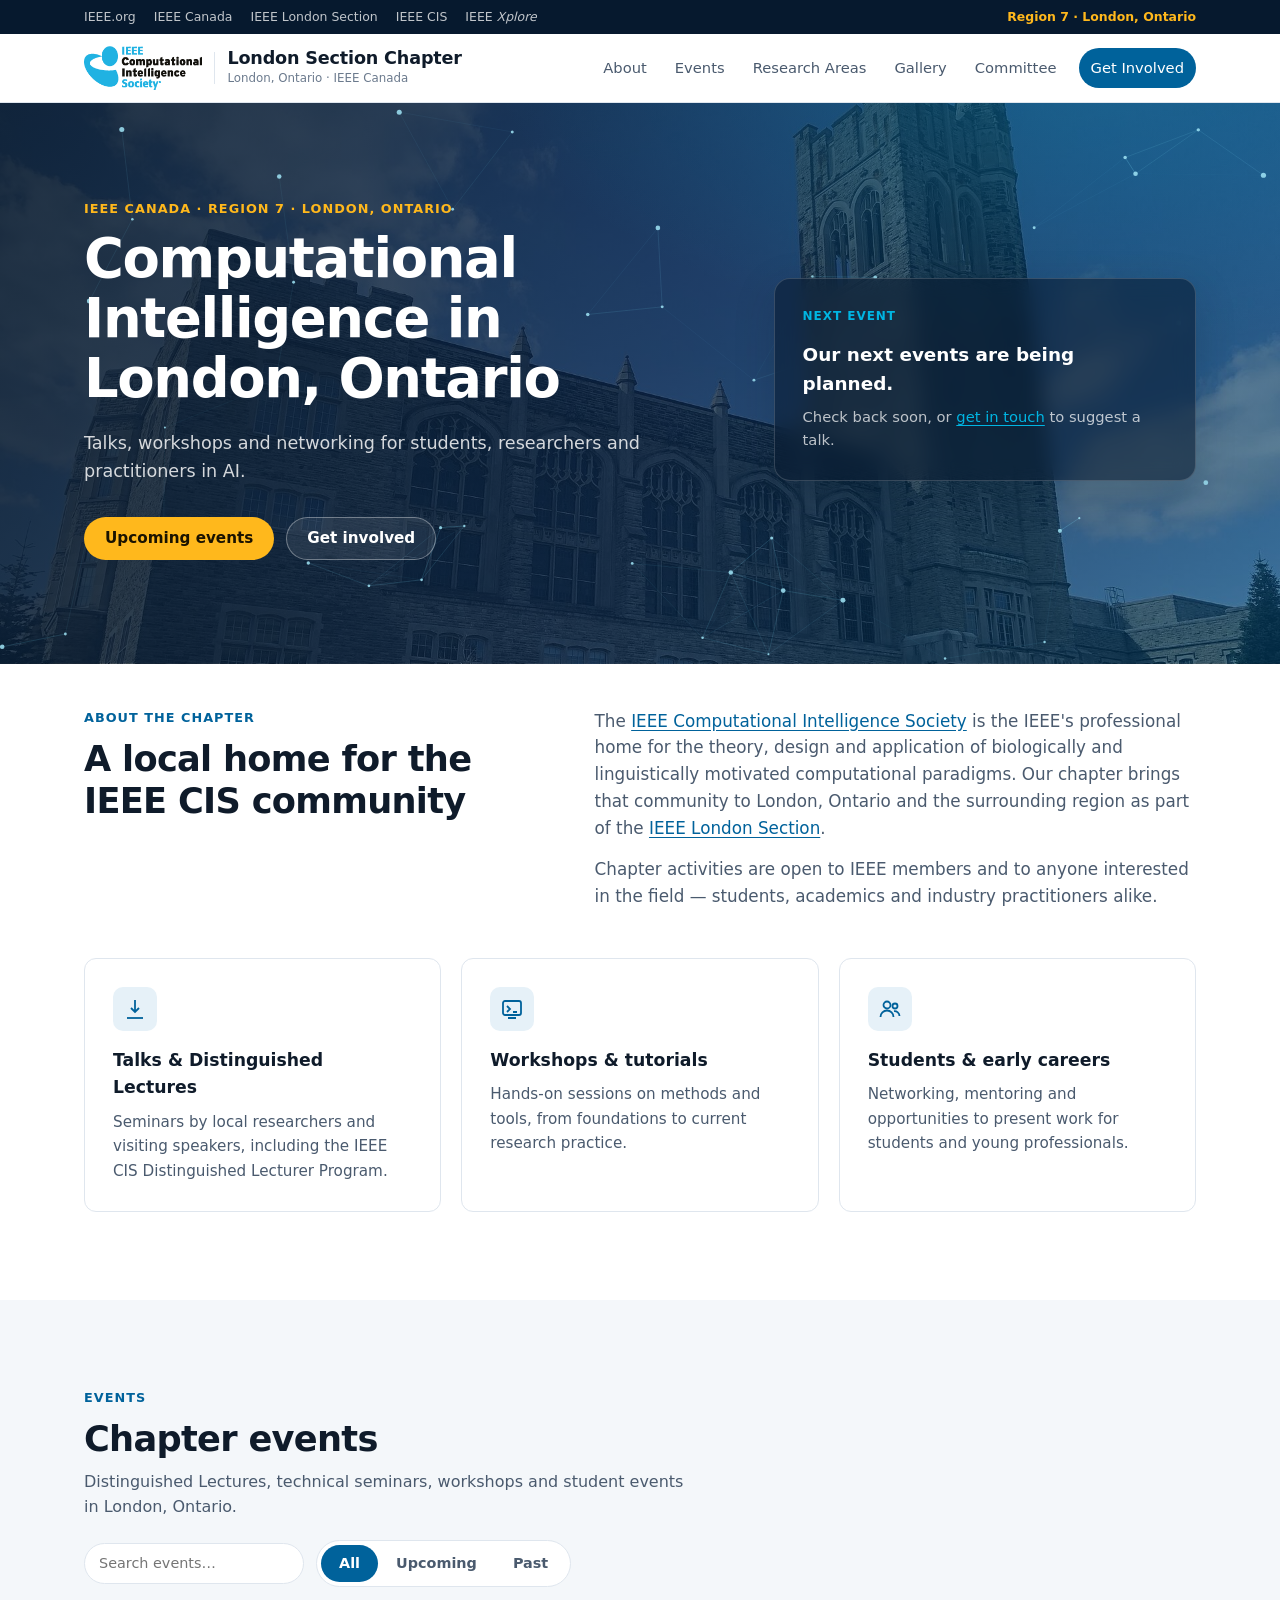
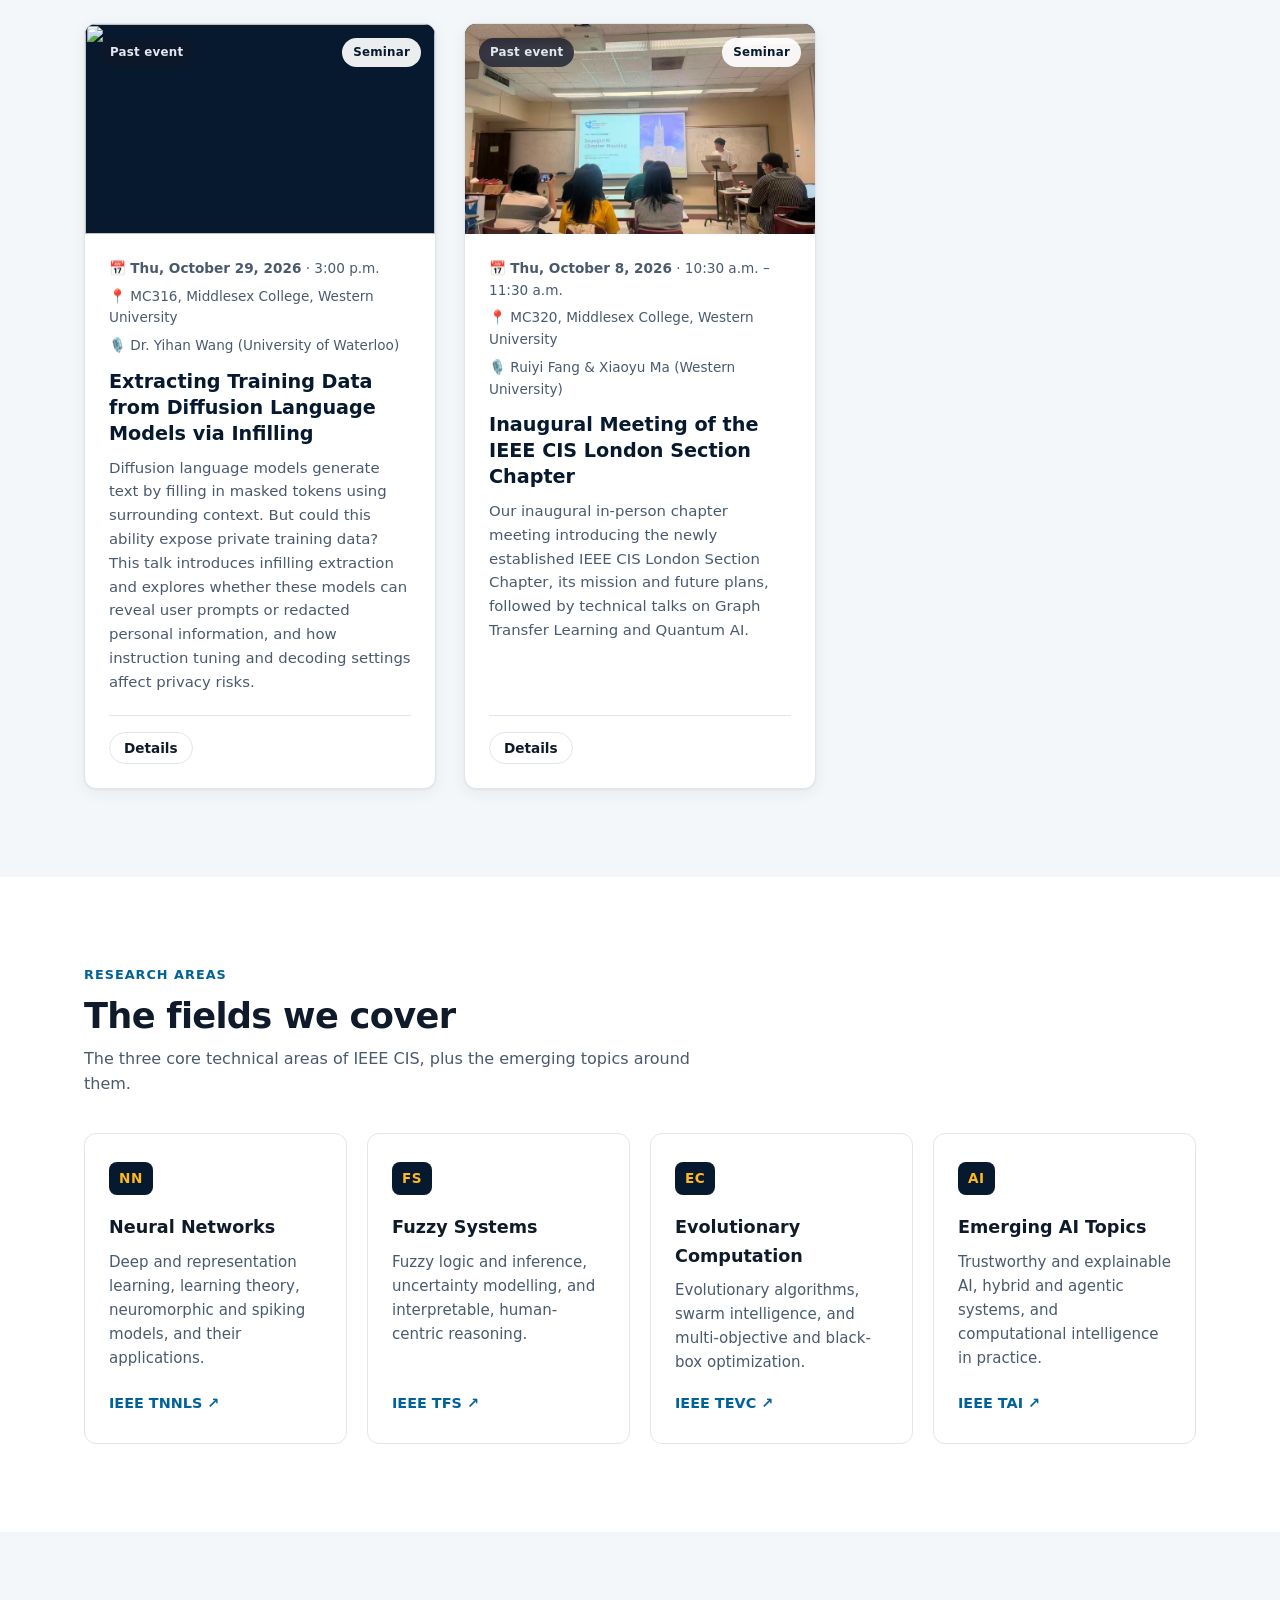
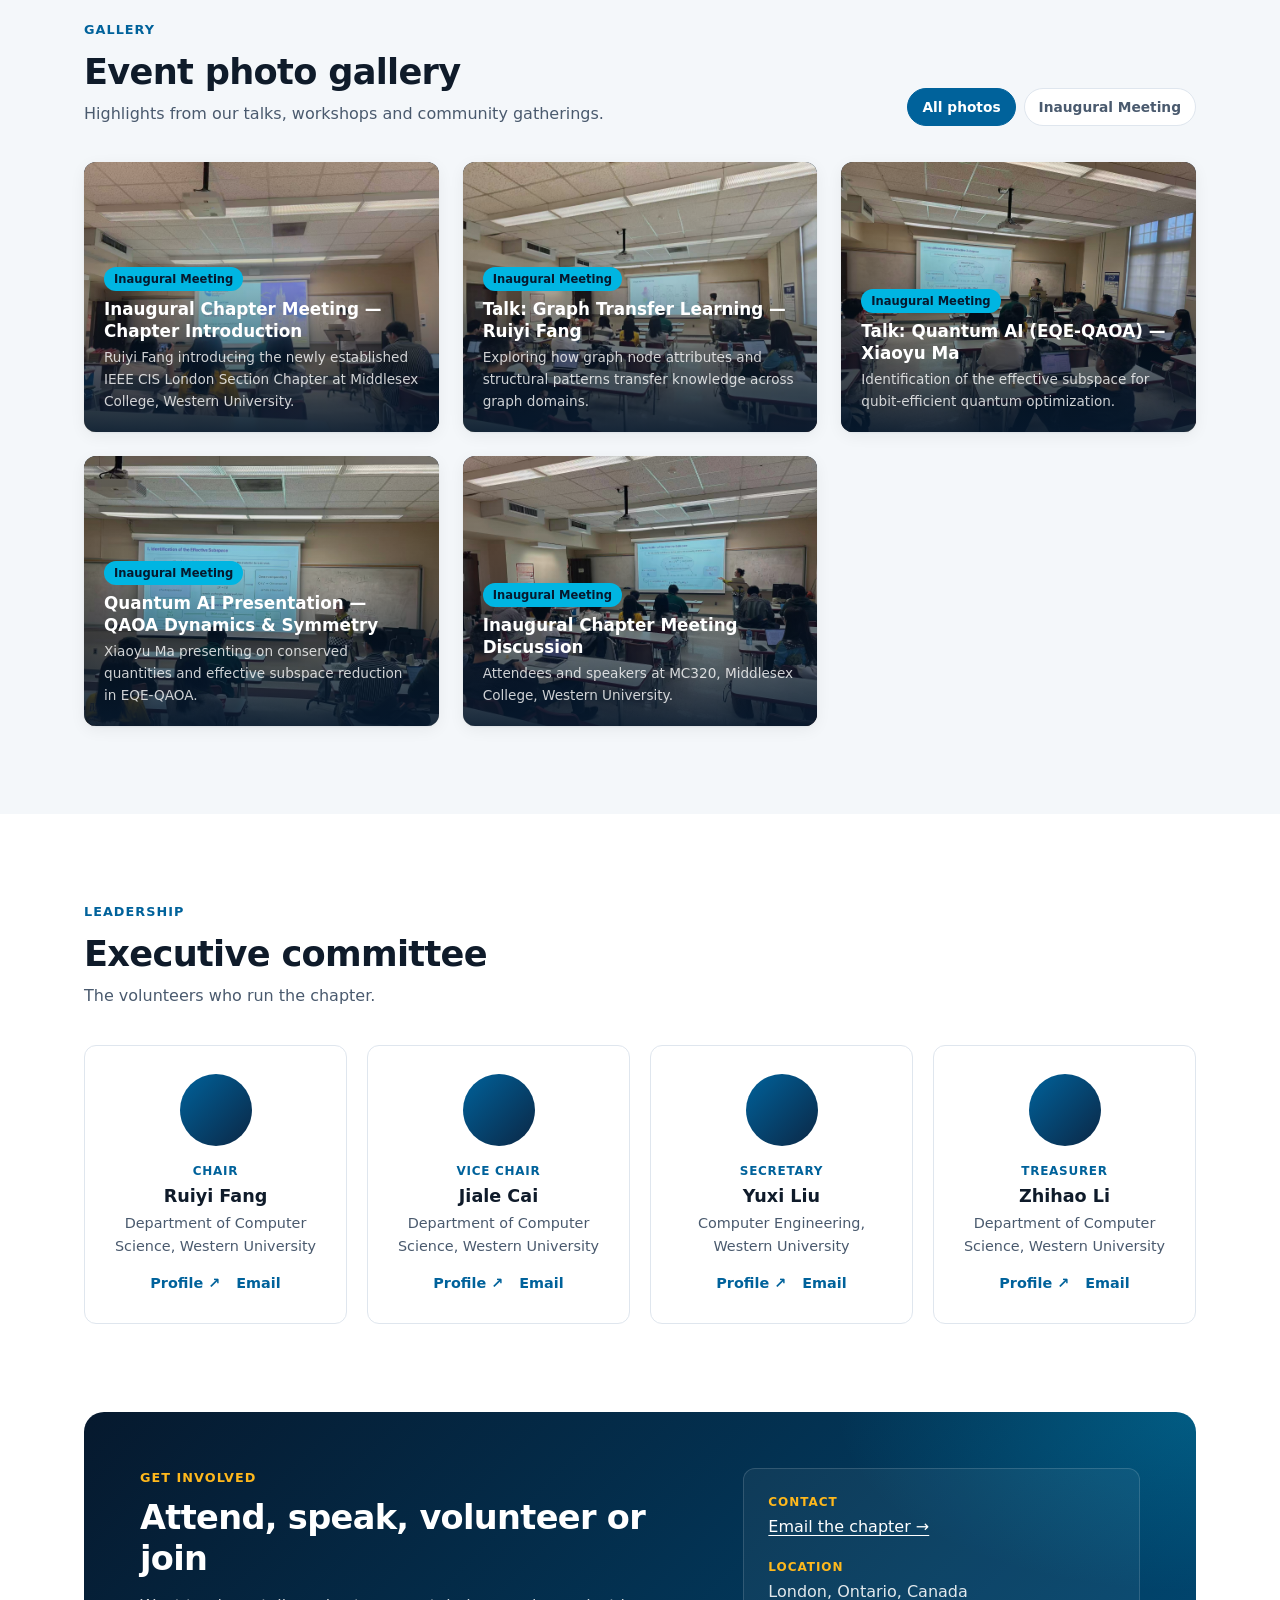
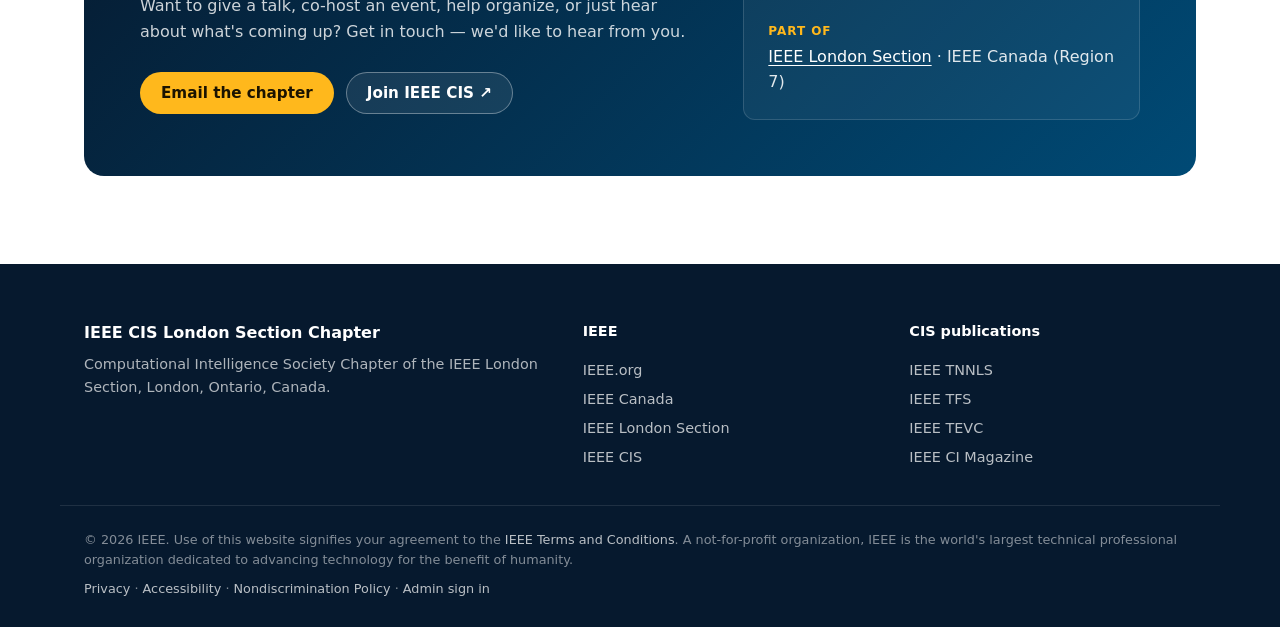
==== index.html @ 2ab01ac6 "Clear session draft cache when clean and bypass browser cache on data fetch" ====
<!DOCTYPE html>
<html lang="en">
<head>
  <meta charset="UTF-8" />
  <meta name="viewport" content="width=device-width, initial-scale=1" />
  <meta http-equiv="Content-Security-Policy" content="default-src 'self'; script-src 'self'; style-src 'self' https://fonts.googleapis.com; font-src https://fonts.gstatic.com; img-src 'self' https: data: blob:; connect-src 'self' https://api.github.com https://*.workers.dev; object-src 'none'; base-uri 'self'; form-action 'self'" />
  <title>IEEE CIS London Section Chapter | London, Ontario</title>
  <meta name="description" content="The IEEE Computational Intelligence Society (CIS) Chapter of the IEEE London Section in London, Ontario, Canada — talks, workshops and community for neural networks, fuzzy systems, evolutionary computation and AI." />
  <meta name="theme-color" content="#00629B" />
  <link rel="canonical" href="https://ieee-cis-london.github.io/" />
  <link rel="icon" href="assets/img/favicon.svg" type="image/svg+xml" />

  <meta property="og:type" content="website" />
  <meta property="og:site_name" content="IEEE CIS London Section Chapter" />
  <meta property="og:title" content="IEEE CIS London Section Chapter — London, Ontario" />
  <meta property="og:description" content="Computational intelligence talks, workshops and community in Southwestern Ontario." />
  <meta property="og:url" content="https://ieee-cis-london.github.io/" />
  <meta name="twitter:card" content="summary" />

  <script type="application/ld+json">
  {
    "@context": "https://schema.org",
    "@type": "Organization",
    "name": "IEEE Computational Intelligence Society — London Section Chapter",
    "alternateName": "IEEE CIS London",
    "url": "https://ieee-cis-london.github.io/",
    "parentOrganization": { "@type": "Organization", "name": "IEEE London Section", "url": "https://london.ieee.ca/" },
    "address": { "@type": "PostalAddress", "addressLocality": "London", "addressRegion": "ON", "addressCountry": "CA" }
  }
  </script>

  <link rel="preconnect" href="https://fonts.googleapis.com" />
  <link rel="preconnect" href="https://fonts.gstatic.com" crossorigin />
  <link href="https://fonts.googleapis.com/css2?family=Inter:wght@400;500;600;700;800&display=swap" rel="stylesheet" />
  <link rel="stylesheet" href="assets/css/style.css?v=202610290916" />
</head>
<body>
  <a class="skip-link" href="#main">Skip to content</a>

  <div class="meta-bar">
    <div class="container meta-bar-inner">
      <nav class="meta-links" aria-label="IEEE network">
        <a href="https://www.ieee.org" target="_blank" rel="noopener">IEEE.org</a>
        <a href="https://www.ieee.ca" target="_blank" rel="noopener">IEEE Canada</a>
        <a href="https://london.ieee.ca" target="_blank" rel="noopener">IEEE London Section</a>
        <a href="https://cis.ieee.org" target="_blank" rel="noopener">IEEE CIS</a>
        <a href="https://ieeexplore.ieee.org" target="_blank" rel="noopener">IEEE <em>Xplore</em></a>
      </nav>
      <span class="meta-region">Region 7 · London, Ontario</span>
    </div>
  </div>

  <header class="site-header">
    <div class="container header-inner">
      <a href="#top" class="brand" aria-label="IEEE CIS London Section Chapter — home">
        <img class="brand-logo" src="assets/img/cis-logo.png" alt="IEEE Computational Intelligence Society" width="118" height="44" />
        <span class="brand-divider" aria-hidden="true"></span>
        <span class="brand-text">
          <span class="brand-title">London Section Chapter</span>
          <span class="brand-subtitle">London, Ontario · IEEE Canada</span>
        </span>
      </a>

      <button class="nav-toggle" id="nav-toggle" aria-label="Open menu" aria-expanded="false" aria-controls="site-nav">
        <svg width="24" height="24" viewBox="0 0 24 24" fill="none" stroke="currentColor" stroke-width="2" aria-hidden="true">
          <line x1="3" y1="6" x2="21" y2="6" /><line x1="3" y1="12" x2="21" y2="12" /><line x1="3" y1="18" x2="21" y2="18" />
        </svg>
      </button>

      <nav class="site-nav" id="site-nav" aria-label="Main">
        <a href="#about">About</a>
        <a href="#events">Events</a>
        <a href="#research">Research Areas</a>
        <a href="#gallery">Gallery</a>
        <a href="#committee">Committee</a>
        <a href="#join" class="nav-cta">Get Involved</a>
      </nav>
    </div>
  </header>

  <div class="announcement" id="announcement" hidden>
    <div class="container announcement-inner">
      <p id="announcement-text"></p>
      <a href="#events">See events &rarr;</a>
    </div>
  </div>

  <main id="main">
    <section class="hero" id="top">
      <canvas class="hero-canvas" id="hero-canvas" aria-hidden="true"></canvas>
      <div class="container hero-grid">
        <div class="hero-copy">
          <p class="eyebrow eyebrow-light">IEEE Canada · Region 7 · London, Ontario</p>
          <h1>Computational Intelligence in London, Ontario</h1>
          <p class="hero-lead">Talks, workshops and networking for students, researchers and practitioners in AI.</p>
          <div class="hero-actions">
            <a href="#events" class="btn btn-accent">Upcoming events</a>
            <a href="#join" class="btn btn-ghost">Get involved</a>
          </div>
        </div>

        <aside class="next-event" id="next-event" aria-label="Next event">
          <p class="next-event-label">Next event</p>
          <div id="next-event-body">
            <p class="next-event-empty">Loading…</p>
          </div>
        </aside>
      </div>
    </section>

    <div class="container stats-wrap">
      <div class="stats" id="stats" hidden>
        <ul class="stats-grid" id="stats-grid"></ul>
        <button class="btn btn-outline btn-sm admin-only" data-admin="edit-stats" hidden>Edit stats</button>
      </div>
    </div>

    <section class="section" id="about">
      <div class="container">
        <div class="about-grid">
          <div>
            <p class="eyebrow">About the chapter</p>
            <h2 class="section-title">A local home for the IEEE CIS community</h2>
          </div>
          <div class="prose">
            <p>
              The <a href="https://cis.ieee.org" target="_blank" rel="noopener">IEEE Computational Intelligence Society</a>
              is the IEEE's professional home for the theory, design and application of biologically and linguistically
              motivated computational paradigms. Our chapter brings that community to London, Ontario and the surrounding
              region as part of the <a href="https://london.ieee.ca" target="_blank" rel="noopener">IEEE London Section</a>.
            </p>
            <p>
              Chapter activities are open to IEEE members and to anyone interested in the field — students, academics
              and industry practitioners alike.
            </p>
          </div>
        </div>

        <ul class="feature-grid">
          <li class="feature">
            <span class="feature-icon" aria-hidden="true">
              <svg viewBox="0 0 24 24" fill="none" stroke="currentColor" stroke-width="1.8"><path d="M12 3v12M8 11l4 4 4-4" /><path d="M4 21h16" /></svg>
            </span>
            <h3>Talks &amp; Distinguished Lectures</h3>
            <p>Seminars by local researchers and visiting speakers, including the IEEE CIS Distinguished Lecturer Program.</p>
          </li>
          <li class="feature">
            <span class="feature-icon" aria-hidden="true">
              <svg viewBox="0 0 24 24" fill="none" stroke="currentColor" stroke-width="1.8"><rect x="3" y="4" width="18" height="14" rx="2" /><path d="M8 21h8M7 9l3 3-3 3M13 15h4" /></svg>
            </span>
            <h3>Workshops &amp; tutorials</h3>
            <p>Hands-on sessions on methods and tools, from foundations to current research practice.</p>
          </li>
          <li class="feature">
            <span class="feature-icon" aria-hidden="true">
              <svg viewBox="0 0 24 24" fill="none" stroke="currentColor" stroke-width="1.8"><circle cx="9" cy="8" r="3.5" /><path d="M2.5 20a6.5 6.5 0 0 1 13 0" /><circle cx="17" cy="9" r="2.5" /><path d="M16 14.2a5 5 0 0 1 5.5 4.8" /></svg>
            </span>
            <h3>Students &amp; early careers</h3>
            <p>Networking, mentoring and opportunities to present work for students and young professionals.</p>
          </li>
        </ul>
      </div>
    </section>

    <section class="section section-alt" id="events">
      <div class="container">
        <div class="section-head">
          <div>
            <p class="eyebrow">Events</p>
            <h2 class="section-title">Chapter events</h2>
            <p class="section-lead">Distinguished Lectures, technical seminars, workshops and student events in London, Ontario.</p>
          </div>
          <div class="section-tools">
            <input type="search" id="event-search" class="search-input" placeholder="Search events…" aria-label="Search events" />
            <div class="segmented" role="tablist" aria-label="Event view">
              <button role="tab" aria-selected="true" data-event-view="all">All</button>
              <button role="tab" aria-selected="false" data-event-view="upcoming">Upcoming</button>
              <button role="tab" aria-selected="false" data-event-view="past">Past</button>
            </div>
            <button class="btn btn-primary btn-sm admin-only" data-admin="new-event" hidden>+ New event</button>
            <button class="btn btn-outline btn-sm admin-only" data-admin="new-past-event" hidden>+ Add past event</button>
          </div>
        </div>
        <div class="events-grid" id="event-list" aria-live="polite"></div>
      </div>
    </section>

    <section class="section" id="research">
      <div class="container">
        <div class="section-head">
          <div>
            <p class="eyebrow">Research areas</p>
            <h2 class="section-title">The fields we cover</h2>
            <p class="section-lead">The three core technical areas of IEEE CIS, plus the emerging topics around them.</p>
          </div>
        </div>
        <ul class="area-grid">
          <li class="area">
            <span class="area-code">NN</span>
            <h3>Neural Networks</h3>
            <p>Deep and representation learning, learning theory, neuromorphic and spiking models, and their applications.</p>
            <a href="https://cis.ieee.org/publications/t-neural-networks-and-learning-systems" target="_blank" rel="noopener">IEEE TNNLS &#8599;&#xFE0E;</a>
          </li>
          <li class="area">
            <span class="area-code">FS</span>
            <h3>Fuzzy Systems</h3>
            <p>Fuzzy logic and inference, uncertainty modelling, and interpretable, human-centric reasoning.</p>
            <a href="https://cis.ieee.org/publications/t-fuzzy-systems" target="_blank" rel="noopener">IEEE TFS &#8599;&#xFE0E;</a>
          </li>
          <li class="area">
            <span class="area-code">EC</span>
            <h3>Evolutionary Computation</h3>
            <p>Evolutionary algorithms, swarm intelligence, and multi-objective and black-box optimization.</p>
            <a href="https://cis.ieee.org/publications/t-evolutionary-computation" target="_blank" rel="noopener">IEEE TEVC &#8599;&#xFE0E;</a>
          </li>
          <li class="area">
            <span class="area-code">AI</span>
            <h3>Emerging AI Topics</h3>
            <p>Trustworthy and explainable AI, hybrid and agentic systems, and computational intelligence in practice.</p>
            <a href="https://cis.ieee.org/publications/ieee-transactions-on-artificial-intelligence" target="_blank" rel="noopener">IEEE TAI &#8599;&#xFE0E;</a>
          </li>
        </ul>
      </div>
    </section>

    <section class="section section-alt" id="gallery">
      <div class="container">
        <div class="section-head">
          <div>
            <p class="eyebrow">Gallery</p>
            <h2 class="section-title">Event photo gallery</h2>
            <p class="section-lead">Highlights from our talks, workshops and community gatherings.</p>
          </div>
          <div class="section-tools">
            <div class="filter-chips" id="gallery-filters" role="group" aria-label="Albums"></div>
            <button class="btn btn-primary btn-sm admin-only" data-admin="new-photo" hidden>+ Upload photos</button>
          </div>
        </div>
        <div class="gallery-grid" id="gallery-grid"></div>
      </div>
    </section>

    <section class="section" id="committee">
      <div class="container">
        <div class="section-head">
          <div>
            <p class="eyebrow">Leadership</p>
            <h2 class="section-title">Executive committee</h2>
            <p class="section-lead">The volunteers who run the chapter.</p>
          </div>
        </div>
        <ul class="committee-grid" id="committee-grid"></ul>
      </div>
    </section>

    <section class="section section-join" id="join">
      <div class="container">
        <div class="join">
          <div class="join-copy">
            <p class="eyebrow eyebrow-light">Get involved</p>
            <h2>Attend, speak, volunteer or join</h2>
            <p>
              Want to give a talk, co-host an event, help organize, or just hear about what's coming up?
              Get in touch — we'd like to hear from you.
            </p>
            <div class="hero-actions">
              <a href="mailto:" class="btn btn-accent" data-mailto>Email the chapter</a>
              <a href="https://cis.ieee.org/membership" target="_blank" rel="noopener" class="btn btn-ghost">Join IEEE CIS &#8599;&#xFE0E;</a>
            </div>
          </div>
          <dl class="join-facts">
            <div>
              <dt>Contact</dt>
              <dd><a href="mailto:" data-mailto>Email the chapter &rarr;</a></dd>
            </div>
            <div>
              <dt>Location</dt>
              <dd>London, Ontario, Canada</dd>
            </div>
            <div>
              <dt>Part of</dt>
              <dd><a href="https://london.ieee.ca" target="_blank" rel="noopener">IEEE London Section</a> · IEEE Canada (Region 7)</dd>
            </div>
            <div id="mailing-list-row" hidden>
              <dt>Mailing list</dt>
              <dd><a id="mailing-list-link" href="#" target="_blank" rel="noopener">Subscribe for updates &#8599;&#xFE0E;</a></dd>
            </div>
          </dl>
        </div>
      </div>
    </section>
  </main>

  <footer class="site-footer">
    <div class="container footer-grid">
      <div>
        <p class="footer-brand">IEEE CIS London Section Chapter</p>
        <p>Computational Intelligence Society Chapter of the IEEE London Section, London, Ontario, Canada.</p>
      </div>
      <nav aria-label="IEEE links">
        <p class="footer-heading">IEEE</p>
        <a href="https://www.ieee.org" target="_blank" rel="noopener">IEEE.org</a>
        <a href="https://www.ieee.ca" target="_blank" rel="noopener">IEEE Canada</a>
        <a href="https://london.ieee.ca" target="_blank" rel="noopener">IEEE London Section</a>
        <a href="https://cis.ieee.org" target="_blank" rel="noopener">IEEE CIS</a>
      </nav>
      <nav aria-label="CIS publications">
        <p class="footer-heading">CIS publications</p>
        <a href="https://cis.ieee.org/publications/t-neural-networks-and-learning-systems" target="_blank" rel="noopener">IEEE TNNLS</a>
        <a href="https://cis.ieee.org/publications/t-fuzzy-systems" target="_blank" rel="noopener">IEEE TFS</a>
        <a href="https://cis.ieee.org/publications/t-evolutionary-computation" target="_blank" rel="noopener">IEEE TEVC</a>
        <a href="https://cis.ieee.org/publications/ci-magazine" target="_blank" rel="noopener">IEEE CI Magazine</a>
      </nav>
    </div>
    <div class="container footer-legal">
      <p>&copy; <span id="year">2026</span> IEEE. Use of this website signifies your agreement to the
        <a href="https://www.ieee.org/about/help/site-terms-conditions.html" target="_blank" rel="noopener">IEEE Terms and Conditions</a>.
        A not-for-profit organization, IEEE is the world's largest technical professional organization dedicated to advancing technology for the benefit of humanity.</p>
      <p>
        <a href="https://www.ieee.org/security-privacy.html" target="_blank" rel="noopener">Privacy</a> ·
        <a href="https://www.ieee.org/accessibility-statement.html" target="_blank" rel="noopener">Accessibility</a> ·
        <a href="https://www.ieee.org/about/corporate/governance/p9-26.html" target="_blank" rel="noopener">Nondiscrimination Policy</a> ·
        <button class="footer-admin" data-admin="sign-in">Admin sign in</button>
      </p>
    </div>
  </footer>

  <dialog class="dialog" id="event-dialog" aria-labelledby="event-dialog-title">
    <div class="dialog-head">
      <h2 id="event-dialog-title"></h2>
      <button class="dialog-close" data-close aria-label="Close">&times;</button>
    </div>
    <div class="dialog-body" id="event-dialog-body"></div>
  </dialog>

  <dialog class="dialog dialog-lightbox" id="lightbox" aria-label="Photo viewer">
    <div class="dialog-head">
      <h2 id="lightbox-title"></h2>
      <button class="dialog-close" data-close aria-label="Close">&times;</button>
    </div>
    <figure class="lightbox-figure">
      <img id="lightbox-img" src="data:," alt="" />
      <figcaption id="lightbox-caption"></figcaption>
    </figure>
    <div class="lightbox-nav">
      <button class="btn btn-outline btn-sm" data-step="-1">&larr; Previous</button>
      <button class="btn btn-outline btn-sm" data-step="1">Next &rarr;</button>
    </div>
  </dialog>

  <!-- Admin: sign in with a GitHub token that has write access to this repository -->
  <dialog class="dialog" id="admin-signin" aria-labelledby="admin-signin-title">
    <form class="dialog-form" data-admin-form="sign-in">
      <div class="dialog-head">
        <h2 id="admin-signin-title">Admin sign in</h2>
        <button type="button" class="dialog-close" data-close aria-label="Close">&times;</button>
      </div>
      <div class="dialog-body">
        <label class="field">
          <span>Username</span>
          <input name="username" autocomplete="username" spellcheck="false" autocapitalize="off" />
        </label>
        <label class="field field-gap">
          <span>Password</span>
          <input type="password" name="password" autocomplete="current-password" />
        </label>
        <details class="form-help">
          <summary>Sign in with your own GitHub token instead</summary>
          <p class="form-note">
            Committee members with write access to <code>IEEE-CIS-London/IEEE-CIS-London.github.io</code> can use a
            GitHub <strong>fine-grained personal access token</strong>. It is kept in this browser tab only.
          </p>
          <ol>
            <li>Open <a href="https://github.com/settings/personal-access-tokens/new" target="_blank" rel="noopener">GitHub → Settings → Fine-grained tokens</a>.</li>
            <li>Resource owner: <strong>IEEE-CIS-London</strong>; Repository access: <strong>Only select repositories</strong> → <code>IEEE-CIS-London.github.io</code>.</li>
            <li>Permissions → Repository → <strong>Contents: Read and write</strong>. Set a short expiration.</li>
          </ol>
          <label class="field">
            <span>GitHub token</span>
            <input type="password" name="token" autocomplete="off" spellcheck="false" placeholder="github_pat_…" />
          </label>
        </details>
        <p class="form-error" data-form-error hidden></p>
      </div>
      <div class="dialog-foot">
        <button type="button" class="btn btn-outline" data-close>Cancel</button>
        <button type="submit" class="btn btn-primary">Sign in</button>
      </div>
    </form>
  </dialog>

  <dialog class="dialog" id="event-editor" aria-labelledby="event-editor-title">
    <form class="dialog-form" data-admin-form="event">
      <div class="dialog-head">
        <h2 id="event-editor-title">Event</h2>
        <button type="button" class="dialog-close" data-close aria-label="Close">&times;</button>
      </div>
      <div class="dialog-body form-grid">
        <input type="hidden" name="id" />
        <label class="field span-2"><span>Title *</span><input name="title" required /></label>
        <label class="field"><span>Date *</span><input type="date" name="date" required /></label>
        <label class="field"><span>Event status</span>
          <select name="status">
            <option value="">Auto (by event date)</option>
            <option value="upcoming">Upcoming event</option>
            <option value="past">Past / Historical event</option>
          </select>
        </label>
        <label class="field span-2"><span>Category</span>
          <input name="category" list="event-categories" placeholder="e.g. Seminar" />
          <datalist id="event-categories">
            <option value="Seminar"></option><option value="Distinguished Lecture"></option><option value="Workshop"></option>
            <option value="Tutorial"></option><option value="Student Event"></option><option value="Networking"></option>
          </datalist>
        </label>
        <label class="field"><span>Start time (Eastern)</span><input type="time" name="startTime" /></label>
        <label class="field"><span>End time (Eastern)</span><input type="time" name="endTime" /></label>
        <label class="field span-2"><span>Location</span><input name="location" placeholder="e.g. Middlesex College, Room 105, Western University" /></label>
        <label class="field"><span>Speaker(s)</span><input name="speaker" placeholder="e.g. Dr. Yihan Wang (University of Waterloo)" /></label>
        <label class="field"><span>Speaker website / CV URL (optional)</span><input type="url" name="speakerUrl" placeholder="https://…" /></label>
        <label class="field span-2"><span>Speaker bio / introduction (shown in a dedicated section on the event detail page)</span><textarea name="speakerBio" rows="4" placeholder="Speaker biography, affiliation, research interests, achievements…"></textarea></label>
        <label class="field span-2"><span>Registration link</span><input type="url" name="registrationUrl" placeholder="https://events.vtools.ieee.org/m/…" /></label>
        <label class="field span-2"><span>Short summary (shown on the event card)</span><textarea name="summary" rows="2"></textarea></label>
        <label class="field span-2"><span>Full description</span><textarea name="description" rows="6"></textarea></label>
        <label class="field span-2"><span>Cover image URL (optional — leave blank for future events if not ready)</span><input name="image" placeholder="https://… or upload one or more photos below" /></label>
        <label class="field span-2"><span>Upload event photos (optional — you can select multiple images)</span><input type="file" name="imageFile" accept="image/*" multiple /></label>
        <div class="field span-2" id="event-images-field" hidden>
          <span>Attached event photos (first photo is used as cover)</span>
          <div class="event-images-list" id="event-images-list"></div>
        </div>
      </div>
      <div class="dialog-foot">
        <button type="button" class="btn btn-danger" data-admin="delete-event">Delete</button>
        <span class="spacer"></span>
        <button type="button" class="btn btn-outline" data-close>Cancel</button>
        <button type="submit" class="btn btn-outline" data-save-another="1">Save &amp; add another</button>
        <button type="submit" class="btn btn-primary">Save event</button>
      </div>
    </form>
  </dialog>

  <dialog class="dialog" id="photo-editor" aria-labelledby="photo-editor-title">
    <form class="dialog-form" data-admin-form="photo">
      <div class="dialog-head">
        <h2 id="photo-editor-title">Upload photos</h2>
        <button type="button" class="dialog-close" data-close aria-label="Close">&times;</button>
      </div>
      <div class="dialog-body form-grid">
        <label class="field span-2"><span>Photos * (you can select several)</span><input type="file" name="files" accept="image/*" multiple required /></label>
        <label class="field"><span>Album *</span><input name="eventTag" required list="photo-albums" placeholder="e.g. Fall Seminar 2026" /><datalist id="photo-albums"></datalist></label>
        <label class="field"><span>Date</span><input type="date" name="date" /></label>
        <label class="field span-2"><span>Title</span><input name="title" placeholder="Used for all selected photos; defaults to the album name" /></label>
        <label class="field span-2"><span>Caption</span><input name="caption" /></label>
      </div>
      <div class="dialog-foot">
        <span class="spacer"></span>
        <button type="button" class="btn btn-outline" data-close>Cancel</button>
        <button type="submit" class="btn btn-primary">Add to gallery</button>
      </div>
    </form>
  </dialog>

  <dialog class="dialog" id="stats-editor" aria-labelledby="stats-editor-title">
    <form class="dialog-form" data-admin-form="stats">
      <div class="dialog-head">
        <h2 id="stats-editor-title">Edit stats</h2>
        <button type="button" class="dialog-close" data-close aria-label="Close">&times;</button>
      </div>
      <div class="dialog-body">
        <p class="form-note">Stats with an empty value are hidden. The strip is shown once at least two values are filled in.</p>
        <div class="stats-rows" id="stats-rows"></div>
        <button type="button" class="btn btn-outline btn-sm" data-admin="add-stat">+ Add stat</button>
      </div>
      <div class="dialog-foot">
        <button type="button" class="btn btn-outline" data-close>Cancel</button>
        <button type="submit" class="btn btn-primary">Save stats</button>
      </div>
    </form>
  </dialog>

  <div class="admin-bar" id="admin-bar" hidden>
    <span class="admin-bar-user">Admin · <strong id="admin-user"></strong></span>
    <span class="admin-bar-status" id="admin-status"></span>
    <span class="spacer"></span>
    <button class="btn btn-accent btn-sm" data-admin="publish" disabled>Publish changes</button>
    <button class="btn btn-ghost btn-sm" data-admin="sign-out">Sign out</button>
  </div>

  <div class="toast" id="toast" role="status" aria-live="polite" hidden></div>

  <script src="assets/js/app.js?v=202610290916" defer></script>
  <script src="assets/js/admin.js?v=202610290916" defer></script>
</body>
</html>
---- assets/css/style.css ----
/* IEEE CIS London Section Chapter */

:root {
  --ieee-blue: #00629B;
  --ieee-blue-dark: #004A75;
  --navy: #06192E;
  --navy-2: #0B2745;
  --cyan: #00B5E2;
  --gold: #FFB81C;

  --bg: #FFFFFF;
  --bg-alt: #F4F7FA;
  --surface: #FFFFFF;
  --text: #0F1B2A;
  --text-2: #4A5A6E;
  --text-3: #6B7A8D;
  --border: #DFE6EE;
  --link: #00629B;
  --accent-soft: #E6F1F8;

  --radius: 12px;
  --radius-sm: 8px;
  --shadow: 0 1px 2px rgba(15, 27, 42, 0.05), 0 4px 16px rgba(15, 27, 42, 0.06);
  --shadow-lg: 0 12px 40px rgba(6, 25, 46, 0.18);
  --ease: 200ms cubic-bezier(0.4, 0, 0.2, 1);
  --header-h: 68px;
  color-scheme: light;
}

*,
*::before,
*::after { box-sizing: border-box; }

* { margin: 0; }

html {
  scroll-behavior: smooth;
  scroll-padding-top: calc(var(--header-h) + 12px);
  -webkit-text-size-adjust: 100%;
}

@media (prefers-reduced-motion: reduce) {
  html { scroll-behavior: auto; }
  *, *::before, *::after { transition: none !important; animation: none !important; }
}

body {
  font-family: 'Inter', system-ui, -apple-system, 'Segoe UI', Roboto, sans-serif;
  font-size: 1rem;
  line-height: 1.6;
  color: var(--text);
  background: var(--bg);
  -webkit-font-smoothing: antialiased;
}

img { max-width: 100%; display: block; }
ul { list-style: none; padding: 0; }
a { color: var(--link); text-underline-offset: 3px; }
button { font: inherit; color: inherit; }
[hidden] { display: none !important; }

:focus-visible {
  outline: 3px solid var(--cyan);
  outline-offset: 2px;
  border-radius: 4px;
}

.container {
  width: 100%;
  max-width: 1160px;
  margin: 0 auto;
  padding-inline: 24px;
}

.skip-link {
  position: absolute;
  left: 12px;
  top: -48px;
  z-index: 100;
  padding: 8px 14px;
  background: var(--ieee-blue);
  color: #fff;
  border-radius: var(--radius-sm);
}
.skip-link:focus { top: 12px; }

/* ---------- Buttons ---------- */

.btn {
  display: inline-flex;
  align-items: center;
  justify-content: center;
  gap: 6px;
  padding: 11px 20px;
  border: 1px solid transparent;
  border-radius: 999px;
  font-size: 0.95rem;
  font-weight: 600;
  line-height: 1.2;
  text-decoration: none;
  cursor: pointer;
  white-space: nowrap;
  transition: background var(--ease), color var(--ease), border-color var(--ease), transform var(--ease);
}
.btn:active { transform: translateY(1px); }
.btn-sm { padding: 7px 14px; font-size: 0.85rem; }

.btn-primary { background: var(--ieee-blue); color: #fff; }
.btn-primary:hover { background: var(--ieee-blue-dark); }

.btn-accent { background: var(--gold); color: #1B1300; }
.btn-accent:hover { background: #FFC94D; }

.btn-ghost { background: rgba(255, 255, 255, 0.08); color: #fff; border-color: rgba(255, 255, 255, 0.35); }
.btn-ghost:hover { background: rgba(255, 255, 255, 0.16); border-color: rgba(255, 255, 255, 0.6); }

.btn-outline { background: transparent; color: var(--text); border-color: var(--border); }
.btn-outline:hover { border-color: var(--ieee-blue); color: var(--link); }

.link-button {
  padding: 0;
  border: 0;
  background: none;
  text-align: left;
  cursor: pointer;
  font-weight: inherit;
}
.link-button:hover { color: var(--link); }
a.link-button { color: inherit; text-decoration: none; }

/* ---------- Meta bar & header ---------- */

.meta-bar {
  background: var(--navy);
  color: rgba(255, 255, 255, 0.75);
  font-size: 0.78rem;
}
.meta-bar-inner {
  display: flex;
  align-items: center;
  justify-content: space-between;
  gap: 12px;
  min-height: 34px;
}
.meta-links { display: flex; flex-wrap: wrap; gap: 4px 18px; }
.meta-links a { color: inherit; text-decoration: none; }
.meta-links a:hover { color: #fff; }
.meta-region { color: var(--gold); font-weight: 600; white-space: nowrap; }

.site-header {
  position: sticky;
  top: 0;
  z-index: 50;
  background: color-mix(in srgb, var(--bg) 88%, transparent);
  backdrop-filter: saturate(180%) blur(12px);
  -webkit-backdrop-filter: saturate(180%) blur(12px);
  border-bottom: 1px solid var(--border);
}
.header-inner {
  display: flex;
  align-items: center;
  justify-content: space-between;
  gap: 16px;
  height: var(--header-h);
}

.brand {
  display: flex;
  align-items: center;
  gap: 12px;
  color: var(--text);
  text-decoration: none;
  min-width: 0;
}
.brand-mark { flex: none; width: 40px; height: 40px; border-radius: 10px; }
.brand-logo { flex: none; display: block; width: auto; height: 44px; }
.brand-divider { flex: none; width: 1px; height: 32px; background: var(--border); }
.brand-text { display: flex; flex-direction: column; min-width: 0; }
.brand-title { font-size: 1.1rem; font-weight: 800; letter-spacing: -0.01em; line-height: 1.2; }
.brand-title b { color: var(--link); }
.brand-subtitle {
  font-size: 0.74rem;
  color: var(--text-3);
  white-space: nowrap;
  overflow: hidden;
  text-overflow: ellipsis;
}

.site-nav { display: flex; align-items: center; gap: 4px; }
.site-nav a {
  padding: 8px 12px;
  border-radius: 999px;
  color: var(--text-2);
  font-size: 0.92rem;
  font-weight: 500;
  text-decoration: none;
  transition: color var(--ease), background var(--ease);
}
.site-nav a:hover { color: var(--text); background: var(--bg-alt); }
.site-nav a[aria-current] { color: var(--link); }
.site-nav .nav-cta { margin-left: 6px; background: var(--ieee-blue); color: #fff; }
.site-nav .nav-cta:hover { background: var(--ieee-blue-dark); color: #fff; }

.nav-toggle {
  display: none;
  padding: 8px;
  border: 1px solid var(--border);
  border-radius: var(--radius-sm);
  background: transparent;
  cursor: pointer;
}

/* ---------- Announcement ---------- */

.announcement { background: var(--accent-soft); border-bottom: 1px solid var(--border); font-size: 0.9rem; }
.announcement-inner {
  display: flex;
  align-items: center;
  justify-content: space-between;
  gap: 16px;
  padding-top: 10px;
  padding-bottom: 10px;
}
.announcement a { font-weight: 600; white-space: nowrap; }

/* ---------- Hero ---------- */

.hero {
  position: relative;
  overflow: hidden;
  color: #fff;
  background-color: var(--navy);
  background-image:
    radial-gradient(1000px 500px at 85% -10%, rgba(0, 181, 226, 0.25), transparent 60%),
    linear-gradient(108deg, rgba(6, 25, 46, 0.90) 0%, rgba(10, 37, 68, 0.76) 52%, rgba(0, 62, 99, 0.60) 100%),
    url('../img/hero-western.jpg');
  background-size: cover;
  background-position: center 32%;
  background-repeat: no-repeat;
}
.hero-canvas { position: absolute; inset: 0; width: 100%; height: 100%; }
.hero-grid {
  position: relative;
  display: grid;
  grid-template-columns: minmax(0, 1.5fr) minmax(0, 1fr);
  gap: 56px;
  align-items: center;
  padding-top: 96px;
  padding-bottom: 104px;
}
.hero h1 {
  font-size: clamp(2.1rem, 4.6vw, 3.4rem);
  font-weight: 800;
  line-height: 1.1;
  letter-spacing: -0.025em;
  margin-bottom: 20px;
  text-wrap: balance;
}
.hero-lead { max-width: 60ch; font-size: 1.1rem; color: rgba(255, 255, 255, 0.82); margin-bottom: 32px; }
.hero-actions { display: flex; flex-wrap: wrap; gap: 12px; }

.eyebrow {
  margin-bottom: 10px;
  font-size: 0.8rem;
  font-weight: 700;
  letter-spacing: 0.08em;
  text-transform: uppercase;
  color: var(--link);
}
.eyebrow-light { color: var(--gold); }

.next-event {
  padding: 28px;
  border: 1px solid rgba(255, 255, 255, 0.16);
  border-radius: 16px;
  background: rgba(6, 25, 46, 0.55);
  backdrop-filter: blur(10px);
  -webkit-backdrop-filter: blur(10px);
  box-shadow: var(--shadow-lg);
}
.next-event-label {
  margin-bottom: 14px;
  font-size: 0.75rem;
  font-weight: 700;
  letter-spacing: 0.08em;
  text-transform: uppercase;
  color: var(--cyan);
}
.next-event-cover {
  position: relative;
  display: block;
  width: 100%;
  height: 170px;
  margin-bottom: 18px;
  padding: 0;
  overflow: hidden;
  border: 0;
  border-radius: 10px;
  background: var(--navy);
  cursor: pointer;
}
.next-event-cover img { width: 100%; height: 100%; object-fit: cover; transition: transform 500ms ease; }
.next-event-cover:hover img { transform: scale(1.05); }
.next-event-cover .badge { position: absolute; top: 10px; left: 10px; }
.next-event-summary {
  margin-top: 10px;
  font-size: 0.9rem;
  color: rgba(255, 255, 255, 0.78);
  display: -webkit-box;
  -webkit-line-clamp: 3;
  -webkit-box-orient: vertical;
  overflow: hidden;
}
.next-event-date { font-size: 0.9rem; color: var(--gold); font-weight: 600; margin-bottom: 6px; }
.next-event-title { font-size: 1.3rem; line-height: 1.3; margin-bottom: 8px; }
.next-event-meta { font-size: 0.9rem; color: rgba(255, 255, 255, 0.7); margin-bottom: 6px; }
.next-event-actions { display: flex; flex-wrap: wrap; gap: 10px; margin-top: 18px; }
.next-event-empty { font-size: 1.15rem; font-weight: 600; margin-bottom: 6px; }
.next-event-hint { font-size: 0.92rem; color: rgba(255, 255, 255, 0.72); }
.next-event-hint a { color: var(--cyan); }

/* ---------- Sections ---------- */

.section { padding: 88px 0; }
.section-alt { background: var(--bg-alt); }

.section-head {
  display: flex;
  align-items: flex-end;
  justify-content: space-between;
  flex-wrap: wrap;
  gap: 20px;
  margin-bottom: 36px;
}
.section-title {
  font-size: clamp(1.6rem, 3vw, 2.2rem);
  font-weight: 800;
  line-height: 1.2;
  letter-spacing: -0.02em;
}
.section-lead { margin-top: 8px; color: var(--text-2); max-width: 60ch; }

.prose { color: var(--text-2); font-size: 1.05rem; }
.prose p + p { margin-top: 14px; }

/* About */

.about-grid {
  display: grid;
  grid-template-columns: minmax(0, 1fr) minmax(0, 1.3fr);
  gap: 48px;
  margin-bottom: 48px;
}

.feature-grid { display: grid; grid-template-columns: repeat(3, minmax(0, 1fr)); gap: 20px; }
.feature {
  padding: 28px;
  border: 1px solid var(--border);
  border-radius: var(--radius);
  background: var(--surface);
}
.feature h3 { font-size: 1.08rem; margin-bottom: 8px; }
.feature p { color: var(--text-2); font-size: 0.95rem; }
.feature-icon {
  display: inline-flex;
  width: 44px;
  height: 44px;
  padding: 10px;
  margin-bottom: 16px;
  border-radius: 10px;
  background: var(--accent-soft);
  color: var(--link);
}

/* Segmented control */

.segmented {
  display: inline-flex;
  padding: 4px;
  border: 1px solid var(--border);
  border-radius: 999px;
  background: var(--surface);
}
.segmented button {
  padding: 7px 18px;
  border: 0;
  border-radius: 999px;
  background: transparent;
  color: var(--text-2);
  font-size: 0.9rem;
  font-weight: 600;
  cursor: pointer;
  transition: background var(--ease), color var(--ease);
}
.segmented button[aria-selected="true"] { background: var(--ieee-blue); color: #fff; }

/* Events */

.search-input {
  width: 220px;
  padding: 8px 14px;
  border: 1px solid var(--border);
  border-radius: 999px;
  background: var(--surface);
  color: var(--text);
  font: inherit;
  font-size: 0.9rem;
}
.search-input:focus { outline: 2px solid var(--cyan); outline-offset: 0; border-color: transparent; }

.events-grid { display: grid; grid-template-columns: repeat(auto-fill, minmax(340px, 1fr)); gap: 28px; }
.event-card {
  display: flex;
  flex-direction: column;
  overflow: hidden;
  border: 1px solid var(--border);
  border-radius: var(--radius);
  background: var(--surface);
  box-shadow: var(--shadow);
  transition: transform var(--ease), box-shadow var(--ease), border-color var(--ease);
}
.event-card:hover { transform: translateY(-4px); box-shadow: var(--shadow-lg); border-color: rgba(0, 98, 155, 0.35); }
.event-image-wrap { display: block; position: relative; height: 210px; overflow: hidden; background: var(--navy); }
.event-image-wrap img { width: 100%; height: 100%; object-fit: cover; transition: transform 500ms ease; }
.event-card:hover .event-image-wrap img { transform: scale(1.05); }
.event-card-placeholder .event-image-wrap img { filter: saturate(0.7) brightness(0.8); }
.event-badges {
  position: absolute;
  top: 14px;
  left: 14px;
  right: 14px;
  display: flex;
  justify-content: space-between;
  gap: 8px;
}
.badge { padding: 5px 11px; border-radius: 999px; font-size: 0.74rem; font-weight: 700; letter-spacing: 0.02em; }
.badge-upcoming { background: #10B981; color: #fff; }
.badge-soon { background: var(--gold); color: #1B1300; }
.badge-past { background: rgba(15, 23, 42, 0.75); color: #E2E8F0; backdrop-filter: blur(6px); }
.badge-category { background: rgba(255, 255, 255, 0.92); color: var(--navy); }

.event-body { display: flex; flex: 1; flex-direction: column; padding: 24px; }
.event-meta { display: flex; flex-direction: column; gap: 6px; margin-bottom: 12px; font-size: 0.85rem; color: var(--text-2); }
.event-title { font-size: 1.2rem; line-height: 1.35; margin-bottom: 10px; color: var(--navy); }
.event-summary { flex: 1; margin-bottom: 20px; font-size: 0.93rem; color: var(--text-2); }
.event-footer {
  display: flex;
  justify-content: space-between;
  align-items: center;
  flex-wrap: wrap;
  gap: 10px;
  padding-top: 16px;
  border-top: 1px solid var(--border);
}
.event-footer-group { display: flex; flex-wrap: wrap; gap: 6px; }

.empty {
  grid-column: 1 / -1;
  padding: 48px 24px;
  border: 1px dashed var(--border);
  border-radius: var(--radius);
  background: var(--surface);
  text-align: center;
  color: var(--text-2);
}
.empty-title { font-size: 1.1rem; font-weight: 700; color: var(--text); margin-bottom: 6px; }
.empty p:not(.empty-title) { max-width: 52ch; margin: 0 auto; }

/* Research areas */

.area-grid { display: grid; grid-template-columns: repeat(4, minmax(0, 1fr)); gap: 20px; }
.area {
  display: flex;
  flex-direction: column;
  padding: 28px 24px;
  border: 1px solid var(--border);
  border-radius: var(--radius);
  background: var(--surface);
  transition: border-color var(--ease), transform var(--ease), box-shadow var(--ease);
}
.area:hover { border-color: var(--ieee-blue); transform: translateY(-2px); box-shadow: var(--shadow); }
.area-code {
  align-self: flex-start;
  margin-bottom: 18px;
  padding: 6px 10px;
  border-radius: 8px;
  background: var(--navy);
  color: var(--gold);
  font-size: 0.85rem;
  font-weight: 800;
  letter-spacing: 0.04em;
}
.area h3 { font-size: 1.1rem; margin-bottom: 8px; }
.area p { flex: 1; color: var(--text-2); font-size: 0.94rem; margin-bottom: 18px; }
.area a { font-size: 0.9rem; font-weight: 600; text-decoration: none; }
.area a:hover { text-decoration: underline; }

/* Gallery */

.filter-chips { display: flex; flex-wrap: wrap; gap: 8px; }
.chip {
  padding: 7px 14px;
  border: 1px solid var(--border);
  border-radius: 999px;
  background: var(--surface);
  color: var(--text-2);
  font-size: 0.86rem;
  font-weight: 600;
  cursor: pointer;
  transition: background var(--ease), color var(--ease), border-color var(--ease);
}
.chip:hover { border-color: var(--ieee-blue); color: var(--link); }
.chip[aria-pressed="true"] { background: var(--ieee-blue); border-color: var(--ieee-blue); color: #fff; }

.gallery-grid { display: grid; grid-template-columns: repeat(auto-fill, minmax(320px, 1fr)); gap: 24px; }
.gallery-card {
  position: relative;
  height: 270px;
  overflow: hidden;
  border-radius: var(--radius);
  background: var(--navy);
  box-shadow: var(--shadow);
}
.gallery-open { display: block; width: 100%; height: 100%; padding: 0; border: 0; background: none; cursor: zoom-in; text-align: left; }
.gallery-open img { width: 100%; height: 100%; object-fit: cover; transition: transform 500ms ease; }
.gallery-open:hover img { transform: scale(1.06); }
.gallery-overlay {
  position: absolute;
  inset: 0;
  display: flex;
  flex-direction: column;
  justify-content: flex-end;
  padding: 20px;
  color: #fff;
  background: linear-gradient(to top, rgba(6, 25, 46, 0.92) 0%, rgba(6, 25, 46, 0.25) 55%, transparent 100%);
}
.gallery-tag {
  align-self: flex-start;
  margin-bottom: 8px;
  padding: 3px 10px;
  border-radius: 999px;
  background: var(--cyan);
  color: var(--navy);
  font-size: 0.72rem;
  font-weight: 700;
}
.gallery-title { display: block; font-size: 1.05rem; font-weight: 700; line-height: 1.3; }
.gallery-caption { display: block; margin-top: 4px; font-size: 0.85rem; color: rgba(255, 255, 255, 0.8); }
.gallery-delete { position: absolute; top: 12px; right: 12px; background: rgba(255, 255, 255, 0.92); }

.gallery-card-placeholder {
  display: flex;
  flex-direction: column;
  justify-content: flex-end;
  padding: 22px;
  color: #fff;
  background:
    radial-gradient(400px 220px at 100% 0%, rgba(0, 181, 226, 0.35), transparent 65%),
    linear-gradient(150deg, var(--navy-2), var(--ieee-blue-dark));
  box-shadow: none;
}
.gallery-card-placeholder svg { position: absolute; top: 22px; left: 22px; width: 44px; height: 44px; color: rgba(255, 255, 255, 0.55); }
.gallery-card-placeholder .gallery-tag { background: var(--gold); }
.gallery-card-placeholder h3 { font-size: 1.1rem; margin-bottom: 4px; }

/* Committee */

.committee-grid { display: grid; grid-template-columns: repeat(auto-fill, minmax(230px, 1fr)); gap: 20px; }
.member {
  display: flex;
  flex-direction: column;
  align-items: center;
  padding: 28px 20px;
  border: 1px solid var(--border);
  border-radius: var(--radius);
  background: var(--surface);
  text-align: center;
}
.member-avatar {
  display: flex;
  align-items: center;
  justify-content: center;
  width: 72px;
  height: 72px;
  margin-bottom: 16px;
  border-radius: 50%;
  background: linear-gradient(135deg, var(--ieee-blue), var(--navy-2));
  color: #fff;
  font-size: 1.4rem;
  font-weight: 700;
  object-fit: cover;
}
.member-role {
  font-size: 0.75rem;
  font-weight: 700;
  letter-spacing: 0.06em;
  text-transform: uppercase;
  color: var(--link);
  margin-bottom: 4px;
}
.member-name { font-size: 1.1rem; line-height: 1.3; }
.member-affil { margin-top: 4px; font-size: 0.9rem; color: var(--text-2); }
.member-links { display: flex; gap: 16px; margin-top: 14px; font-size: 0.9rem; font-weight: 600; }
.member-links a { text-decoration: none; }
.member-links a:hover { text-decoration: underline; }
.member-vacant { border-style: dashed; background: transparent; }
.member-vacant .member-avatar { background: var(--bg-alt); color: var(--text-3); border: 1px dashed var(--border); }
.member-vacant .member-name { color: var(--text-3); font-weight: 600; }

/* Join */

.section-join { padding-top: 0; }
.join {
  display: grid;
  grid-template-columns: minmax(0, 1.4fr) minmax(0, 1fr);
  gap: 48px;
  padding: 56px;
  border-radius: 20px;
  color: #fff;
  background:
    radial-gradient(600px 300px at 100% 0%, rgba(0, 181, 226, 0.25), transparent 60%),
    linear-gradient(135deg, var(--navy) 0%, var(--ieee-blue-dark) 100%);
}
.join h2 { font-size: clamp(1.6rem, 3vw, 2.1rem); line-height: 1.2; letter-spacing: -0.02em; margin-bottom: 14px; }
.join-copy > p:not(.eyebrow) { color: rgba(255, 255, 255, 0.8); margin-bottom: 28px; max-width: 54ch; }
.join-facts {
  display: grid;
  gap: 18px;
  align-content: start;
  padding: 24px;
  border: 1px solid rgba(255, 255, 255, 0.14);
  border-radius: var(--radius);
  background: rgba(255, 255, 255, 0.05);
}
.join-facts dt {
  font-size: 0.75rem;
  font-weight: 700;
  letter-spacing: 0.08em;
  text-transform: uppercase;
  color: var(--gold);
  margin-bottom: 2px;
}
.join-facts dd { color: rgba(255, 255, 255, 0.88); overflow-wrap: anywhere; }
.join-facts a { color: #fff; }

/* Footer */

.site-footer {
  padding: 56px 0 28px;
  background: var(--navy);
  color: rgba(255, 255, 255, 0.68);
  font-size: 0.9rem;
}
.footer-grid {
  display: grid;
  grid-template-columns: minmax(0, 1.6fr) repeat(2, minmax(0, 1fr));
  gap: 40px;
  padding-bottom: 36px;
  border-bottom: 1px solid rgba(255, 255, 255, 0.1);
}
.footer-brand { color: #fff; font-weight: 700; font-size: 1rem; margin-bottom: 8px; }
.footer-heading { color: #fff; font-weight: 700; margin-bottom: 10px; }
.site-footer nav { display: flex; flex-direction: column; gap: 6px; }
.site-footer a { color: rgba(255, 255, 255, 0.72); text-decoration: none; }
.site-footer a:hover { color: #fff; text-decoration: underline; }
.footer-legal { padding-top: 24px; font-size: 0.8rem; color: rgba(255, 255, 255, 0.5); }
.footer-legal p + p { margin-top: 8px; }

/* ---------- Dialogs ---------- */

.dialog {
  margin: auto;
  width: min(680px, calc(100% - 32px));
  max-height: calc(100dvh - 48px);
  padding: 0;
  border: 0;
  border-radius: 16px;
  background: var(--surface);
  color: var(--text);
  box-shadow: var(--shadow-lg);
}
.dialog::backdrop { background: rgba(6, 25, 46, 0.6); backdrop-filter: blur(3px); }
.dialog-head {
  position: sticky;
  top: 0;
  display: flex;
  align-items: flex-start;
  justify-content: space-between;
  gap: 16px;
  padding: 20px 24px;
  border-bottom: 1px solid var(--border);
  background: var(--surface);
}
.dialog-head h2 { font-size: 1.2rem; line-height: 1.35; }
.dialog-close {
  flex: none;
  width: 36px;
  height: 36px;
  border: 0;
  border-radius: 50%;
  background: var(--bg-alt);
  font-size: 1.4rem;
  line-height: 1;
  cursor: pointer;
}
.dialog-close:hover { background: var(--border); }
.dialog-body { padding: 24px; }
.dialog-image { width: 100%; max-height: 300px; object-fit: cover; border-radius: var(--radius-sm); margin-bottom: 20px; }

.detail-list {
  display: grid;
  gap: 10px;
  padding: 16px;
  margin-bottom: 20px;
  border-radius: var(--radius-sm);
  background: var(--bg-alt);
  font-size: 0.94rem;
}
.detail-list div { display: grid; grid-template-columns: 90px minmax(0, 1fr); gap: 12px; }
.detail-list dt { font-weight: 600; color: var(--text-3); }
.detail-text { white-space: pre-line; color: var(--text-2); line-height: 1.75; }
.detail-actions { display: flex; flex-wrap: wrap; gap: 10px; margin-top: 24px; }
.detail-actions:empty { display: none; }

.dialog-lightbox { width: min(980px, calc(100% - 32px)); background: var(--navy); color: #fff; }
.dialog-lightbox .dialog-head { background: var(--navy); border-color: rgba(255, 255, 255, 0.12); }
.dialog-lightbox .dialog-close { background: rgba(255, 255, 255, 0.1); color: #fff; }
.lightbox-figure { padding: 20px 24px 0; text-align: center; }
.lightbox-figure img { max-height: 65dvh; margin: 0 auto; border-radius: var(--radius-sm); object-fit: contain; }
.lightbox-figure figcaption { margin-top: 14px; color: rgba(255, 255, 255, 0.8); font-size: 0.94rem; }
.lightbox-nav { display: flex; justify-content: center; gap: 12px; padding: 20px; }
.dialog-lightbox .btn-outline { color: #fff; border-color: rgba(255, 255, 255, 0.3); }

/* ---------- Stats strip ---------- */

.stats-wrap { position: relative; z-index: 2; margin-top: -44px; }
.stats {
  display: flex;
  align-items: center;
  gap: 16px;
  padding: 8px;
  border: 1px solid var(--border);
  border-radius: 16px;
  background: var(--surface);
  box-shadow: var(--shadow-lg);
}
.stats-grid { flex: 1; display: grid; grid-template-columns: repeat(auto-fit, minmax(160px, 1fr)); }
.stat { display: flex; flex-direction: column; padding: 18px 22px; }
.stat + .stat { border-left: 1px solid var(--border); }
.stat-value { font-size: 2rem; font-weight: 800; line-height: 1.1; letter-spacing: -0.02em; color: var(--link); }
.stat-label { margin-top: 4px; font-size: 0.88rem; color: var(--text-2); }
.stats .admin-only { margin-right: 12px; }
.stats-grid:empty::before { content: 'No stats yet — use “Edit stats” to add some.'; padding: 18px 22px; color: var(--text-3); }

.admin-note {
  grid-column: 1 / -1;
  padding: 12px 16px;
  border: 1px dashed var(--ieee-blue);
  border-radius: var(--radius-sm);
  background: var(--accent-soft);
  color: var(--text-2);
  font-size: 0.9rem;
}

.section-tools { display: flex; flex-wrap: wrap; align-items: center; gap: 12px; }

/* ---------- Admin ---------- */

.btn-danger { background: transparent; color: #C62828; border-color: color-mix(in srgb, #C62828 40%, transparent); }
.btn-danger:hover { background: #C62828; color: #fff; }
.btn:disabled { opacity: 0.5; cursor: not-allowed; }

.footer-admin {
  padding: 0;
  border: 0;
  background: none;
  color: rgba(255, 255, 255, 0.72);
  font-size: inherit;
  cursor: pointer;
}
.footer-admin:hover { color: #fff; text-decoration: underline; }

.admin-bar {
  position: fixed;
  left: 50%;
  bottom: 16px;
  z-index: 60;
  transform: translateX(-50%);
  display: flex;
  align-items: center;
  flex-wrap: wrap;
  gap: 10px 14px;
  width: min(760px, calc(100% - 32px));
  padding: 10px 12px 10px 18px;
  border-radius: 14px;
  background: var(--navy);
  color: rgba(255, 255, 255, 0.85);
  font-size: 0.88rem;
  box-shadow: var(--shadow-lg);
}
.admin-bar strong { color: #fff; }
.admin-bar-status { color: var(--gold); }
.spacer { flex: 1; }
body.is-admin { padding-bottom: 88px; }

.toast {
  position: fixed;
  left: 50%;
  bottom: 88px;
  z-index: 70;
  transform: translateX(-50%);
  max-width: calc(100% - 32px);
  padding: 12px 18px;
  border-radius: 10px;
  background: var(--text);
  color: var(--bg);
  font-size: 0.9rem;
  box-shadow: var(--shadow-lg);
}

.dialog-form { display: flex; flex-direction: column; max-height: calc(100dvh - 48px); }
.dialog-form .dialog-body { overflow-y: auto; }
.dialog-foot {
  display: flex;
  align-items: center;
  gap: 10px;
  padding: 16px 24px;
  border-top: 1px solid var(--border);
}

.form-grid { display: grid; grid-template-columns: repeat(2, minmax(0, 1fr)); gap: 14px 16px; }
.span-2 { grid-column: 1 / -1; }
.field { display: flex; flex-direction: column; gap: 6px; font-size: 0.88rem; font-weight: 600; }
.field input,
.field textarea {
  width: 100%;
  padding: 9px 12px;
  border: 1px solid var(--border);
  border-radius: var(--radius-sm);
  background: var(--bg);
  color: var(--text);
  font: inherit;
  font-weight: 400;
}
.field input:focus,
.field textarea:focus { outline: 2px solid var(--cyan); outline-offset: 0; border-color: transparent; }
.field textarea { resize: vertical; }
.field input[type="file"] { padding: 7px; }

.field-gap { margin: 14px 0 18px; }
.form-help .form-note { margin: 10px 0 0; }
.form-help .field { margin-top: 12px; }
.form-note { margin-bottom: 14px; color: var(--text-2); font-size: 0.92rem; }
.form-note code, .form-help code { font-size: 0.85em; padding: 1px 5px; border-radius: 4px; background: var(--bg-alt); }
.form-help { margin-bottom: 16px; font-size: 0.9rem; color: var(--text-2); }
.form-help summary { cursor: pointer; font-weight: 600; color: var(--link); }
.form-help ol { margin-top: 8px; padding-left: 20px; display: grid; gap: 4px; }
.form-error { margin-top: 12px; padding: 10px 12px; border-radius: var(--radius-sm); background: color-mix(in srgb, #C62828 12%, transparent); color: #C62828; font-size: 0.9rem; }

.stats-rows { display: grid; gap: 12px; margin-bottom: 14px; }
.stat-row { display: grid; grid-template-columns: 120px minmax(0, 1fr) auto; gap: 10px; align-items: end; }

/* ---------- Responsive ---------- */

/* ---------- Event page ---------- */

.event-hero {
  position: relative;
  overflow: hidden;
  color: #fff;
  background: var(--navy);
}
.event-hero-image {
  position: absolute;
  inset: 0;
  width: 100%;
  height: 100%;
  object-fit: cover;
  opacity: 0.45;
}
.event-hero::after {
  content: '';
  position: absolute;
  inset: 0;
  background: linear-gradient(180deg, rgba(6, 25, 46, 0.25) 0%, rgba(6, 25, 46, 0.9) 100%);
}
.event-hero-inner { position: relative; z-index: 1; padding-block: 64px 48px; }
.event-hero .event-badges { position: static; margin-bottom: 16px; }
.event-hero h1 { max-width: 24ch; font-size: clamp(1.9rem, 4.5vw, 3rem); font-weight: 800; line-height: 1.15; margin-bottom: 12px; }
.event-hero-date { font-size: 1.05rem; font-weight: 600; color: var(--gold); }
.event-back {
  display: inline-block;
  margin-bottom: 28px;
  color: rgba(255, 255, 255, 0.82);
  font-weight: 600;
  text-decoration: none;
}
.event-back:hover { color: #fff; }

.event-page-body { padding-block: 56px 72px; }
.event-page-grid { display: grid; grid-template-columns: minmax(0, 1fr) 340px; gap: 48px; align-items: start; }
.event-page-lead { font-size: 1.15rem; font-weight: 500; color: var(--text); margin-bottom: 18px; line-height: 1.6; }
.event-page-main .detail-text { font-size: 1.02rem; }

/* Dedicated Speaker Introduction card on event.html */
.event-speaker-card {
  margin-top: 36px;
  padding: 24px 28px;
  border: 1px solid var(--border);
  border-left: 4px solid var(--ieee-blue);
  border-radius: var(--radius);
  background: var(--surface-alt);
}
.event-speaker-card .eyebrow { margin-bottom: 12px; }
.event-speaker-header {
  display: flex;
  align-items: center;
  gap: 14px;
  margin-bottom: 14px;
}
.event-speaker-avatar {
  display: inline-grid;
  place-items: center;
  width: 48px;
  height: 48px;
  border-radius: 50%;
  background: linear-gradient(135deg, var(--ieee-navy), var(--ieee-blue));
  color: #fff;
  font-weight: 700;
  font-size: 1rem;
  flex-shrink: 0;
}
.event-speaker-name {
  font-size: 1.25rem;
  line-height: 1.3;
  color: var(--text);
}
.event-speaker-link {
  display: inline-block;
  margin-top: 4px;
  font-size: 0.9rem;
  font-weight: 600;
  color: var(--ieee-blue);
  text-decoration: none;
}
.event-speaker-link:hover {
  text-decoration: underline;
}
.event-speaker-bio {
  color: var(--text-2);
  font-size: 0.98rem;
  line-height: 1.7;
}
.event-speaker-bio-empty {
  font-style: italic;
  color: var(--text-3);
}

/* Multi-photo gallery on event.html */
.event-photos-section {
  margin-top: 36px;
  padding-top: 28px;
  border-top: 1px solid var(--border);
}
.event-sub-title {
  font-size: 1.25rem;
  margin-bottom: 16px;
  color: var(--text);
}
.event-photos-grid {
  display: grid;
  grid-template-columns: repeat(auto-fill, minmax(180px, 1fr));
  gap: 14px;
}
.event-photo-thumb {
  position: relative;
  display: block;
  padding: 0;
  border: 1px solid var(--border);
  border-radius: var(--radius-sm);
  overflow: hidden;
  background: var(--surface-alt);
  cursor: pointer;
  aspect-ratio: 4 / 3;
  transition: transform var(--ease), box-shadow var(--ease), border-color var(--ease);
}
.event-photo-thumb:hover {
  transform: translateY(-2px);
  border-color: var(--ieee-blue);
  box-shadow: var(--shadow);
}
.event-photo-thumb img {
  width: 100%;
  height: 100%;
  object-fit: cover;
}

/* Attached event photos strip inside #event-editor */
.event-images-list {
  display: grid;
  grid-template-columns: repeat(auto-fill, minmax(120px, 1fr));
  gap: 10px;
  margin-top: 4px;
}
.event-image-item {
  position: relative;
  border: 1px solid var(--border);
  border-radius: var(--radius-sm);
  overflow: hidden;
  background: var(--surface-alt);
}
.event-image-item.is-cover {
  border-color: var(--ieee-blue);
  box-shadow: 0 0 0 2px rgba(0, 98, 155, 0.18);
}
.event-image-item img {
  width: 100%;
  height: 84px;
  object-fit: cover;
  display: block;
}
.event-image-item-bar {
  display: flex;
  align-items: center;
  justify-content: space-between;
  gap: 4px;
  padding: 4px 6px;
  background: var(--surface);
  border-top: 1px solid var(--border);
  font-size: 0.75rem;
}
.event-image-badge {
  font-weight: 700;
  color: var(--ieee-blue);
  padding: 1px 4px;
}
.event-image-btn {
  border: 0;
  background: transparent;
  color: var(--text-2);
  font-size: 0.75rem;
  font-weight: 600;
  padding: 2px 5px;
  border-radius: 4px;
  cursor: pointer;
}
.event-image-btn:hover {
  background: var(--surface-alt);
  color: var(--text);
}
.event-image-remove {
  font-size: 1rem;
  line-height: 1;
  color: #b42318;
  margin-left: auto;
}
.event-image-remove:hover {
  background: #fef3f2;
  color: #912018;
}
.event-page-side {
  position: sticky;
  top: calc(var(--header-h) + 20px);
  padding: 20px;
  border: 1px solid var(--border);
  border-radius: var(--radius);
  background: var(--surface);
  box-shadow: var(--shadow);
}
.event-page-side .detail-list { margin-bottom: 0; }
.event-page-side .detail-actions { margin-top: 16px; }
.event-page-side .detail-actions .btn { flex: 1 1 100%; justify-content: center; }
.event-page-side .btn-block { width: 100%; justify-content: center; margin-top: 10px; }
.event-page-missing { padding-block: 96px; text-align: center; }
.event-page-missing h1 { font-size: 2rem; margin-bottom: 8px; }
.event-page-missing p { color: var(--text-2); margin-bottom: 24px; }

.more-events { list-style: none; display: grid; grid-template-columns: repeat(auto-fill, minmax(240px, 1fr)); gap: 16px; margin-top: 24px; padding: 0; }
.more-events a {
  display: block;
  height: 100%;
  padding: 18px 20px;
  border: 1px solid var(--border);
  border-radius: var(--radius);
  background: var(--surface);
  color: var(--text);
  text-decoration: none;
  transition: border-color var(--ease), transform var(--ease);
}
.more-events a:hover { border-color: var(--ieee-blue); transform: translateY(-2px); }
.more-events-date { display: block; font-size: 0.85rem; color: var(--text-3); margin-bottom: 4px; }
.more-events-title { font-weight: 700; }

@media (max-width: 860px) {
  .event-page-grid { grid-template-columns: 1fr; gap: 28px; }
  .event-page-side { position: static; order: -1; }
  .event-hero-inner { padding-block: 40px 32px; }
}

@media (max-width: 1000px) {
  .area-grid { grid-template-columns: repeat(2, minmax(0, 1fr)); }
  .hero-grid { grid-template-columns: 1fr; gap: 40px; padding-top: 72px; padding-bottom: 80px; }
  .next-event { max-width: 520px; }
}

@media (max-width: 860px) {
  .nav-toggle { display: inline-flex; }
  .site-nav {
    position: absolute;
    top: var(--header-h);
    left: 0;
    right: 0;
    flex-direction: column;
    align-items: stretch;
    gap: 2px;
    padding: 12px 16px 16px;
    border-bottom: 1px solid var(--border);
    background: var(--bg);
    box-shadow: var(--shadow);
    display: none;
  }
  .site-nav.open { display: flex; }
  .site-nav a { padding: 12px 14px; border-radius: var(--radius-sm); }
  .site-nav .nav-cta { margin: 6px 0 0; text-align: center; }

  .about-grid { grid-template-columns: 1fr; gap: 16px; }
  .feature-grid { grid-template-columns: 1fr; }
  .join { grid-template-columns: 1fr; gap: 32px; padding: 36px 28px; }
  .footer-grid { grid-template-columns: 1fr 1fr; }
  .footer-grid > :first-child { grid-column: 1 / -1; }

}

@media (max-width: 560px) {
  .container { padding-inline: 16px; }
  .stats { flex-direction: column; align-items: stretch; }
  .stats-grid { grid-template-columns: repeat(2, minmax(0, 1fr)); }
  .stat:nth-child(odd) { border-left: 0; }
  .stat:nth-child(n + 3) { border-top: 1px solid var(--border); }
  .stat { padding: 14px 16px; }
  .stat-value { font-size: 1.6rem; }
  .stats .admin-only { margin: 0 8px 8px; }
  .form-grid { grid-template-columns: 1fr; }
  .stat-row { grid-template-columns: 1fr; }
  .meta-links a:nth-child(n + 4) { display: none; }
  .meta-region { display: none; }
  .brand-subtitle { display: none; }
  .section { padding: 64px 0; }
  .area-grid { grid-template-columns: 1fr; }
  .events-grid, .gallery-grid { grid-template-columns: 1fr; }
  .search-input { width: 100%; }
  .section-tools { width: 100%; }
  .announcement-inner { flex-direction: column; align-items: flex-start; gap: 4px; }
  .detail-list div { grid-template-columns: 1fr; gap: 0; }
}
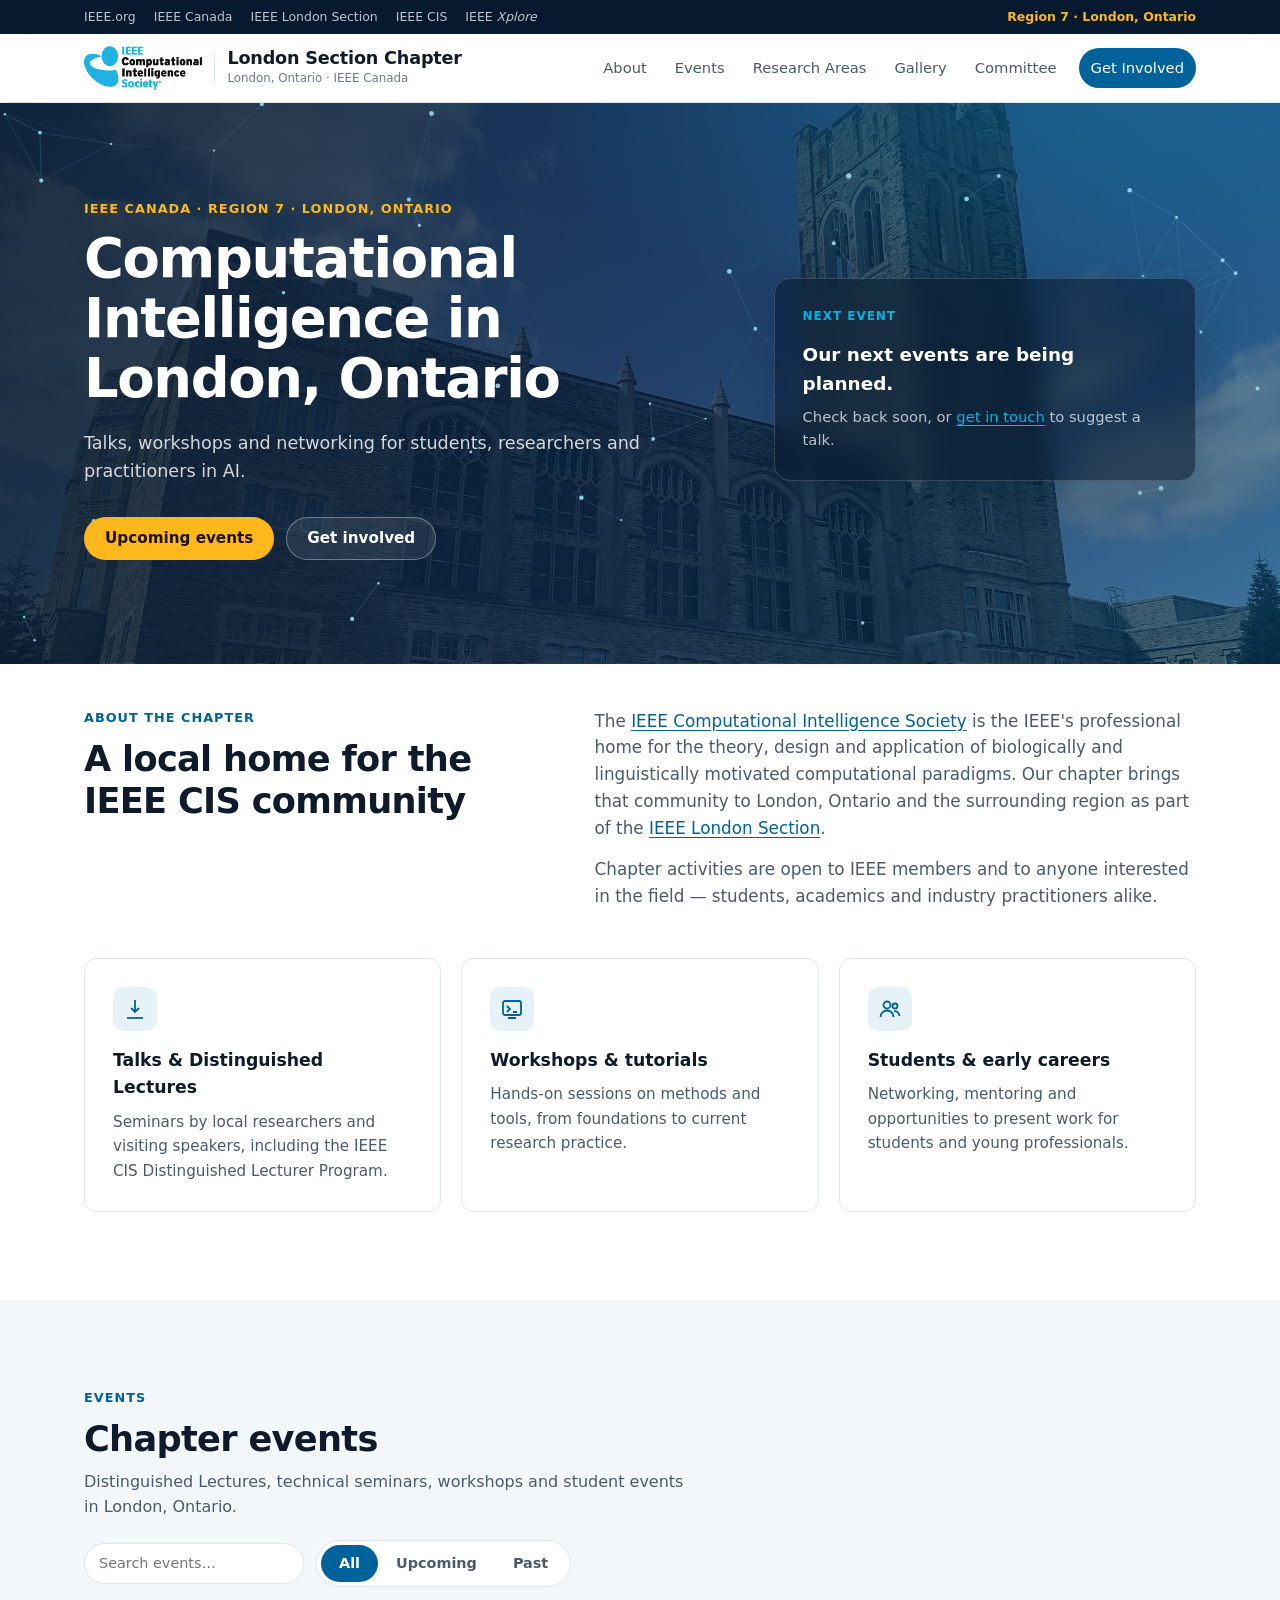
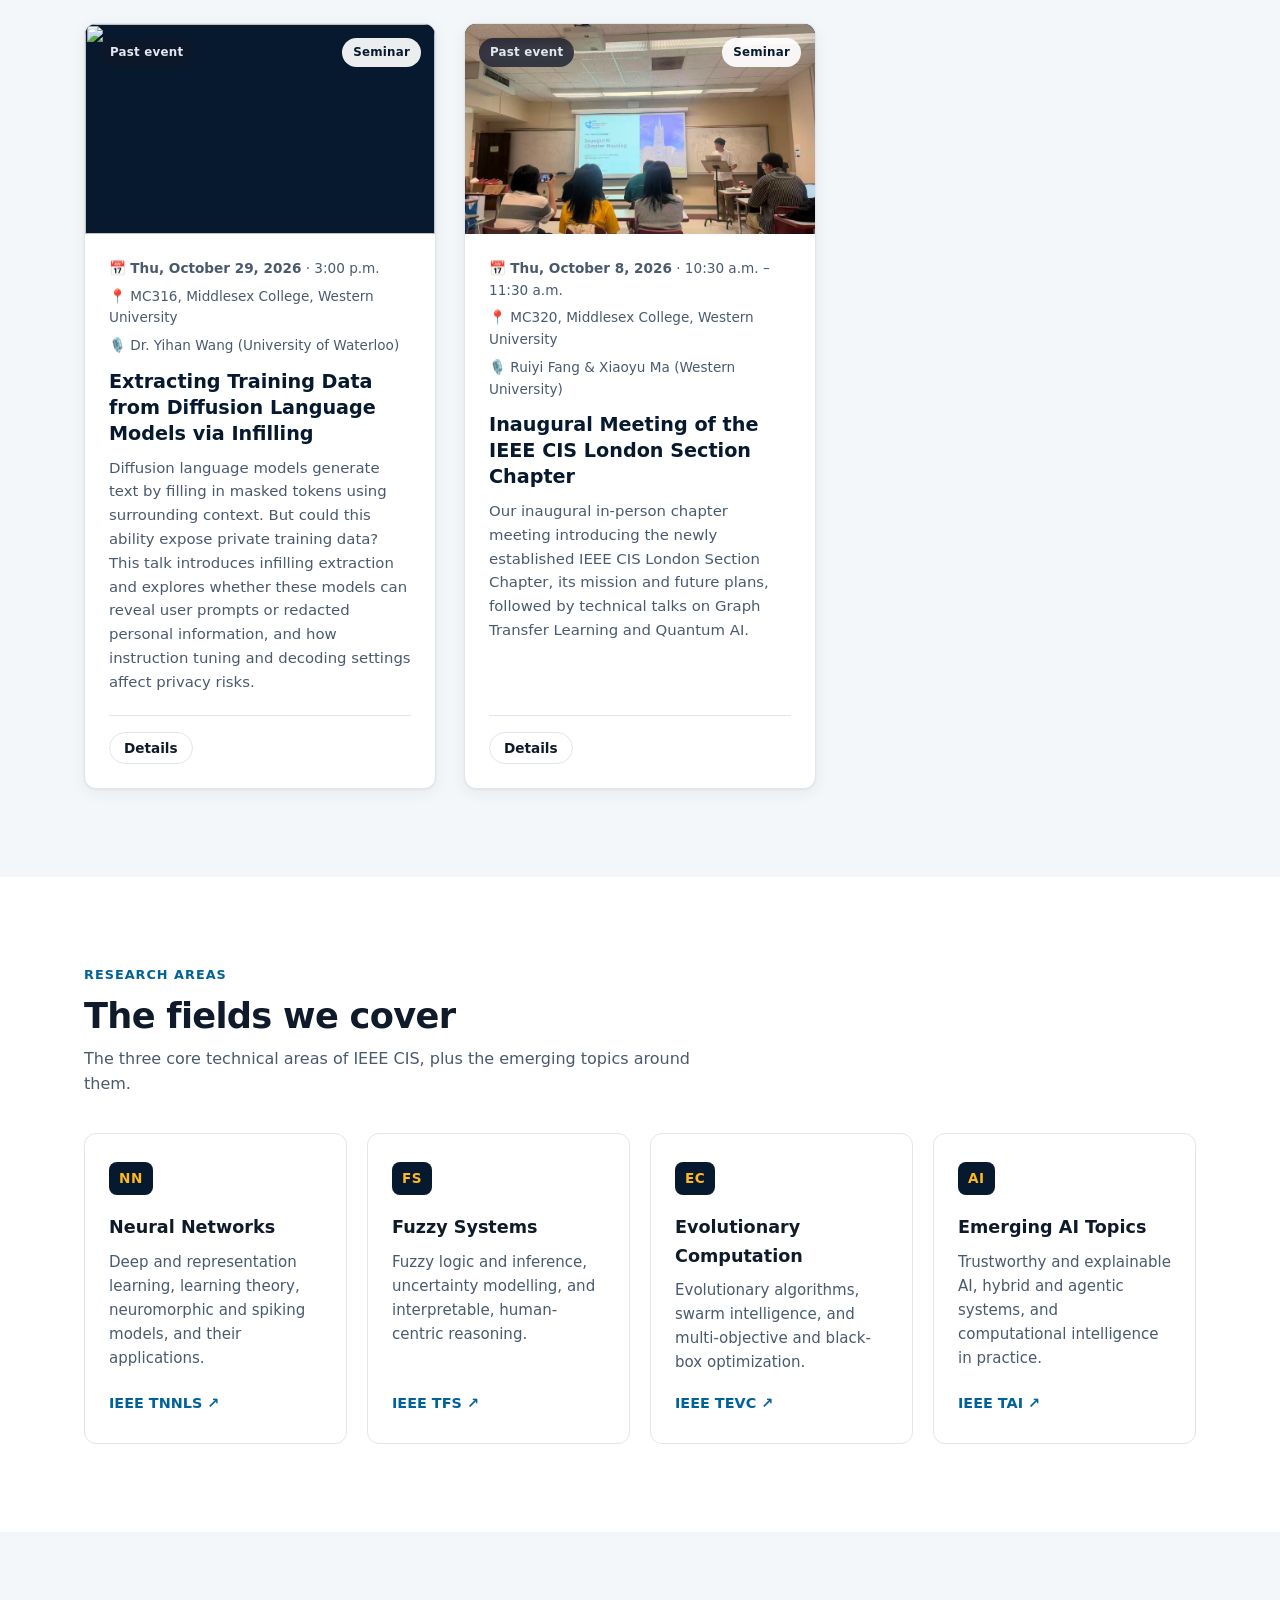
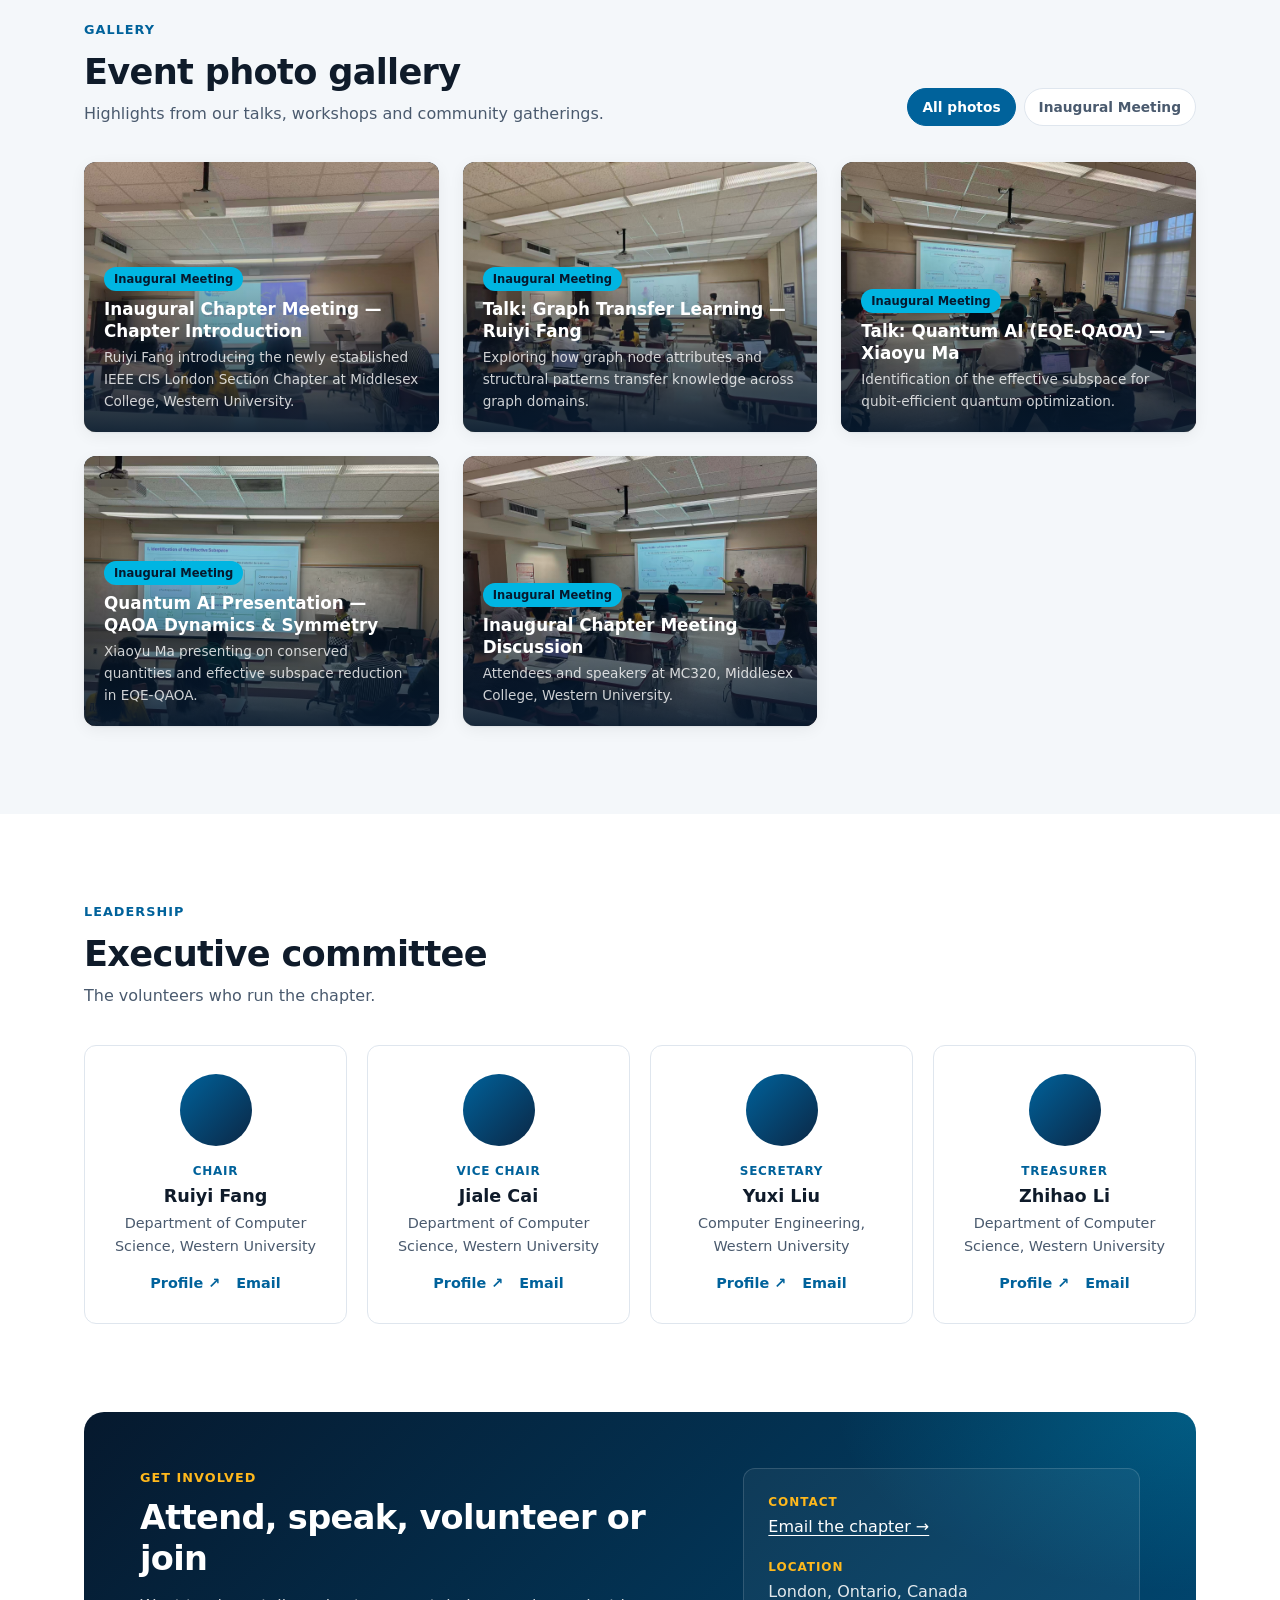
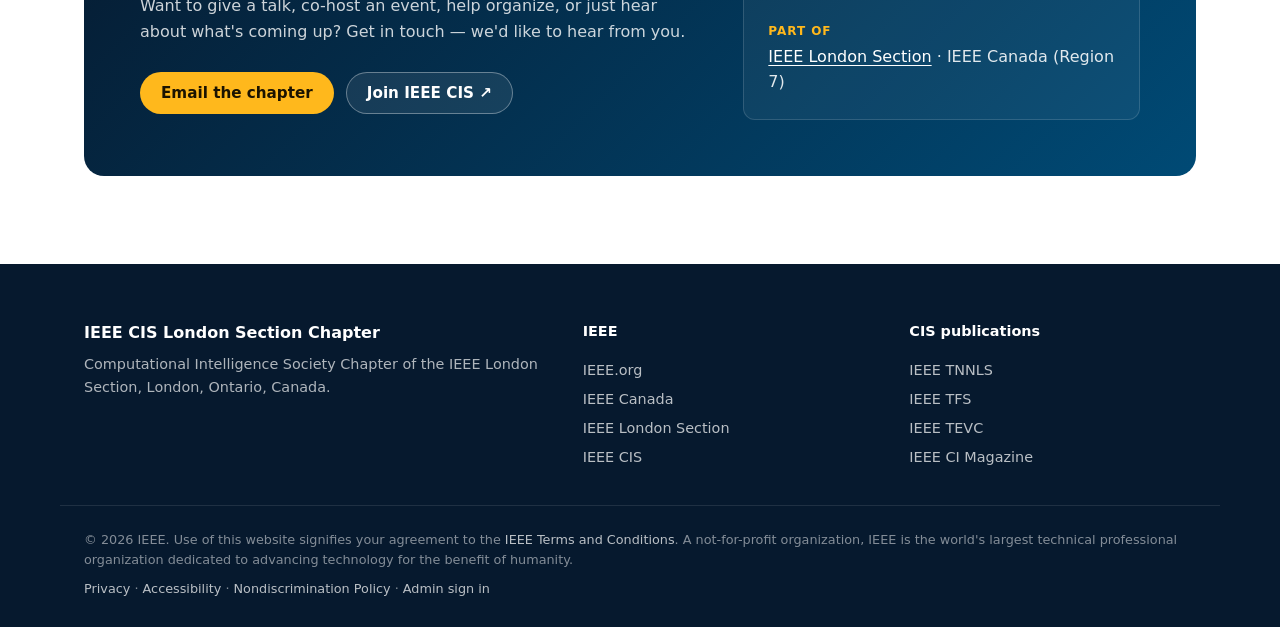
==== commit 5fd1dc03: "Fix Join IEEE CIS link to official join-renew page" ====
--- a/index.html
+++ b/index.html
@@ -265,7 +265,7 @@
             </p>
             <div class="hero-actions">
               <a href="mailto:" class="btn btn-accent" data-mailto>Email the chapter</a>
-              <a href="https://cis.ieee.org/membership" target="_blank" rel="noopener" class="btn btn-ghost">Join IEEE CIS &#8599;&#xFE0E;</a>
+              <a href="https://cis.ieee.org/activities/membership-activities/join-renew" target="_blank" rel="noopener" class="btn btn-ghost">Join IEEE CIS &#8599;&#xFE0E;</a>
             </div>
           </div>
           <dl class="join-facts">
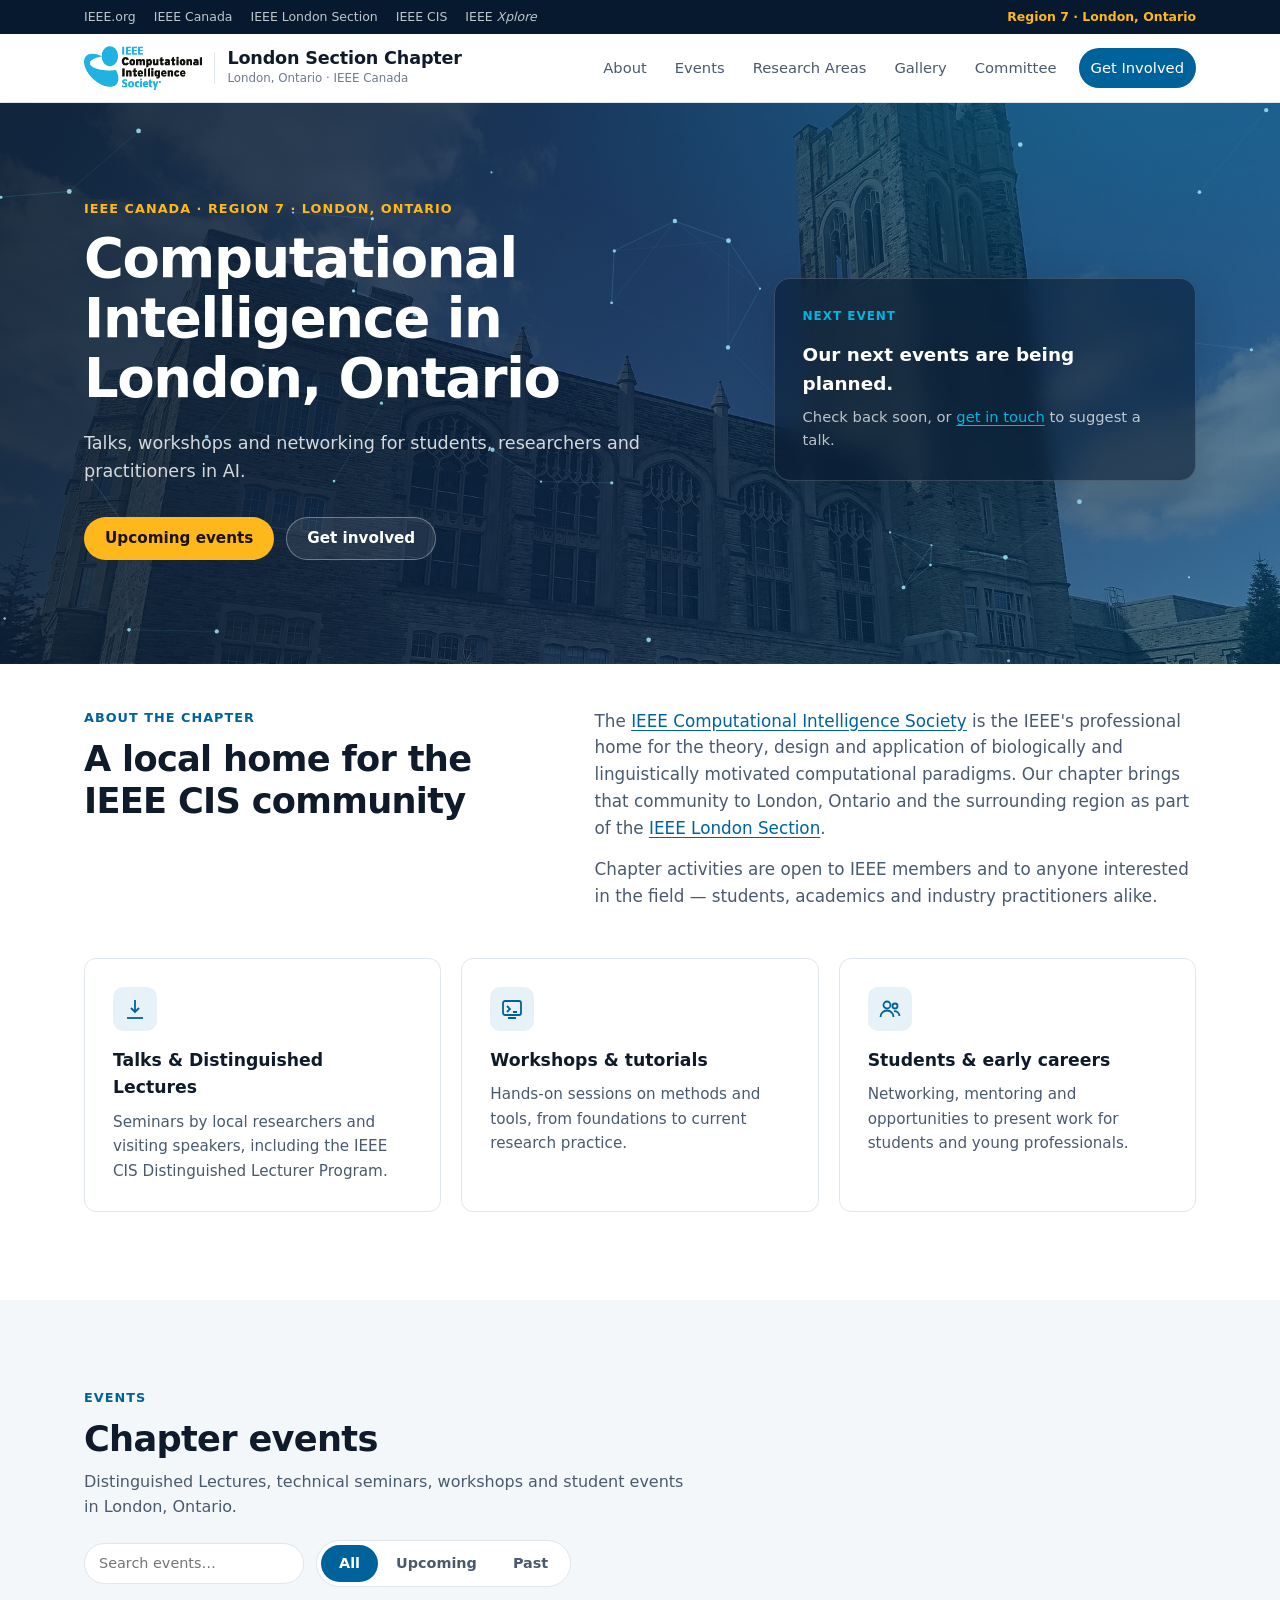
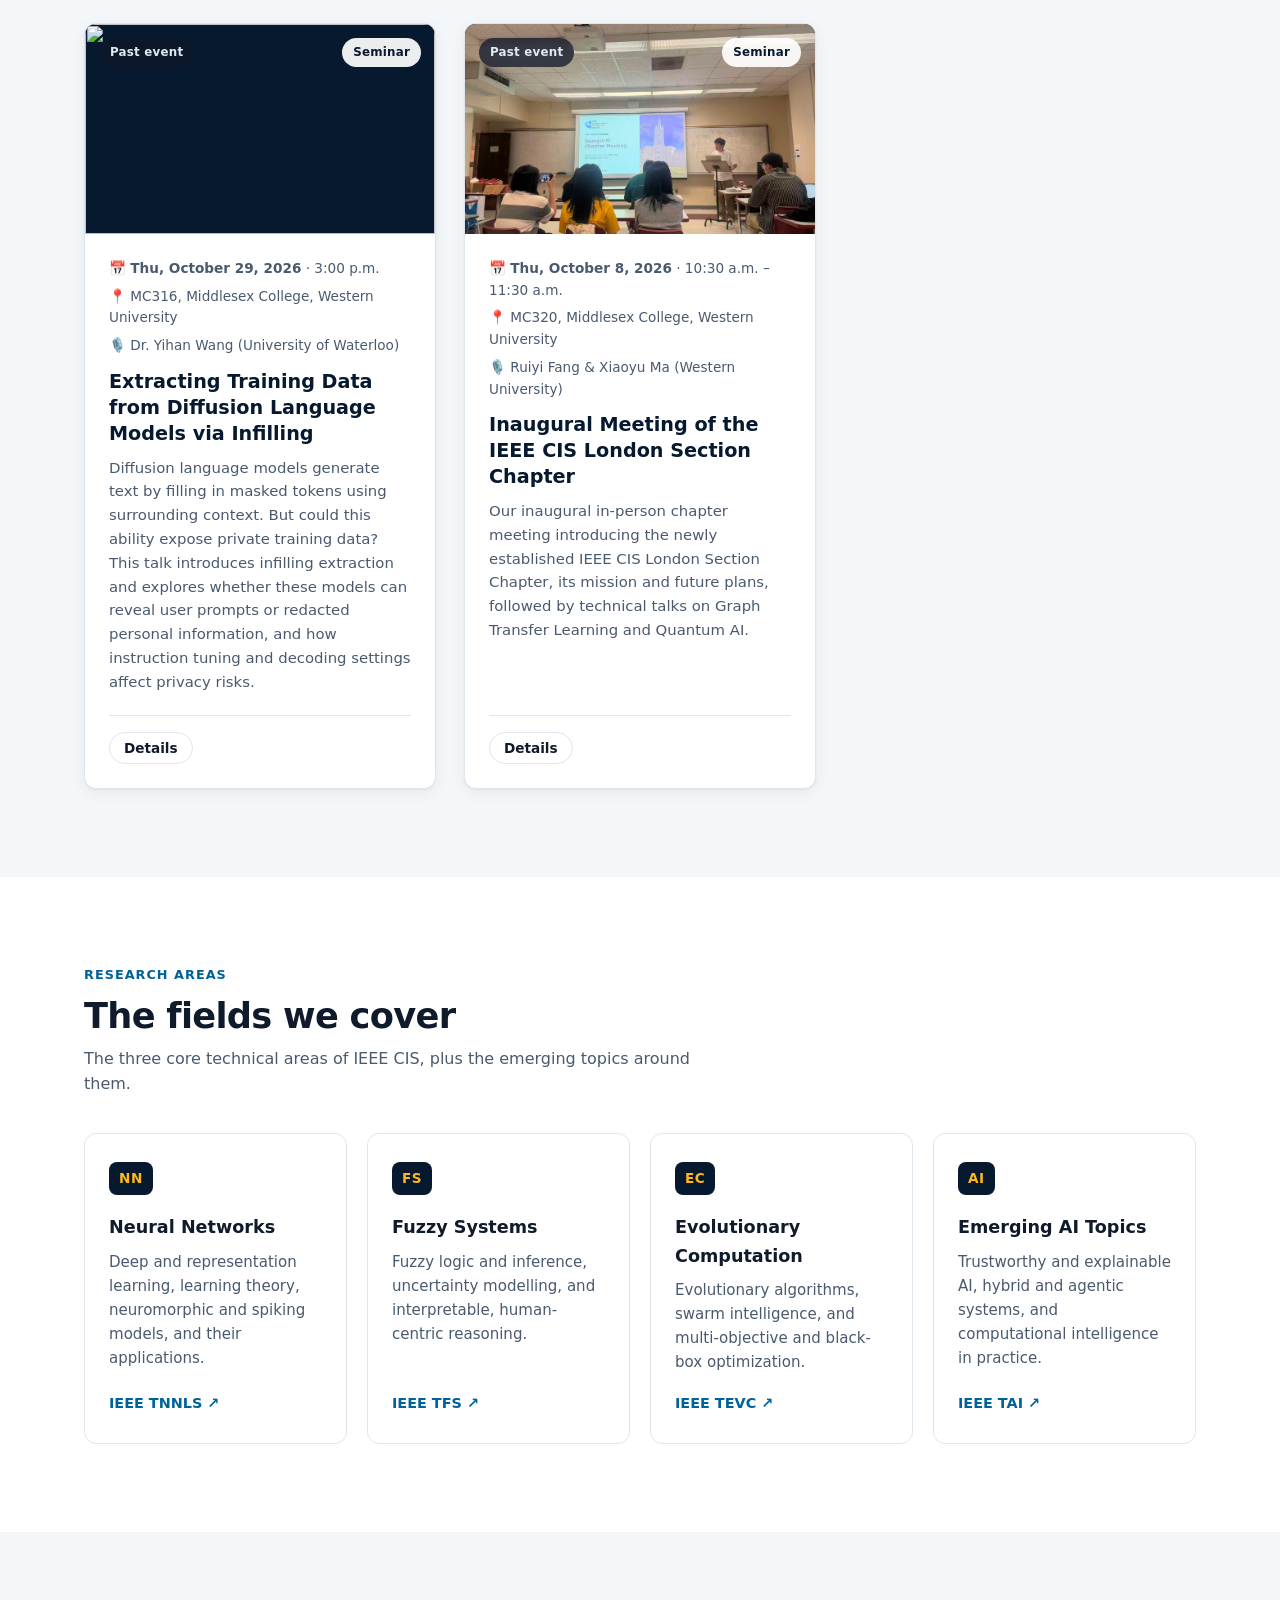
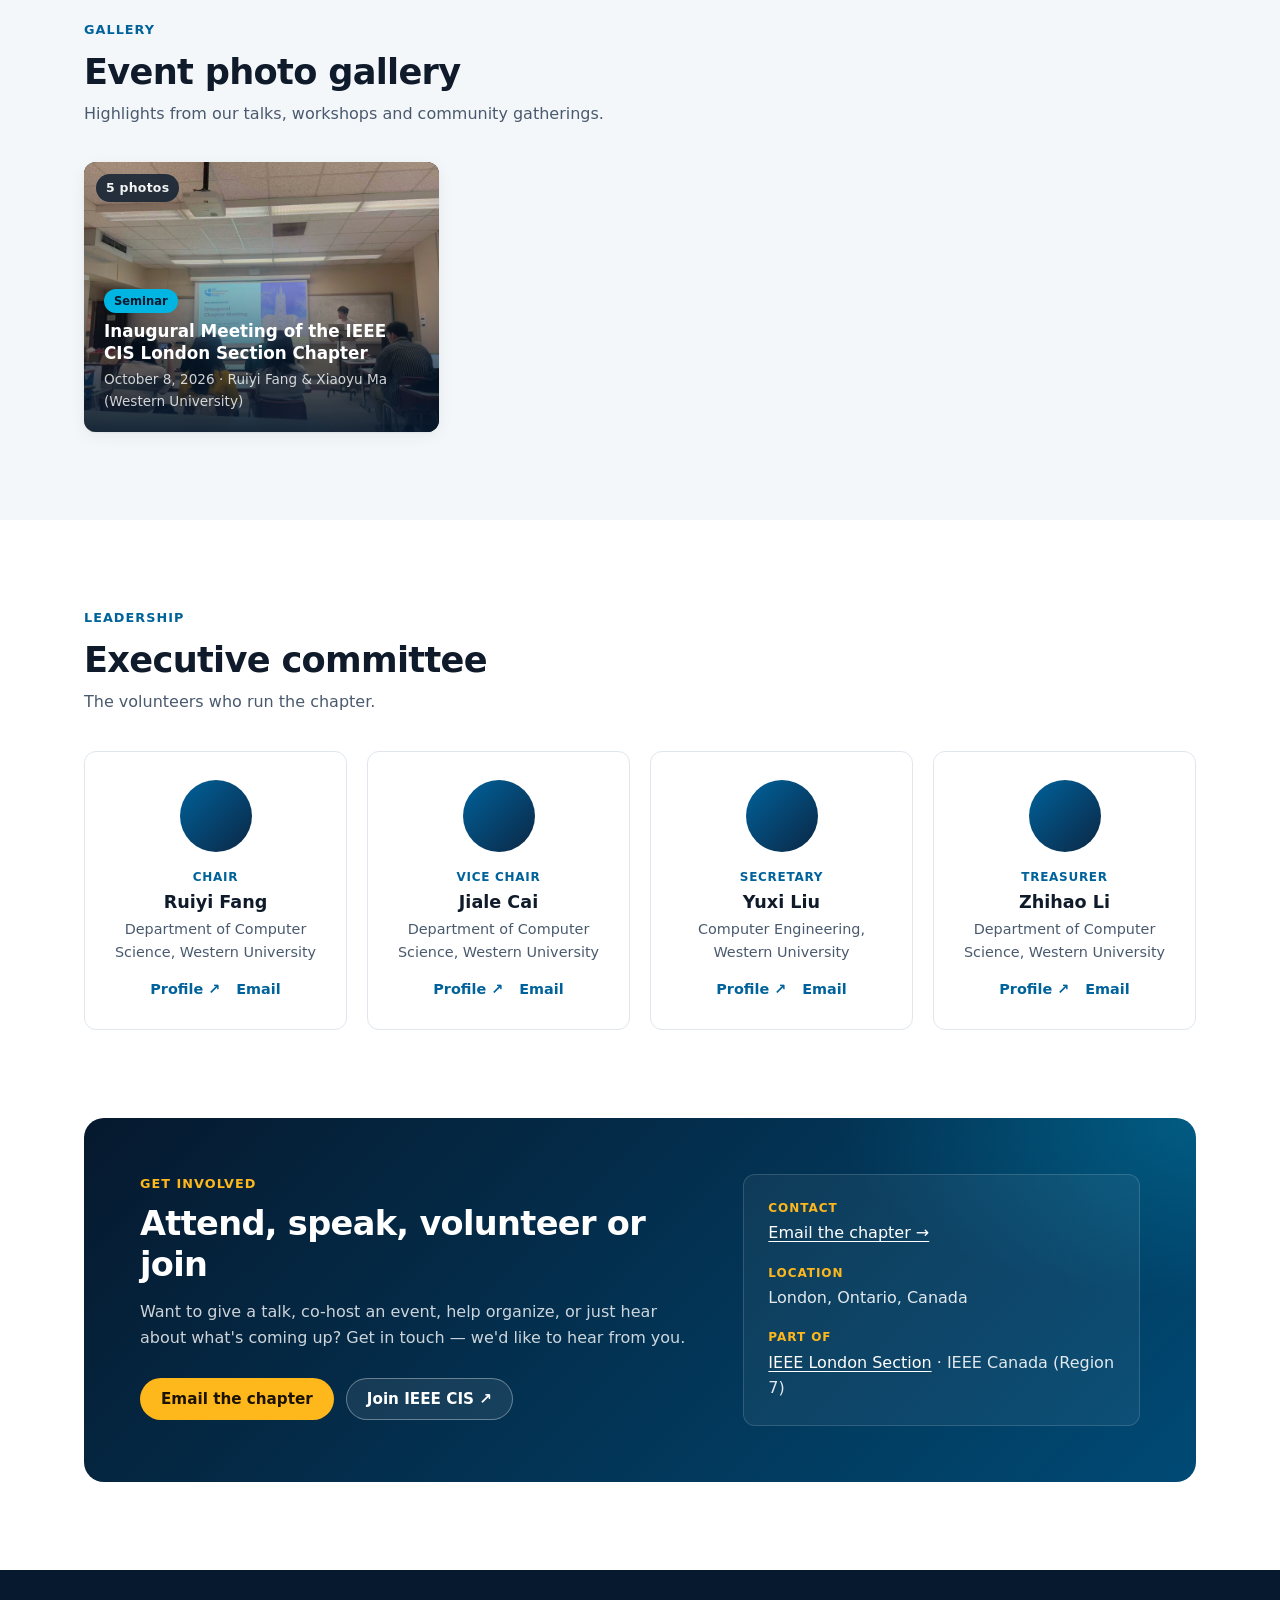
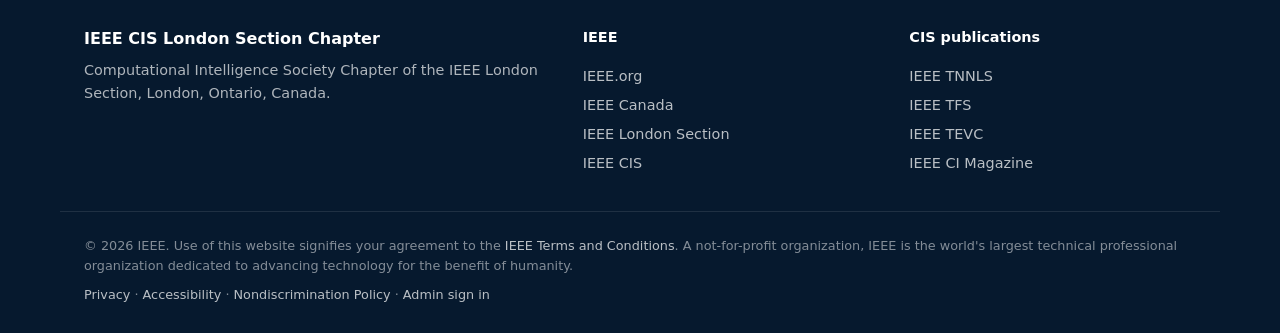
==== commit 248d119a: "Group Event photo gallery into one album card per event" ====
--- a/index.html
+++ b/index.html
@@ -32,7 +32,7 @@
   <link rel="preconnect" href="https://fonts.googleapis.com" />
   <link rel="preconnect" href="https://fonts.gstatic.com" crossorigin />
   <link href="https://fonts.googleapis.com/css2?family=Inter:wght@400;500;600;700;800&display=swap" rel="stylesheet" />
-  <link rel="stylesheet" href="assets/css/style.css?v=202610290916" />
+  <link rel="stylesheet" href="assets/css/style.css?v=202610290948" />
 </head>
 <body>
   <a class="skip-link" href="#main">Skip to content</a>
@@ -488,7 +488,7 @@
 
   <div class="toast" id="toast" role="status" aria-live="polite" hidden></div>
 
-  <script src="assets/js/app.js?v=202610290916" defer></script>
-  <script src="assets/js/admin.js?v=202610290916" defer></script>
+  <script src="assets/js/app.js?v=202610290948" defer></script>
+  <script src="assets/js/admin.js?v=202610290948" defer></script>
 </body>
 </html>
--- a/assets/css/style.css
+++ b/assets/css/style.css
@@ -547,6 +547,20 @@
 .gallery-title { display: block; font-size: 1.05rem; font-weight: 700; line-height: 1.3; }
 .gallery-caption { display: block; margin-top: 4px; font-size: 0.85rem; color: rgba(255, 255, 255, 0.8); }
 .gallery-delete { position: absolute; top: 12px; right: 12px; background: rgba(255, 255, 255, 0.92); }
+.gallery-count-badge {
+  position: absolute;
+  top: 12px;
+  left: 12px;
+  padding: 4px 10px;
+  border-radius: 999px;
+  background: rgba(6, 25, 46, 0.78);
+  backdrop-filter: blur(6px);
+  color: #fff;
+  font-size: 0.78rem;
+  font-weight: 600;
+  letter-spacing: 0.02em;
+  pointer-events: none;
+}
 
 .gallery-card-placeholder {
   display: flex;
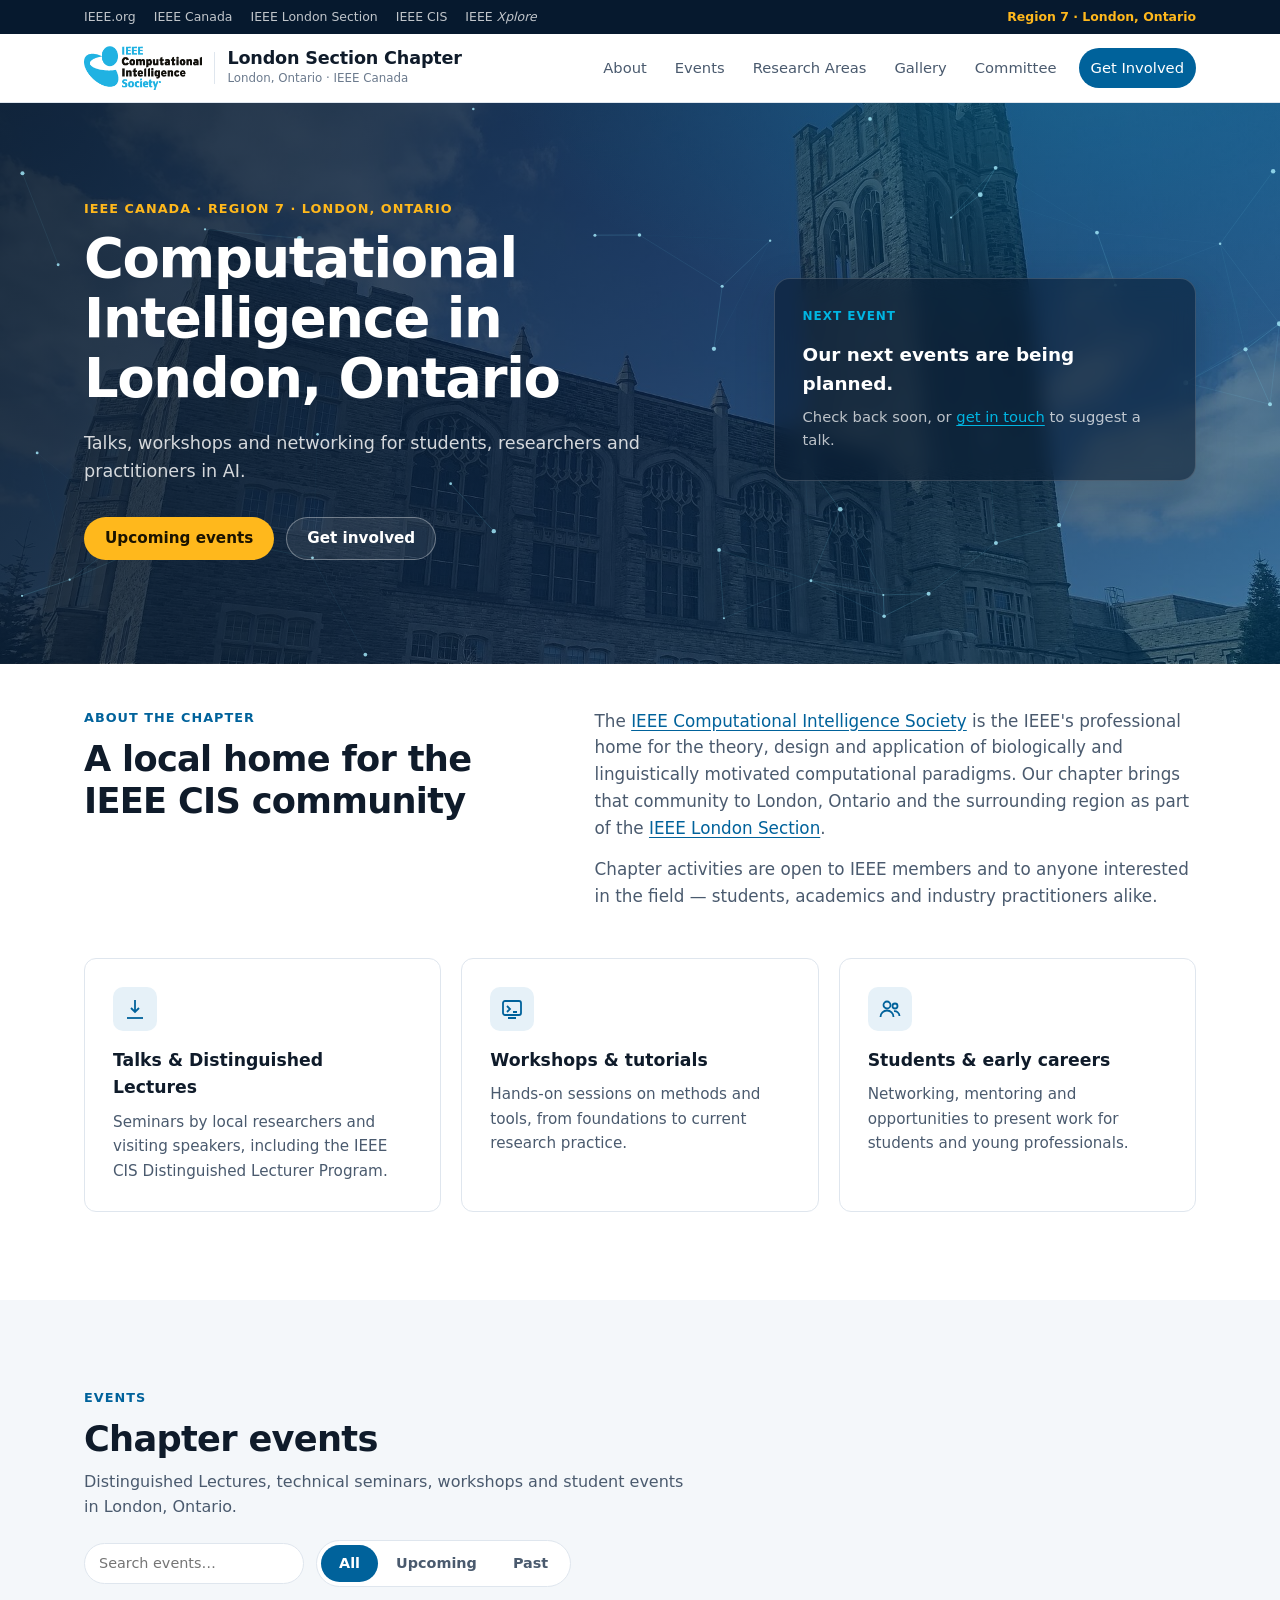
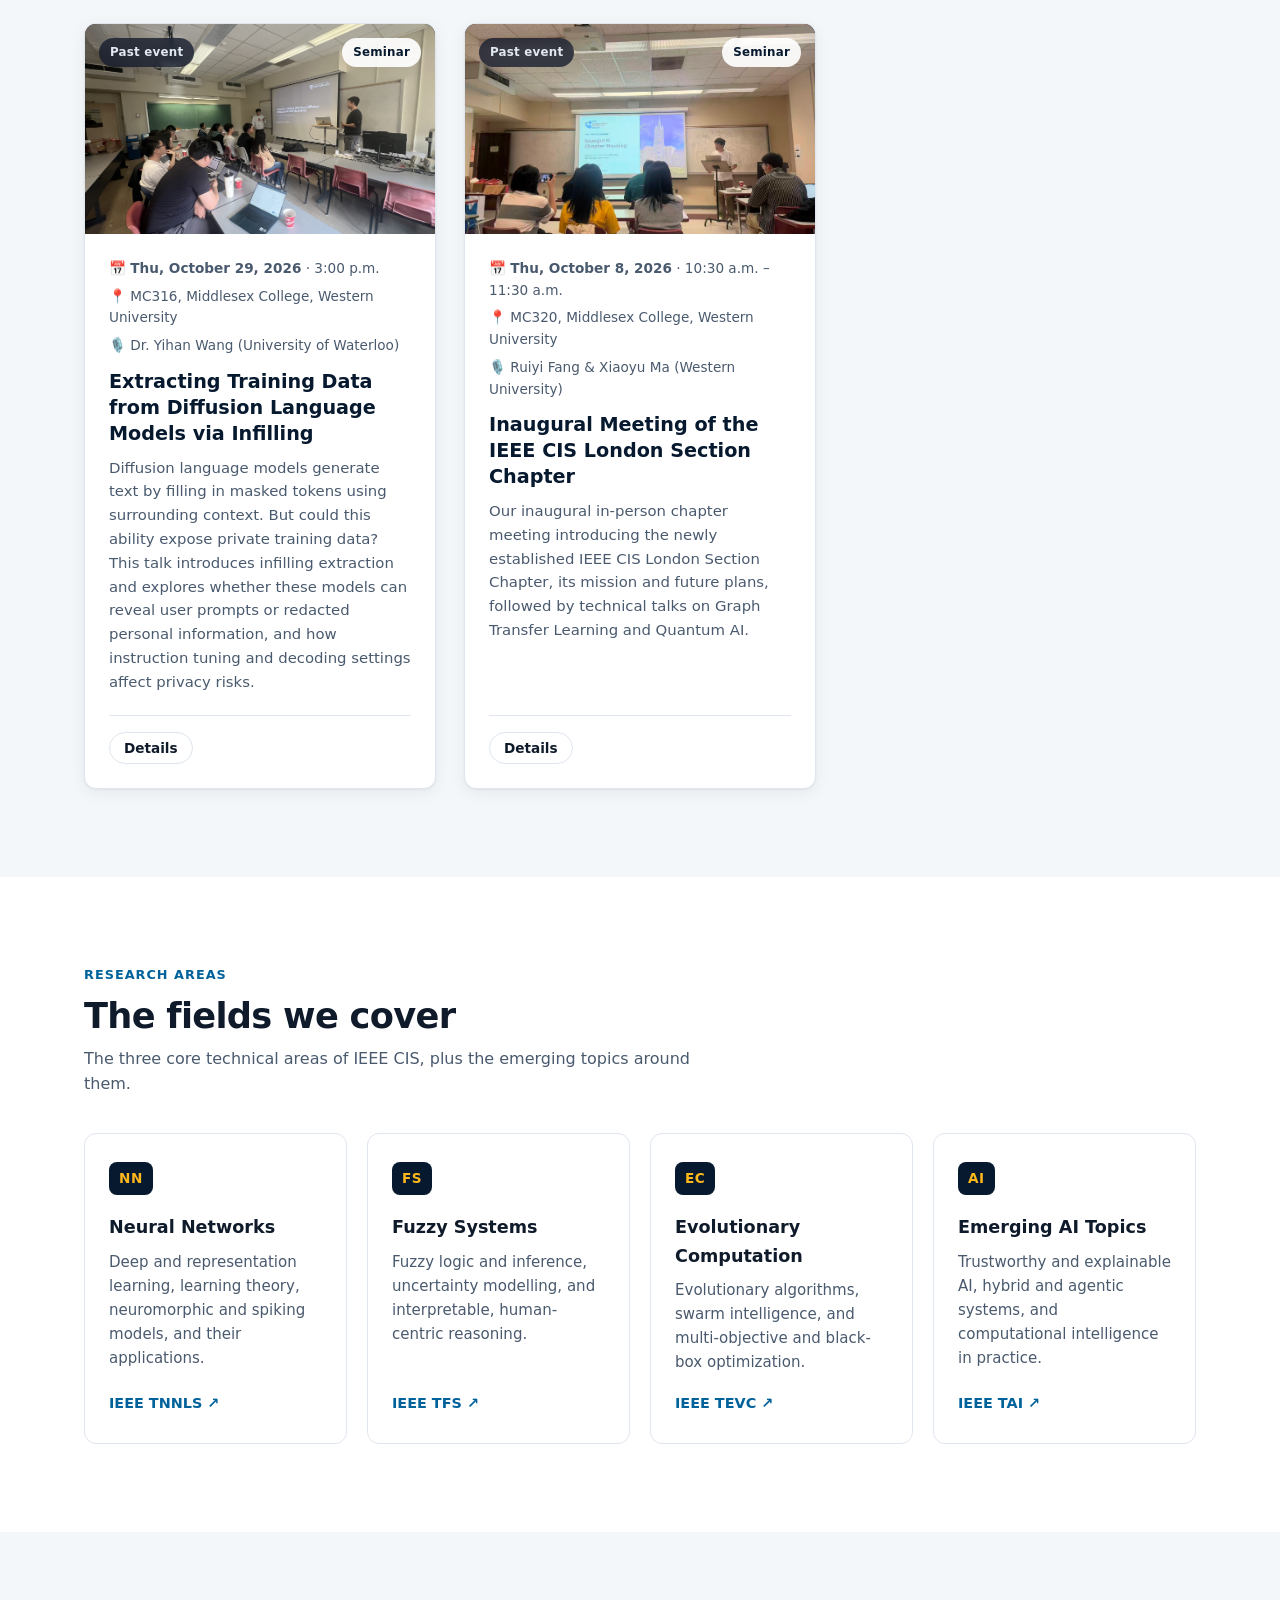
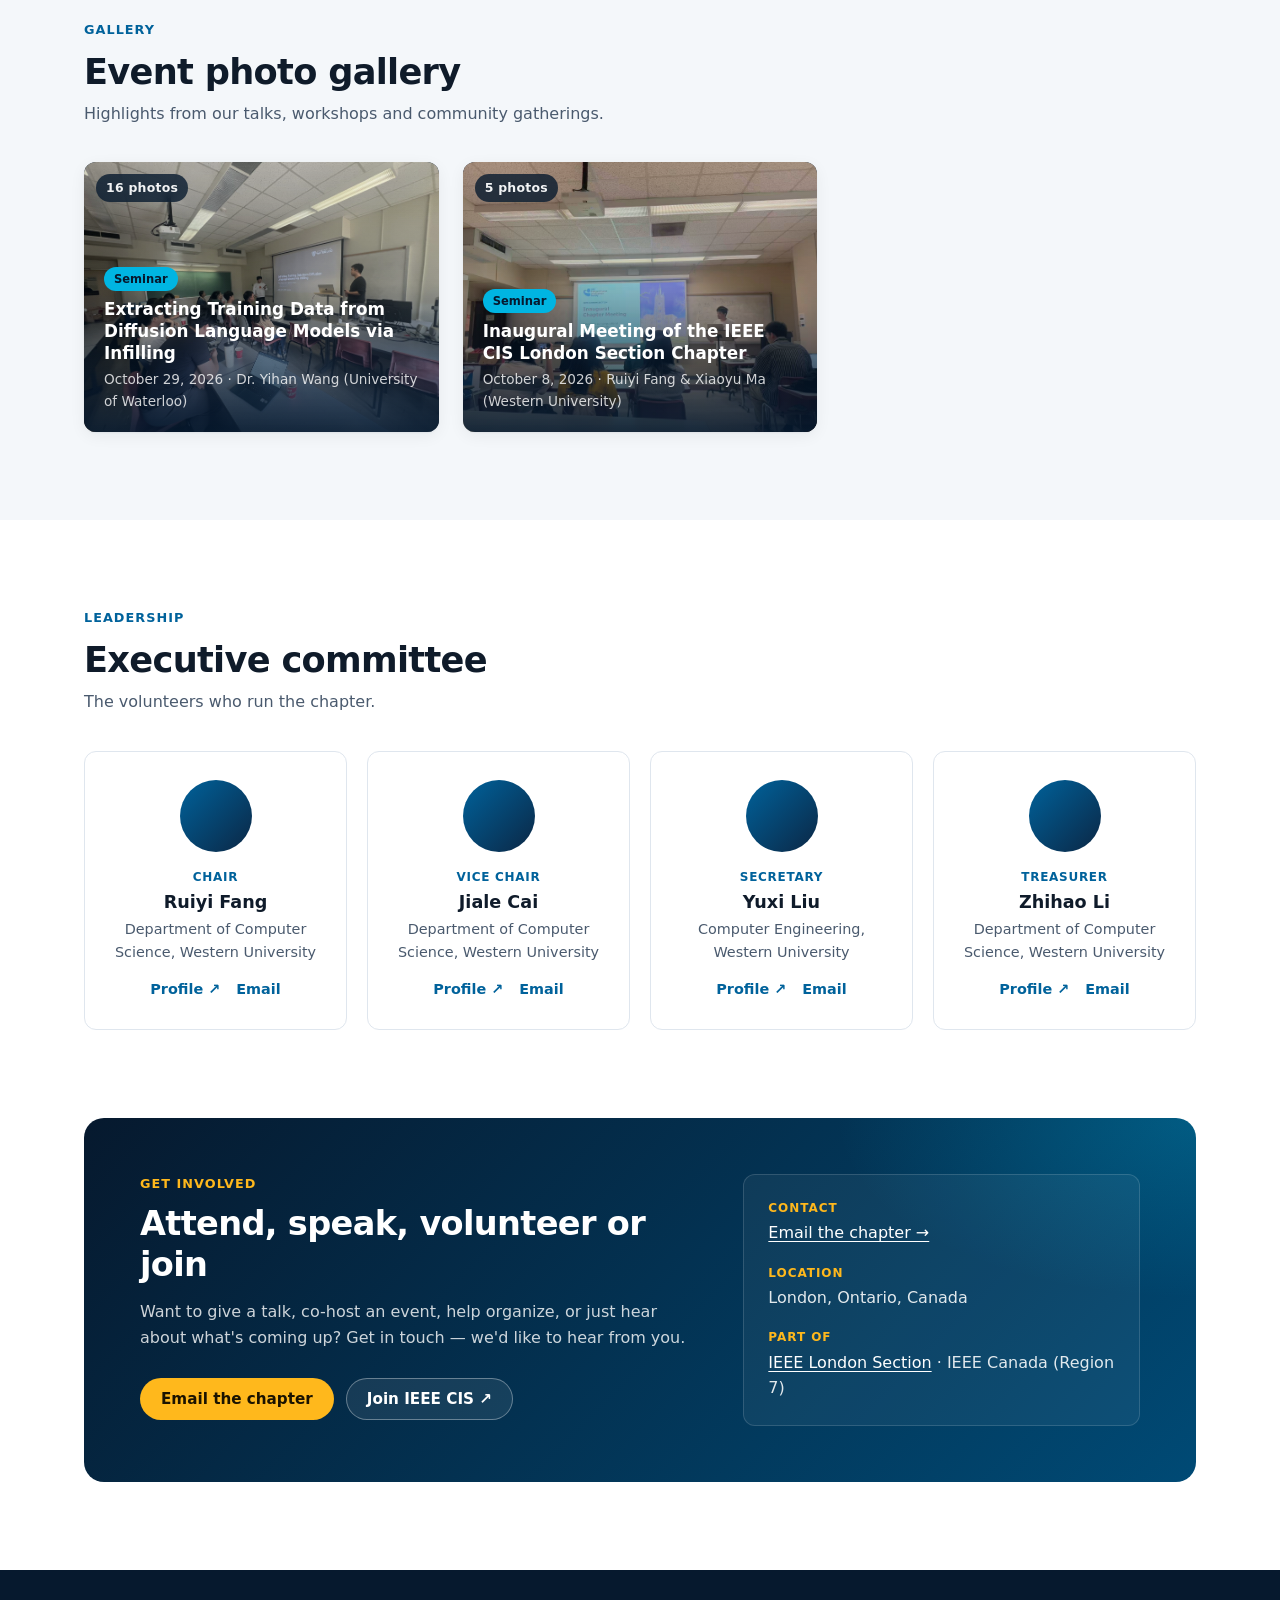
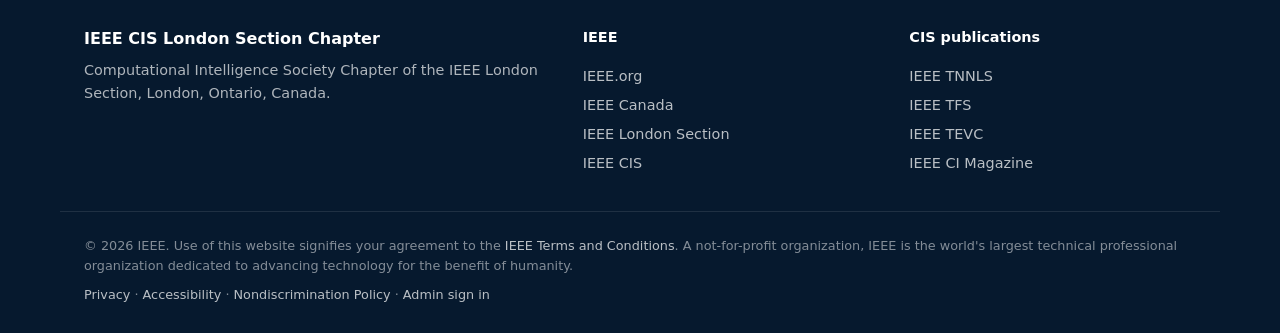
==== commit 0557f875: "Add Oct 29 seminar photos, highlight video, and floating video player on event page" ====
--- a/index.html
+++ b/index.html
@@ -32,7 +32,7 @@
   <link rel="preconnect" href="https://fonts.googleapis.com" />
   <link rel="preconnect" href="https://fonts.gstatic.com" crossorigin />
   <link href="https://fonts.googleapis.com/css2?family=Inter:wght@400;500;600;700;800&display=swap" rel="stylesheet" />
-  <link rel="stylesheet" href="assets/css/style.css?v=202610290948" />
+  <link rel="stylesheet" href="assets/css/style.css?v=202610301135" />
 </head>
 <body>
   <a class="skip-link" href="#main">Skip to content</a>
@@ -422,6 +422,7 @@
         <label class="field span-2"><span>Registration link</span><input type="url" name="registrationUrl" placeholder="https://events.vtools.ieee.org/m/…" /></label>
         <label class="field span-2"><span>Short summary (shown on the event card)</span><textarea name="summary" rows="2"></textarea></label>
         <label class="field span-2"><span>Full description</span><textarea name="description" rows="6"></textarea></label>
+        <label class="field span-2"><span>Highlight video URL (optional — shown as a floating player on the event detail page)</span><input name="video" placeholder="assets/uploads/events/…mp4 or https://…" /></label>
         <label class="field span-2"><span>Cover image URL (optional — leave blank for future events if not ready)</span><input name="image" placeholder="https://… or upload one or more photos below" /></label>
         <label class="field span-2"><span>Upload event photos (optional — you can select multiple images)</span><input type="file" name="imageFile" accept="image/*" multiple /></label>
         <div class="field span-2" id="event-images-field" hidden>
@@ -488,7 +489,7 @@
 
   <div class="toast" id="toast" role="status" aria-live="polite" hidden></div>
 
-  <script src="assets/js/app.js?v=202610290948" defer></script>
-  <script src="assets/js/admin.js?v=202610290948" defer></script>
+  <script src="assets/js/app.js?v=202610301135" defer></script>
+  <script src="assets/js/admin.js?v=202610301135" defer></script>
 </body>
 </html>
--- a/assets/css/style.css
+++ b/assets/css/style.css
@@ -975,6 +975,148 @@
   margin-top: 36px;
   padding-top: 28px;
   border-top: 1px solid var(--border);
+}
+
+/* Floating highlight video window on event.html */
+.floating-video {
+  position: fixed;
+  right: 24px;
+  bottom: 24px;
+  z-index: 60;
+  width: 340px;
+  max-width: calc(100vw - 24px);
+  border-radius: 14px;
+  overflow: hidden;
+  background: #06192e;
+  border: 1px solid rgba(120, 214, 240, 0.28);
+  box-shadow: 0 20px 48px rgba(4, 16, 32, 0.45), 0 4px 14px rgba(0, 0, 0, 0.25);
+  transition: width 220ms ease, box-shadow 220ms ease;
+}
+.floating-video[hidden],
+.floating-video-pill[hidden] {
+  display: none !important;
+}
+.floating-video.is-expanded {
+  width: 560px;
+}
+.floating-video-bar {
+  display: flex;
+  align-items: center;
+  justify-content: space-between;
+  gap: 8px;
+  padding: 8px 10px 8px 14px;
+  background: linear-gradient(90deg, #06192e, #0a2b4e);
+  color: #fff;
+  cursor: grab;
+  user-select: none;
+  touch-action: none;
+}
+.floating-video-bar:active {
+  cursor: grabbing;
+}
+.floating-video-label {
+  display: inline-flex;
+  align-items: center;
+  gap: 8px;
+  font-size: 0.8rem;
+  font-weight: 700;
+  letter-spacing: 0.03em;
+  color: rgba(255, 255, 255, 0.95);
+}
+.floating-video-dot {
+  width: 8px;
+  height: 8px;
+  border-radius: 50%;
+  background: var(--cyan);
+  box-shadow: 0 0 8px var(--cyan);
+  flex-shrink: 0;
+}
+.floating-video-actions {
+  display: inline-flex;
+  align-items: center;
+  gap: 4px;
+}
+.floating-video-btn {
+  display: inline-grid;
+  place-items: center;
+  width: 26px;
+  height: 26px;
+  padding: 0;
+  border: 0;
+  border-radius: 6px;
+  background: rgba(255, 255, 255, 0.1);
+  color: #fff;
+  font-size: 0.92rem;
+  line-height: 1;
+  cursor: pointer;
+  transition: background var(--ease);
+}
+.floating-video-btn:hover {
+  background: rgba(255, 255, 255, 0.24);
+}
+.floating-video-stage {
+  position: relative;
+  background: #000;
+  aspect-ratio: 16 / 9;
+}
+.floating-video-stage video {
+  display: block;
+  width: 100%;
+  height: 100%;
+  object-fit: contain;
+  background: #000;
+}
+.floating-video-unmute {
+  position: absolute;
+  top: 10px;
+  left: 10px;
+  padding: 5px 11px;
+  border: 1px solid rgba(255, 255, 255, 0.28);
+  border-radius: 999px;
+  background: rgba(6, 25, 46, 0.82);
+  backdrop-filter: blur(6px);
+  color: #fff;
+  font-size: 0.76rem;
+  font-weight: 600;
+  cursor: pointer;
+  transition: background var(--ease), transform var(--ease);
+}
+.floating-video-unmute:hover {
+  background: var(--ieee-blue);
+  transform: scale(1.03);
+}
+.floating-video-pill {
+  position: fixed;
+  right: 20px;
+  bottom: 20px;
+  z-index: 60;
+  display: inline-flex;
+  align-items: center;
+  gap: 8px;
+  padding: 10px 16px;
+  border: 1px solid rgba(120, 214, 240, 0.35);
+  border-radius: 999px;
+  background: #06192e;
+  color: #fff;
+  font-size: 0.86rem;
+  font-weight: 700;
+  box-shadow: 0 12px 28px rgba(4, 16, 32, 0.35);
+  cursor: pointer;
+  transition: transform var(--ease), background var(--ease);
+}
+.floating-video-pill:hover {
+  background: var(--ieee-blue);
+  transform: translateY(-2px);
+}
+@media (max-width: 560px) {
+  .floating-video {
+    right: 12px;
+    bottom: 12px;
+    width: 280px;
+  }
+  .floating-video.is-expanded {
+    width: calc(100vw - 24px);
+  }
 }
 .event-sub-title {
   font-size: 1.25rem;
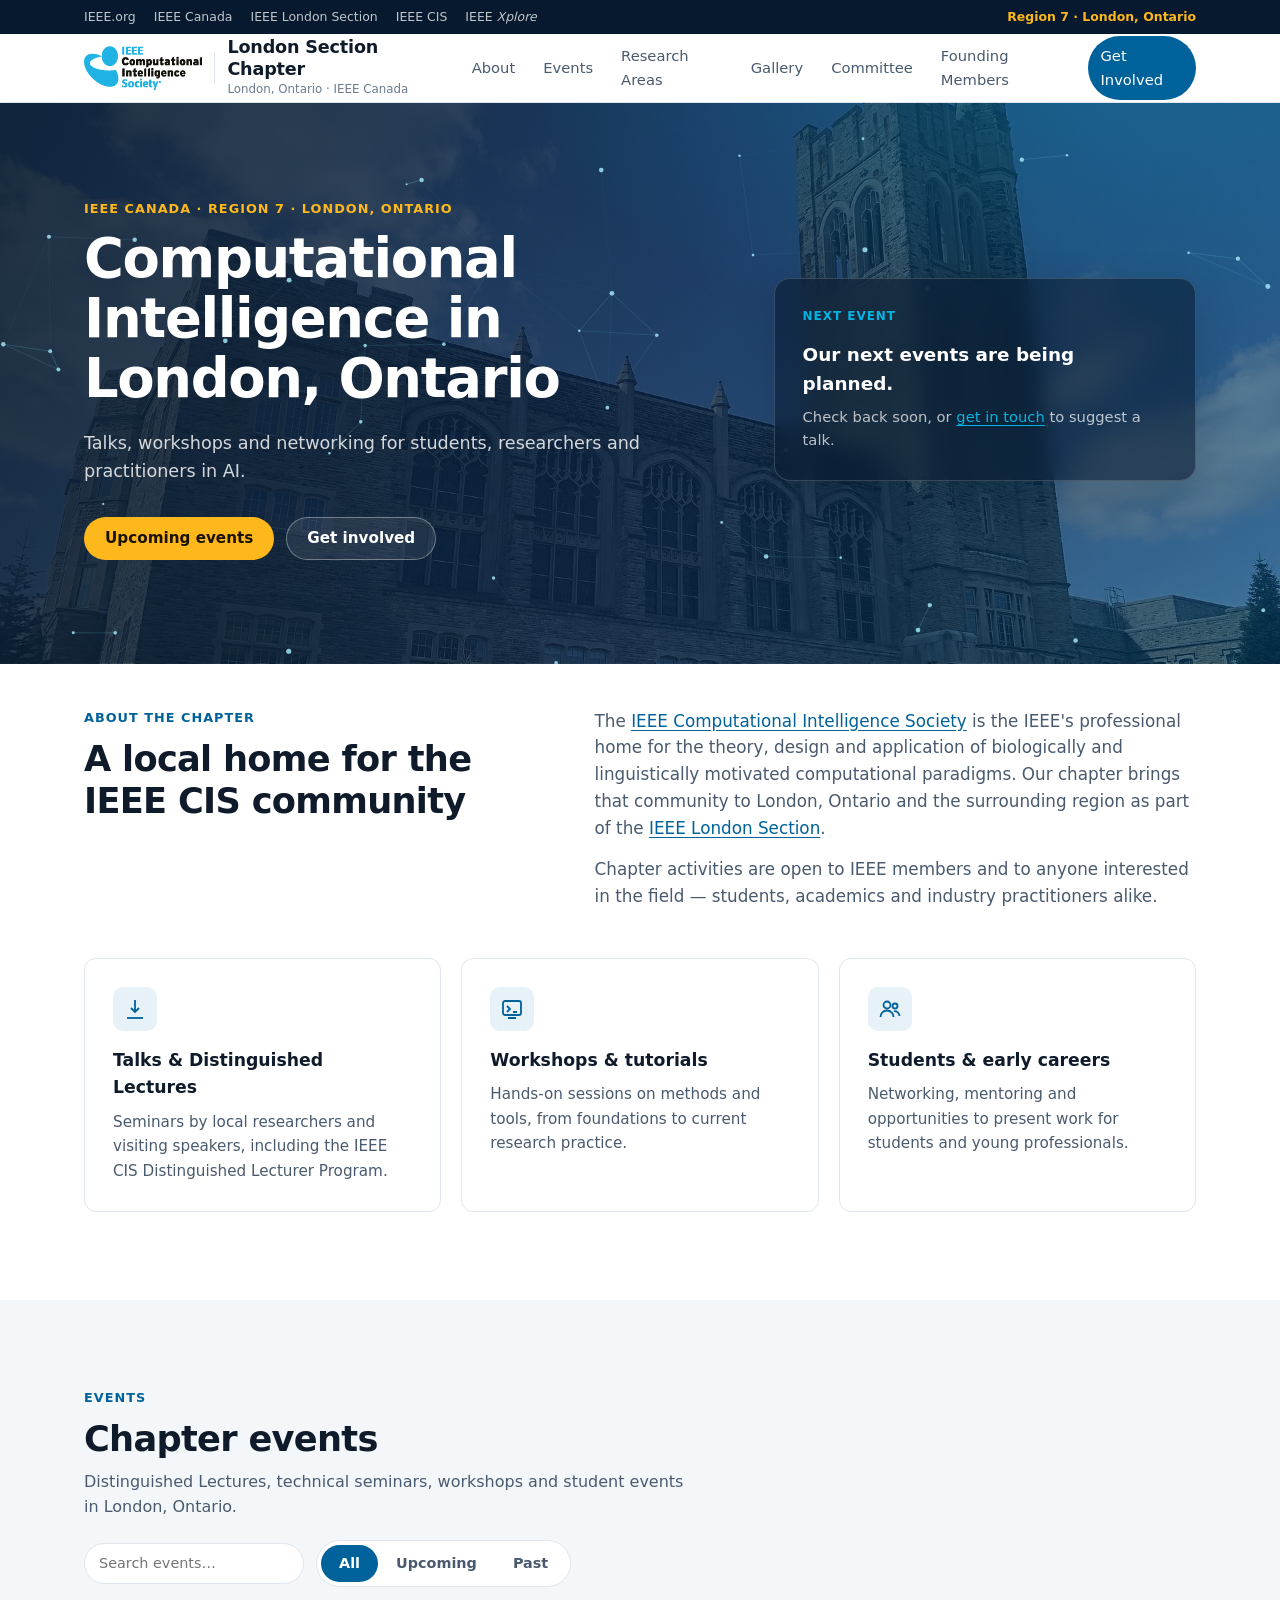
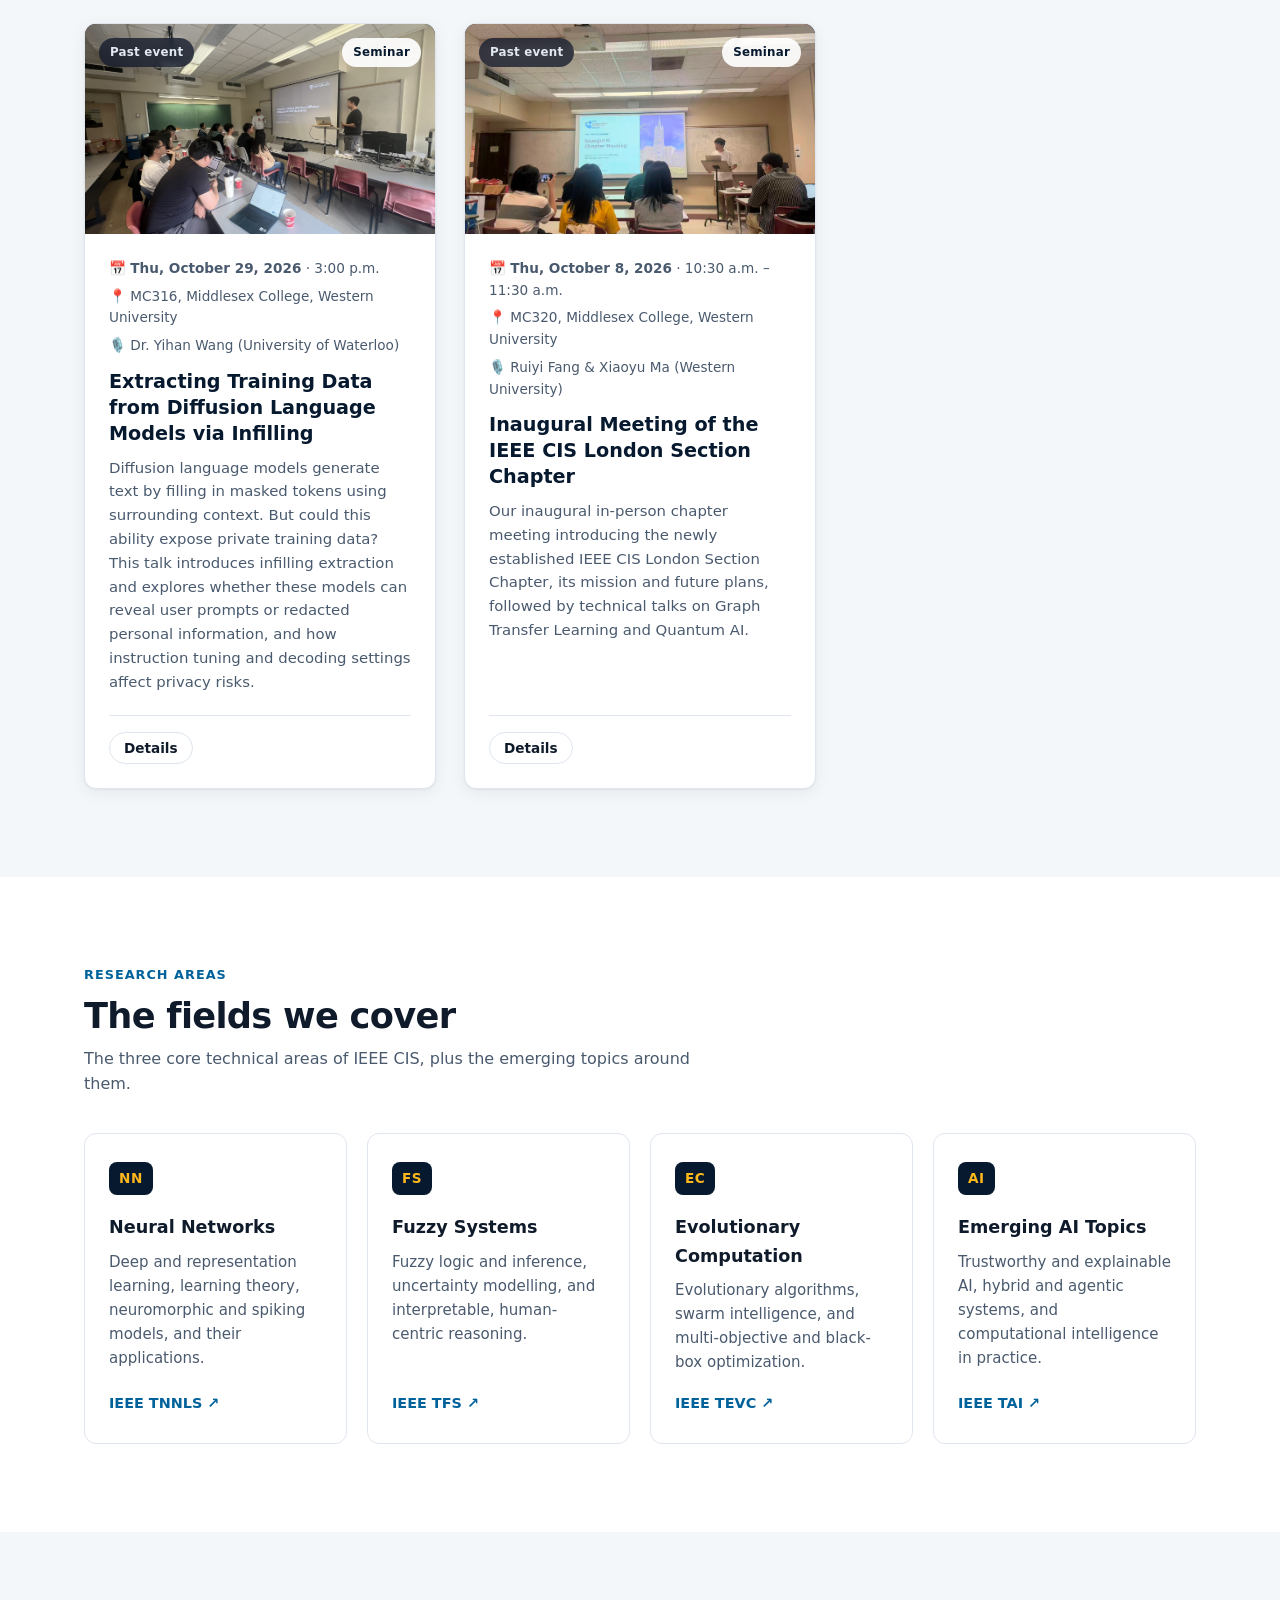
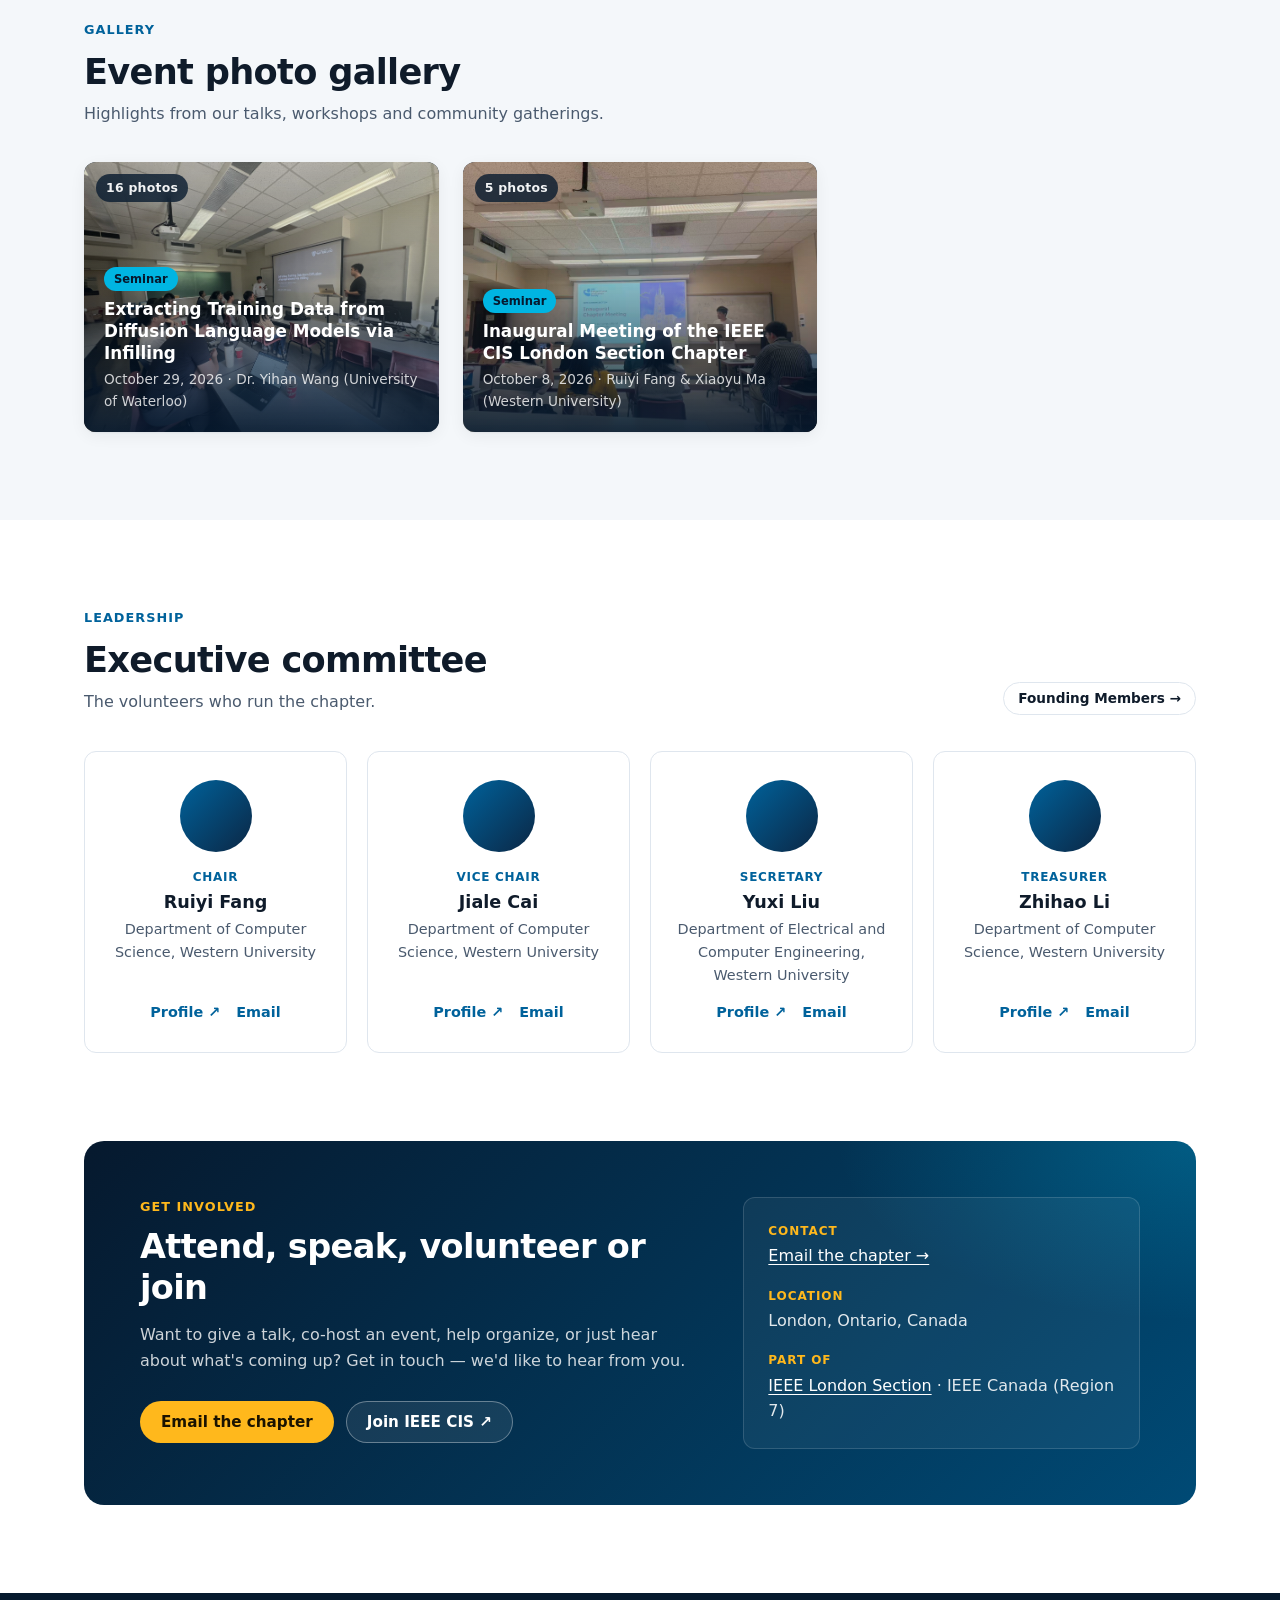
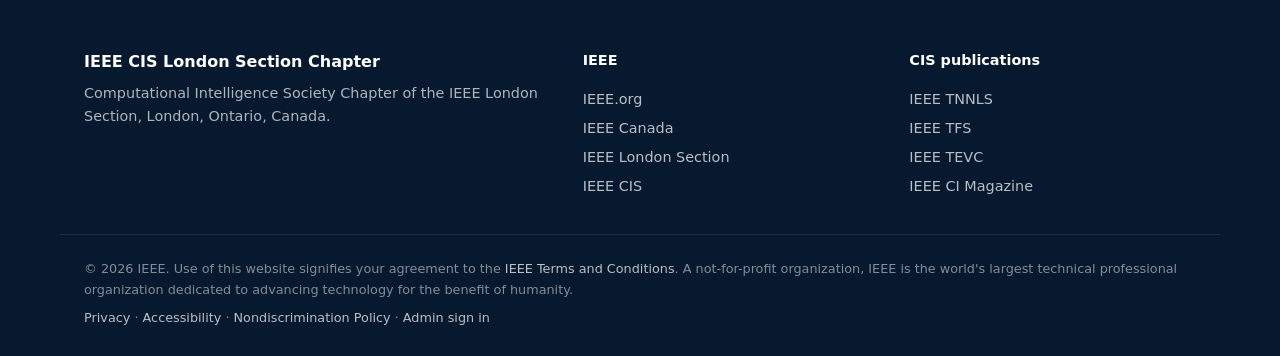
==== commit 3e27c569: "Add Founding Members page, update Yuxi Liu affiliation, and add 10 founding members" ====
--- a/index.html
+++ b/index.html
@@ -32,7 +32,7 @@
   <link rel="preconnect" href="https://fonts.googleapis.com" />
   <link rel="preconnect" href="https://fonts.gstatic.com" crossorigin />
   <link href="https://fonts.googleapis.com/css2?family=Inter:wght@400;500;600;700;800&display=swap" rel="stylesheet" />
-  <link rel="stylesheet" href="assets/css/style.css?v=202610301135" />
+  <link rel="stylesheet" href="assets/css/style.css?v=202611111030" />
 </head>
 <body>
   <a class="skip-link" href="#main">Skip to content</a>
@@ -73,6 +73,7 @@
         <a href="#research">Research Areas</a>
         <a href="#gallery">Gallery</a>
         <a href="#committee">Committee</a>
+        <a href="members.html">Founding Members</a>
         <a href="#join" class="nav-cta">Get Involved</a>
       </nav>
     </div>
@@ -247,6 +248,9 @@
             <p class="eyebrow">Leadership</p>
             <h2 class="section-title">Executive committee</h2>
             <p class="section-lead">The volunteers who run the chapter.</p>
+          </div>
+          <div class="section-tools">
+            <a class="btn btn-outline btn-sm" href="members.html">Founding Members &rarr;</a>
           </div>
         </div>
         <ul class="committee-grid" id="committee-grid"></ul>
@@ -489,7 +493,7 @@
 
   <div class="toast" id="toast" role="status" aria-live="polite" hidden></div>
 
-  <script src="assets/js/app.js?v=202610301135" defer></script>
-  <script src="assets/js/admin.js?v=202610301135" defer></script>
+  <script src="assets/js/app.js?v=202611111030" defer></script>
+  <script src="assets/js/admin.js?v=202611111030" defer></script>
 </body>
 </html>
--- a/assets/css/style.css
+++ b/assets/css/style.css
@@ -614,12 +614,45 @@
 }
 .member-name { font-size: 1.1rem; line-height: 1.3; }
 .member-affil { margin-top: 4px; font-size: 0.9rem; color: var(--text-2); }
-.member-links { display: flex; gap: 16px; margin-top: 14px; font-size: 0.9rem; font-weight: 600; }
+.member-bio {
+  margin-top: 12px;
+  font-size: 0.85rem;
+  line-height: 1.6;
+  color: var(--text-2);
+  text-align: left;
+  border-top: 1px solid var(--border);
+  padding-top: 10px;
+}
+.member-links { display: flex; gap: 16px; margin-top: auto; padding-top: 14px; font-size: 0.9rem; font-weight: 600; }
 .member-links a { text-decoration: none; }
 .member-links a:hover { text-decoration: underline; }
 .member-vacant { border-style: dashed; background: transparent; }
 .member-vacant .member-avatar { background: var(--bg-alt); color: var(--text-3); border: 1px dashed var(--border); }
 .member-vacant .member-name { color: var(--text-3); font-weight: 600; }
+
+/* Founding Members page */
+.members-hero {
+  position: relative;
+  color: #fff;
+  background:
+    radial-gradient(640px 320px at 85% 15%, rgba(0, 181, 226, 0.25), transparent 65%),
+    linear-gradient(135deg, var(--navy) 0%, var(--navy-2) 60%, var(--ieee-blue-dark) 100%);
+  padding-block: 56px 52px;
+}
+.members-hero-inner h1 {
+  font-size: clamp(2rem, 4vw, 2.75rem);
+  line-height: 1.15;
+  margin-bottom: 14px;
+}
+.members-hero-lead {
+  max-width: 720px;
+  font-size: 1.06rem;
+  line-height: 1.65;
+  color: rgba(255, 255, 255, 0.86);
+}
+.founding-grid {
+  grid-template-columns: repeat(auto-fill, minmax(260px, 1fr));
+}
 
 /* Join */
 
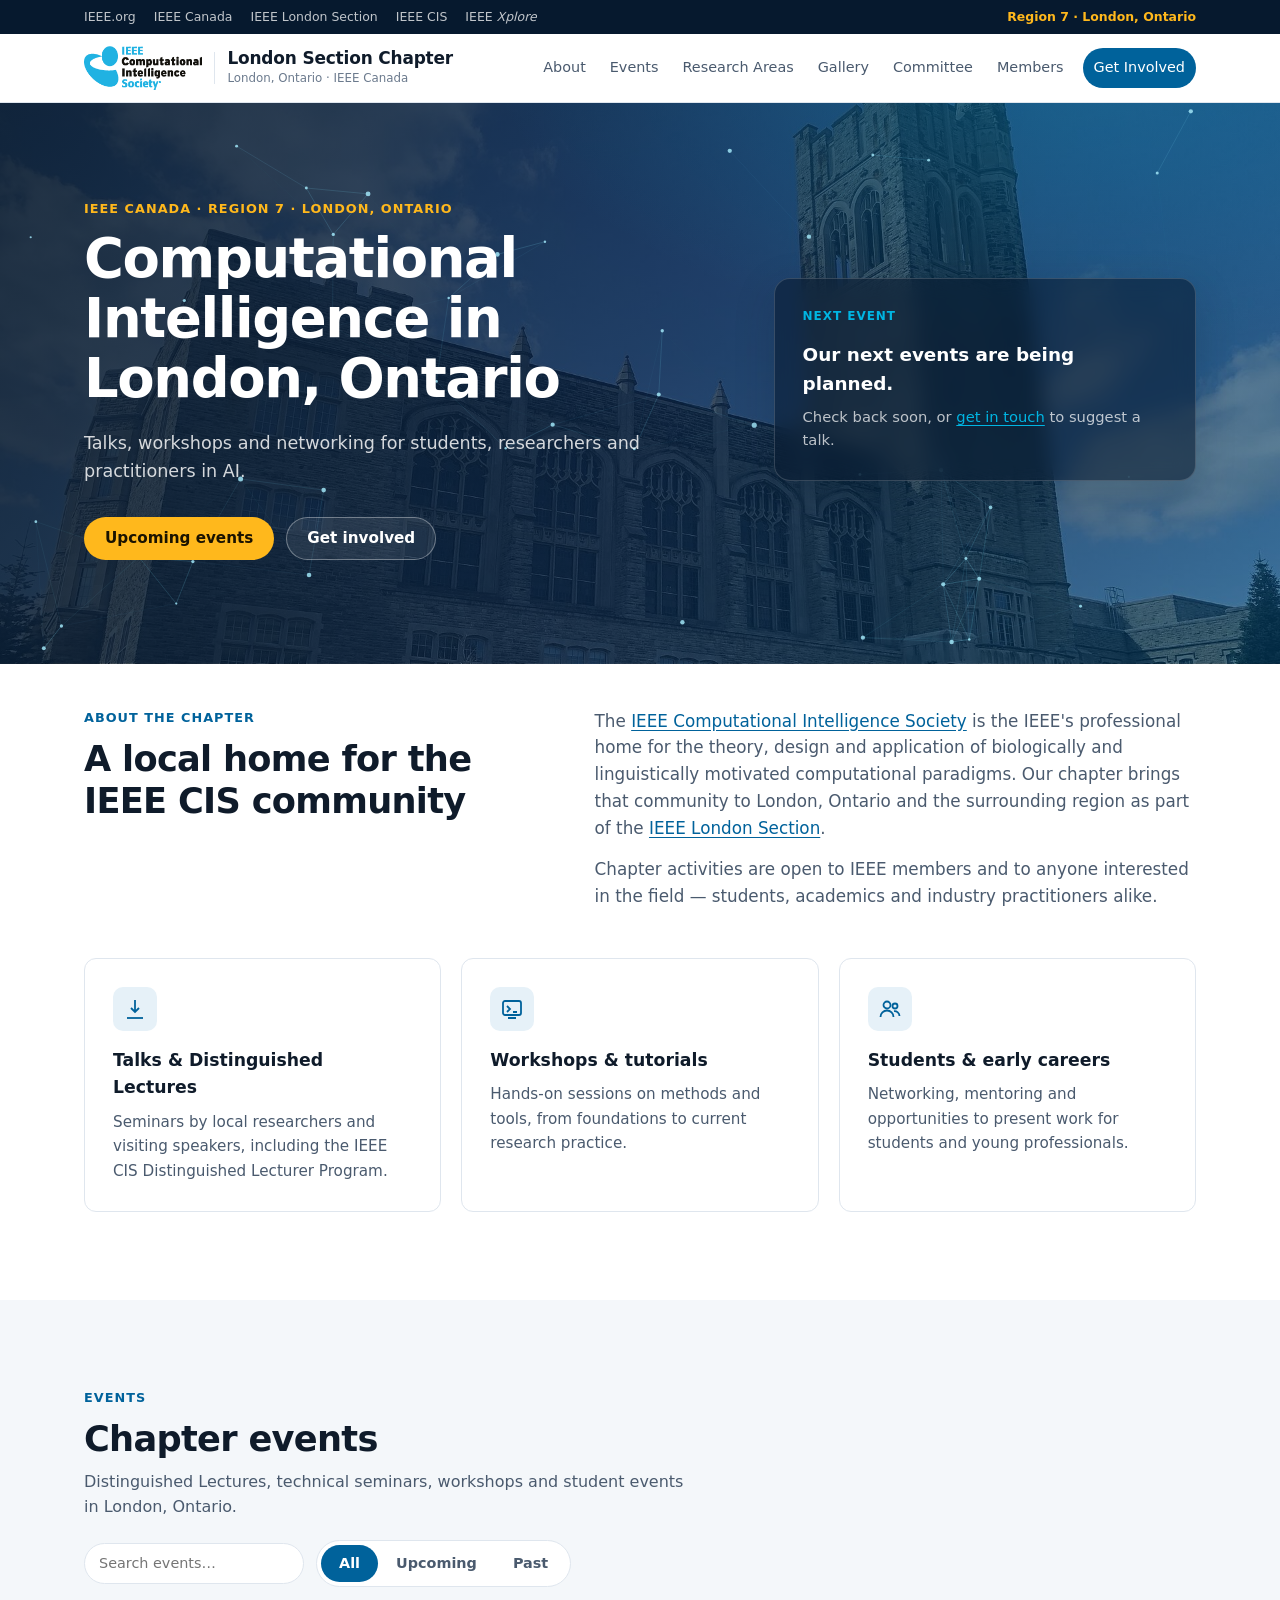
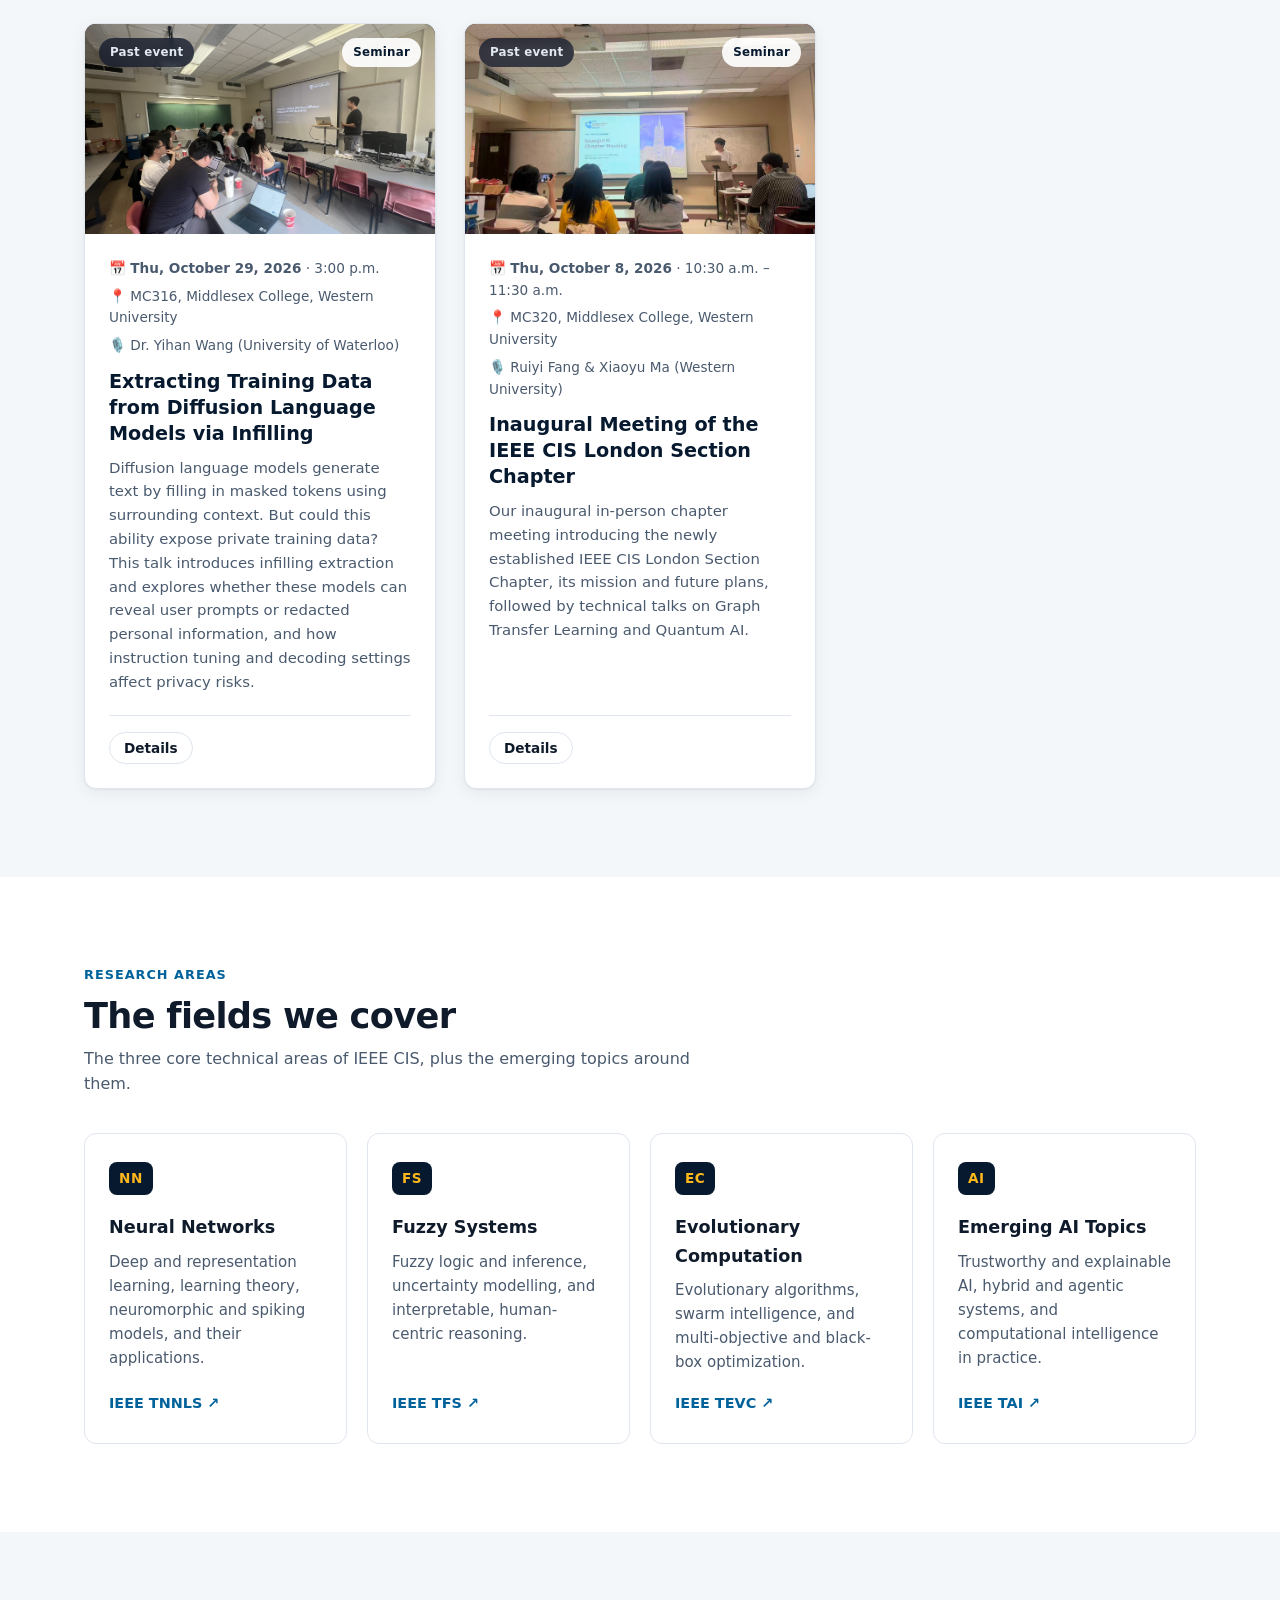
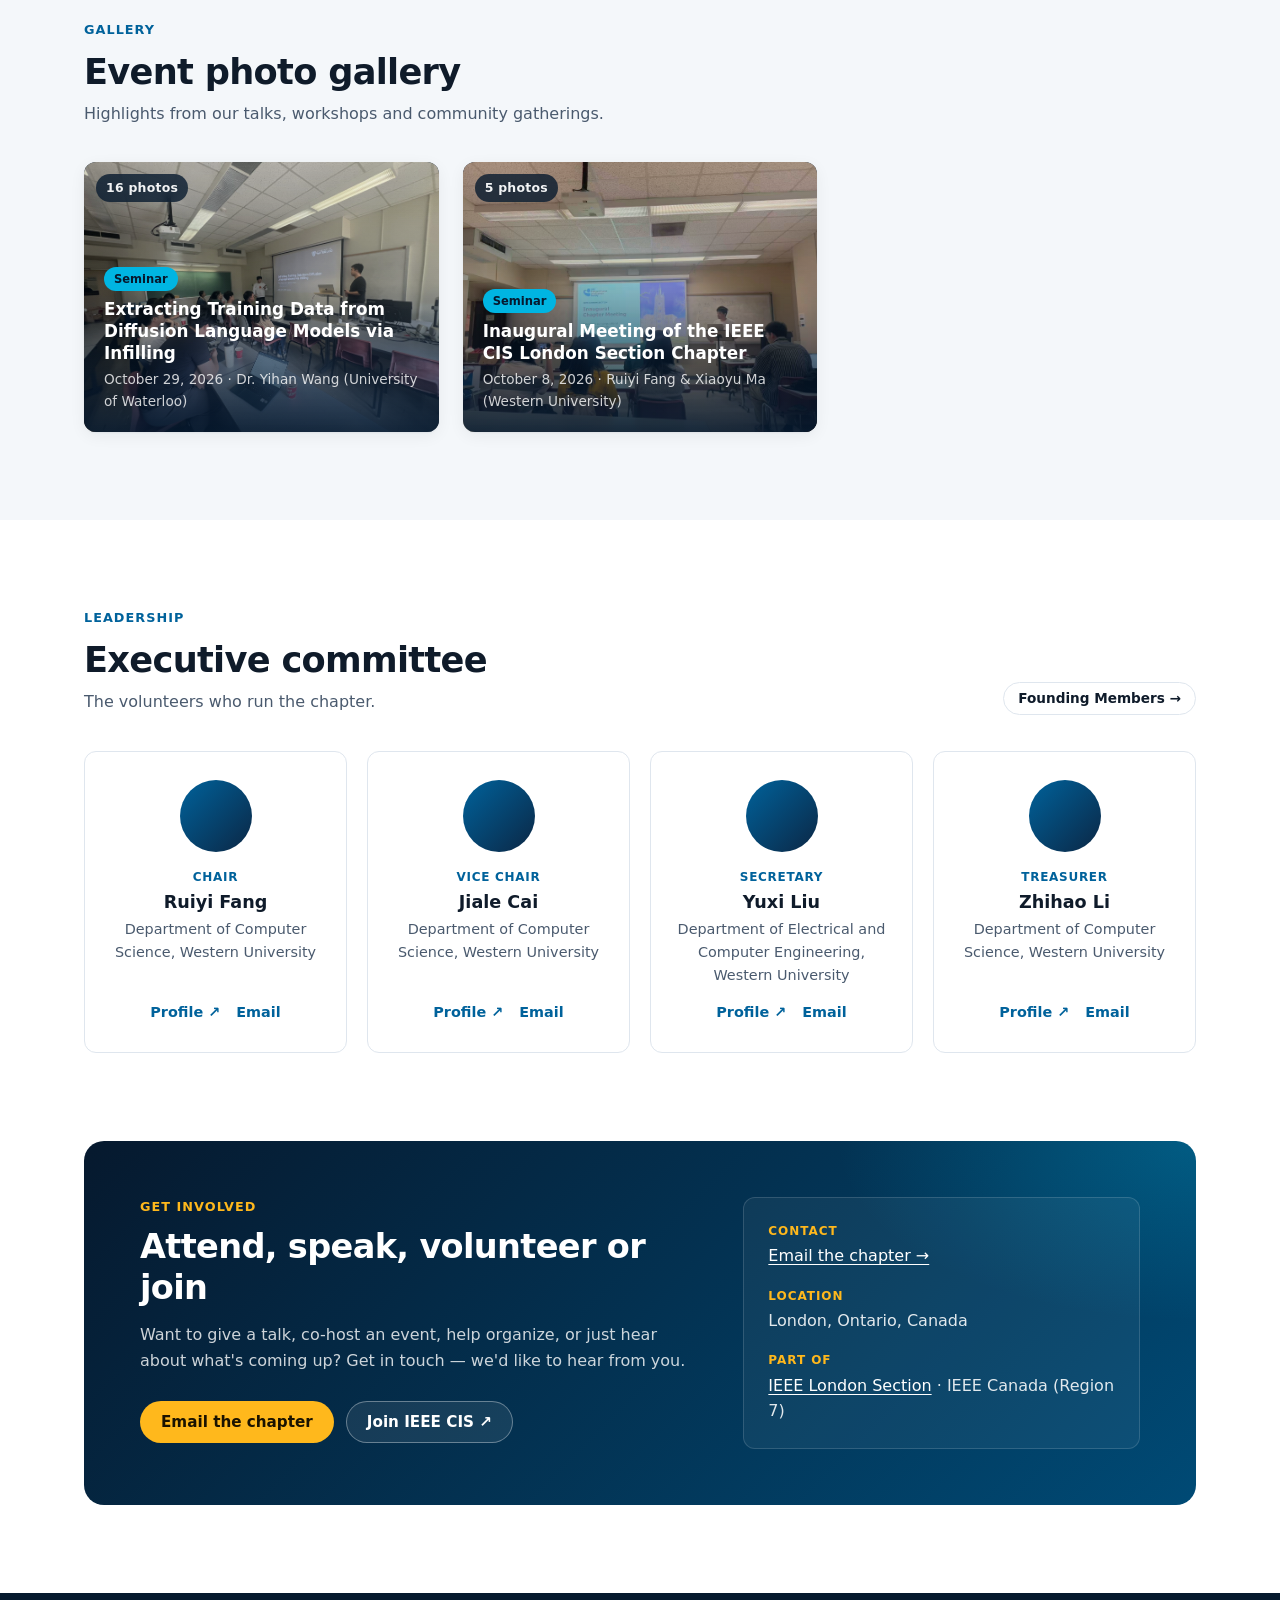
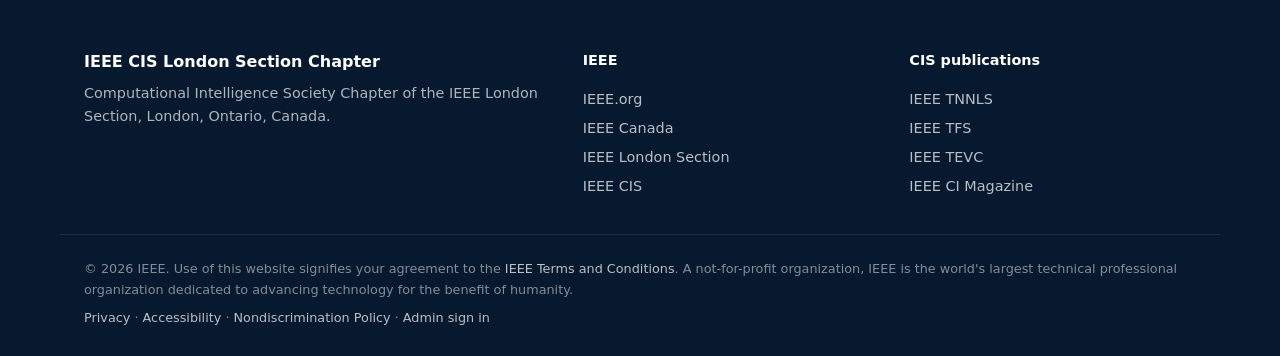
==== commit 27bf83cc: "Add 11th founding member Haolin Jiang and fix header nav single-line layout" ====
--- a/index.html
+++ b/index.html
@@ -32,7 +32,7 @@
   <link rel="preconnect" href="https://fonts.googleapis.com" />
   <link rel="preconnect" href="https://fonts.gstatic.com" crossorigin />
   <link href="https://fonts.googleapis.com/css2?family=Inter:wght@400;500;600;700;800&display=swap" rel="stylesheet" />
-  <link rel="stylesheet" href="assets/css/style.css?v=202611111030" />
+  <link rel="stylesheet" href="assets/css/style.css?v=202611111042" />
 </head>
 <body>
   <a class="skip-link" href="#main">Skip to content</a>
@@ -73,7 +73,7 @@
         <a href="#research">Research Areas</a>
         <a href="#gallery">Gallery</a>
         <a href="#committee">Committee</a>
-        <a href="members.html">Founding Members</a>
+        <a href="members.html">Members</a>
         <a href="#join" class="nav-cta">Get Involved</a>
       </nav>
     </div>
--- a/assets/css/style.css
+++ b/assets/css/style.css
@@ -176,7 +176,7 @@
 .brand-logo { flex: none; display: block; width: auto; height: 44px; }
 .brand-divider { flex: none; width: 1px; height: 32px; background: var(--border); }
 .brand-text { display: flex; flex-direction: column; min-width: 0; }
-.brand-title { font-size: 1.1rem; font-weight: 800; letter-spacing: -0.01em; line-height: 1.2; }
+.brand-title { font-size: 1.06rem; font-weight: 800; letter-spacing: -0.01em; line-height: 1.2; white-space: nowrap; }
 .brand-title b { color: var(--link); }
 .brand-subtitle {
   font-size: 0.74rem;
@@ -186,13 +186,14 @@
   text-overflow: ellipsis;
 }
 
-.site-nav { display: flex; align-items: center; gap: 4px; }
+.site-nav { display: flex; align-items: center; gap: 2px; flex-shrink: 0; }
 .site-nav a {
-  padding: 8px 12px;
+  padding: 8px 11px;
   border-radius: 999px;
   color: var(--text-2);
-  font-size: 0.92rem;
+  font-size: 0.9rem;
   font-weight: 500;
+  white-space: nowrap;
   text-decoration: none;
   transition: color var(--ease), background var(--ease);
 }
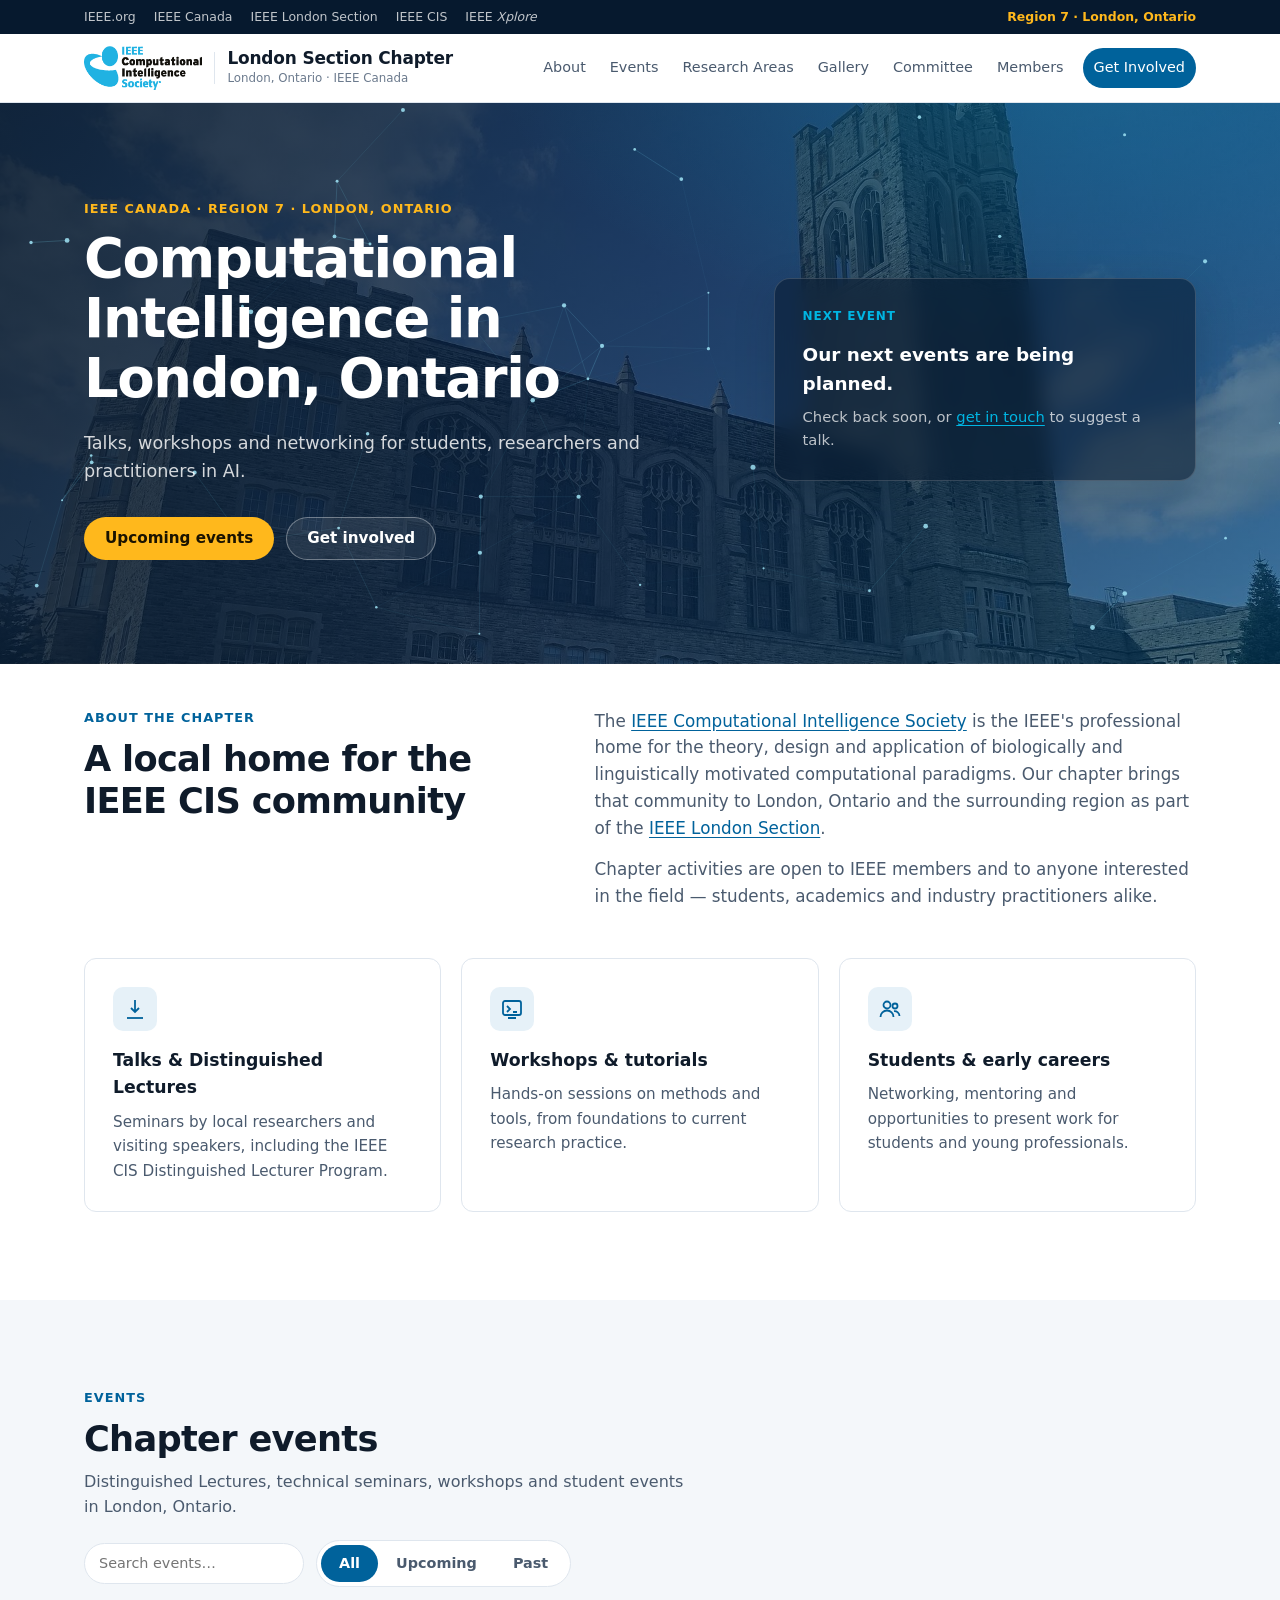
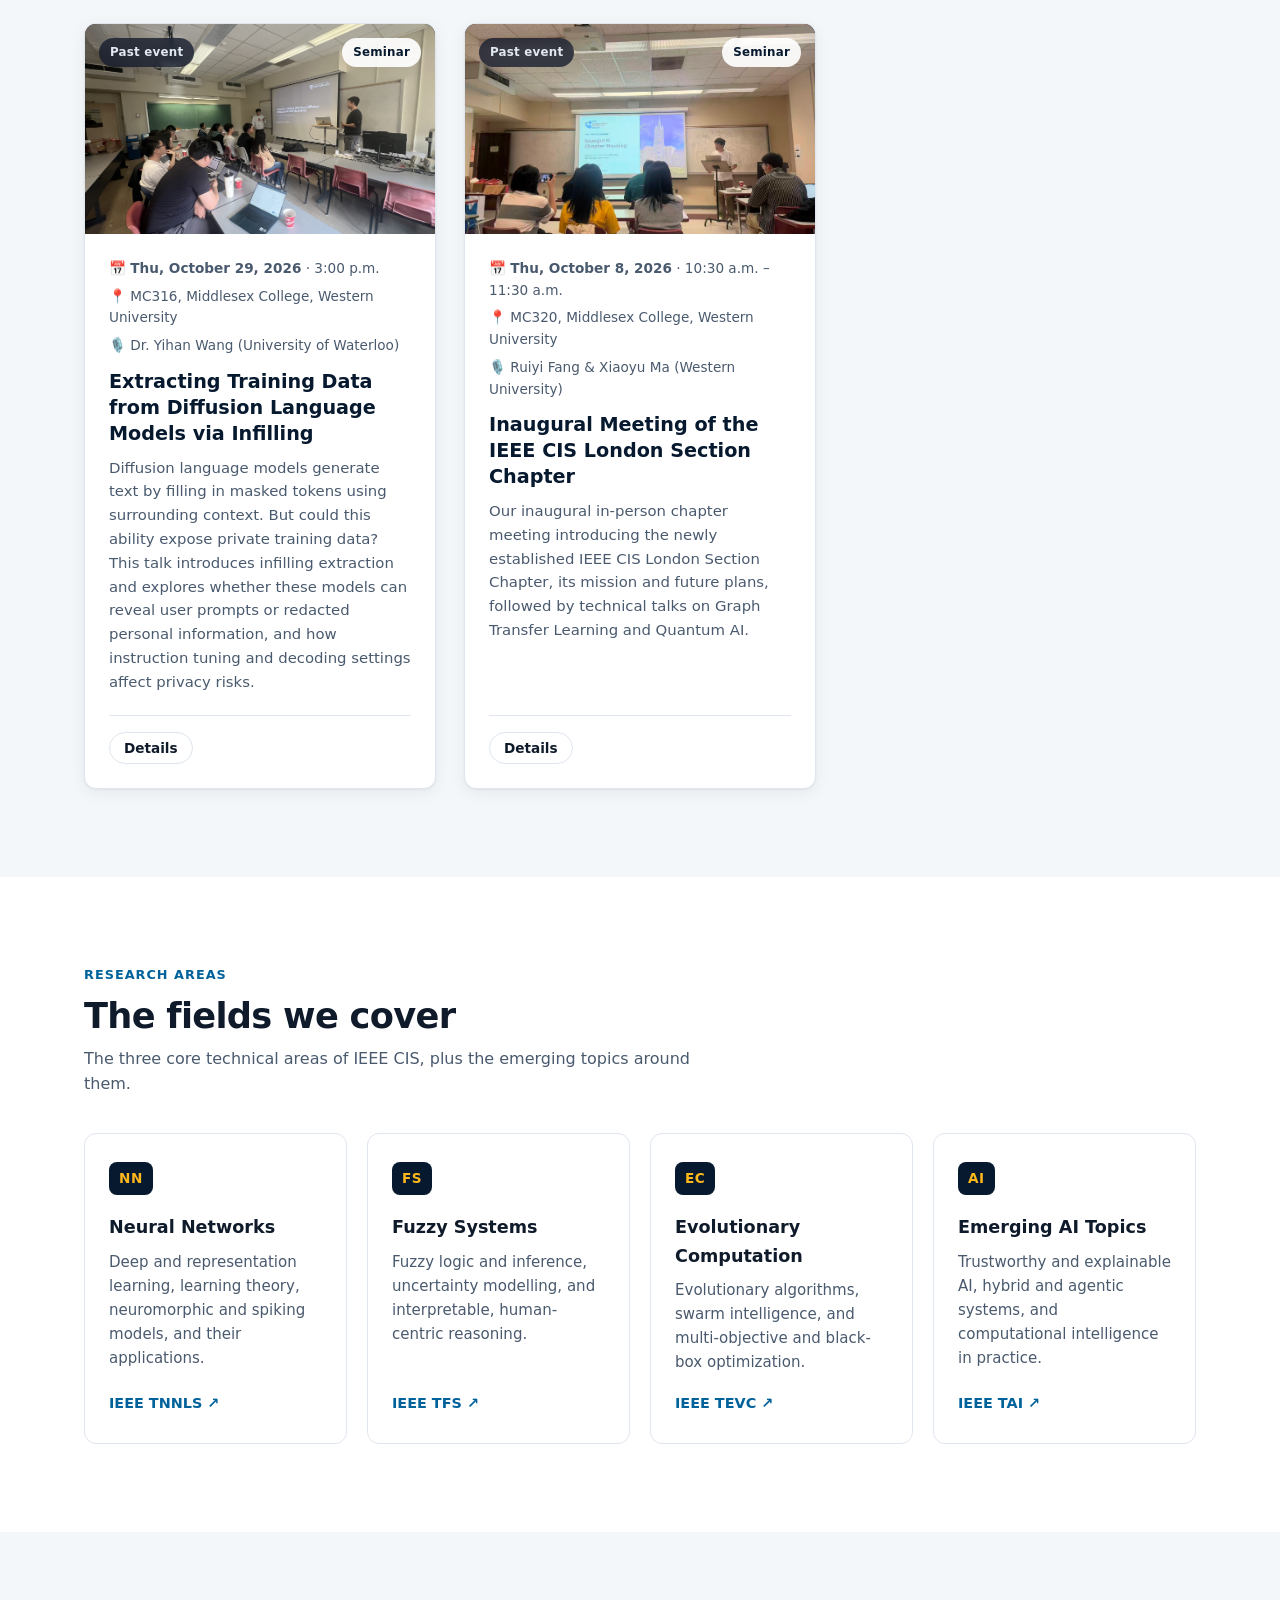
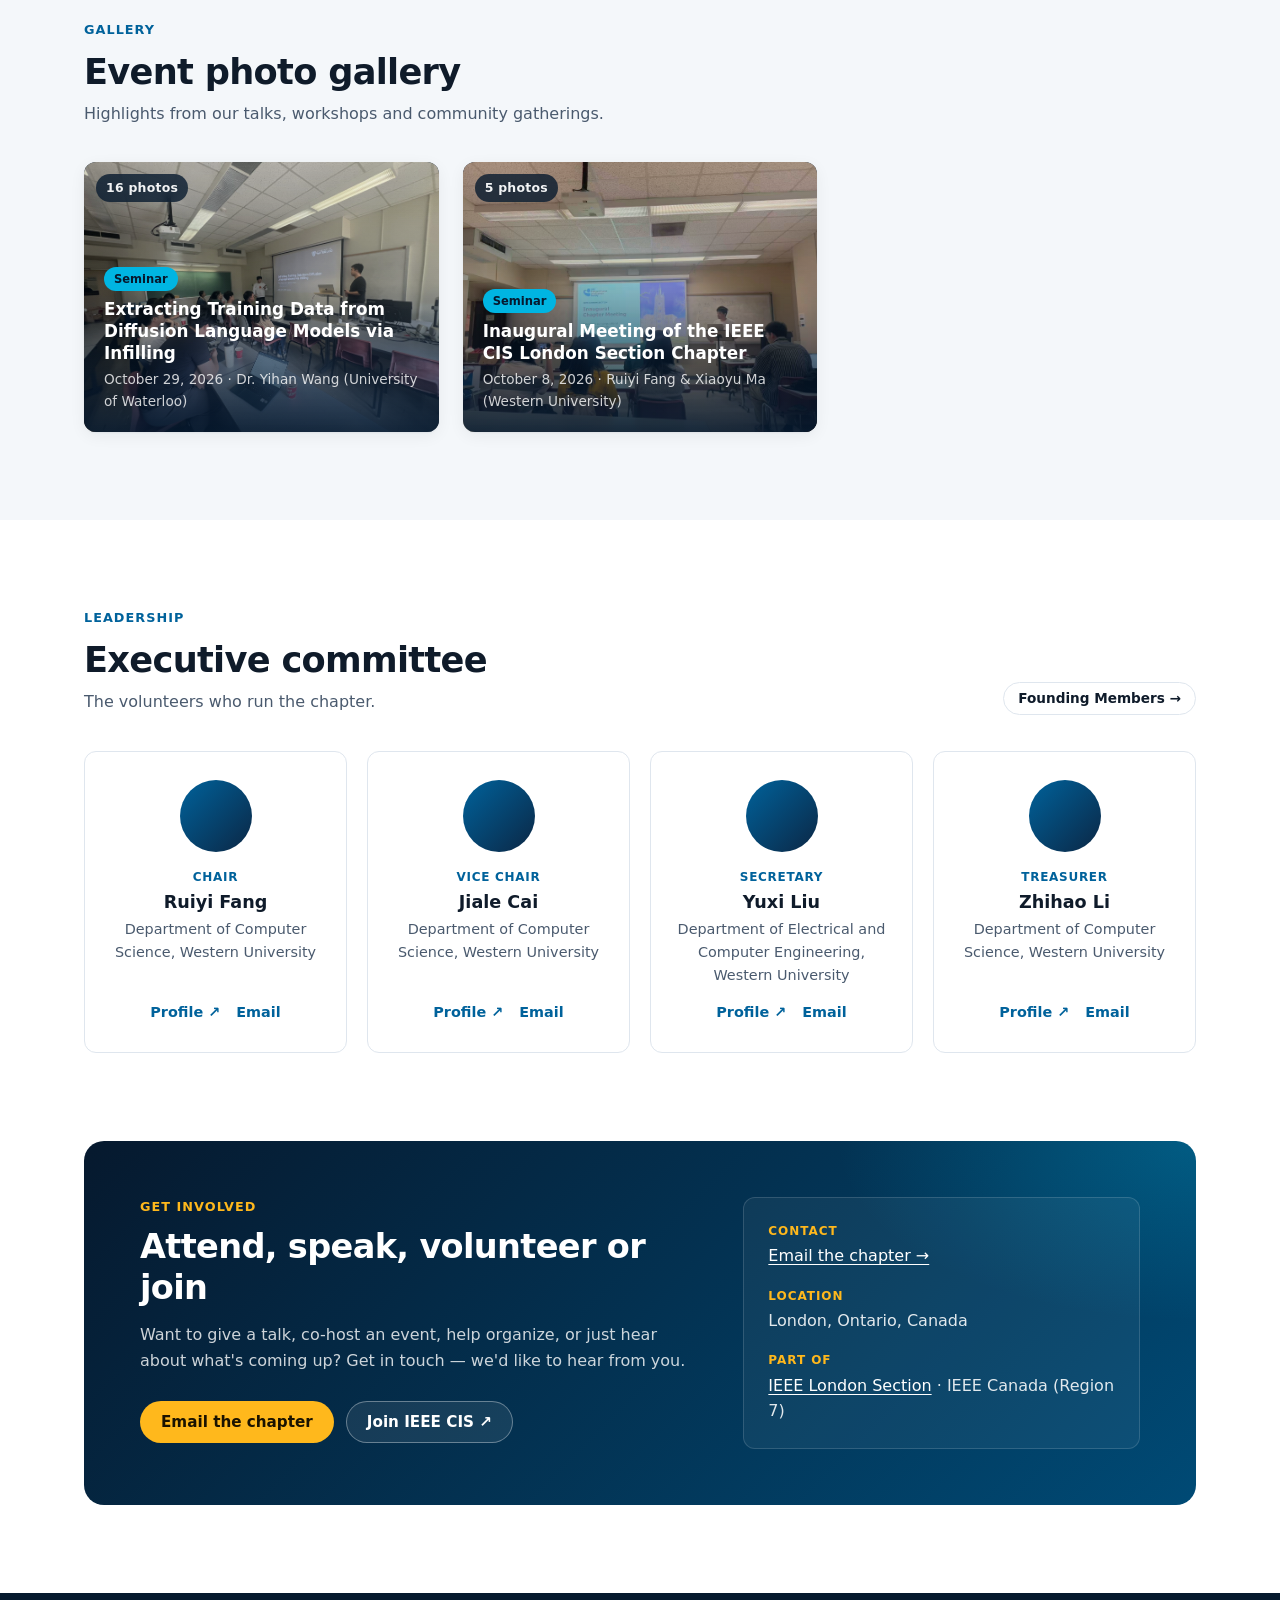
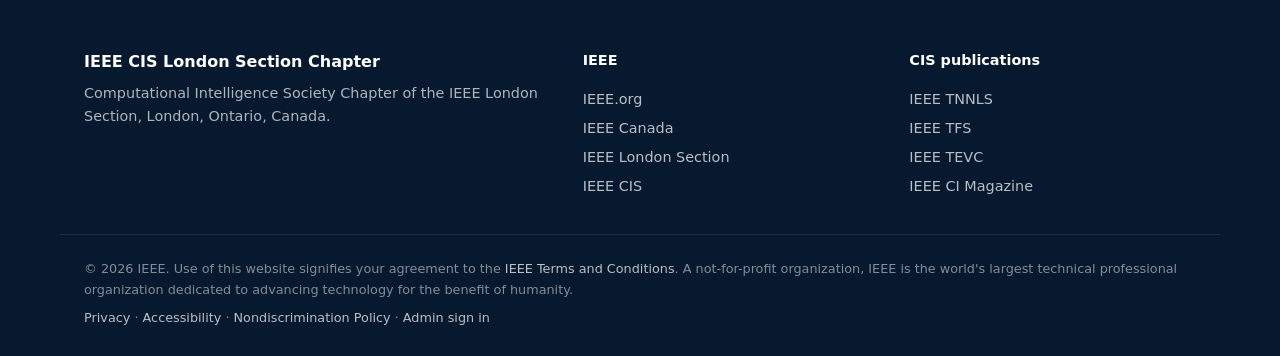
==== commit f8b2f061: "Make member names crawlable and add robots.txt and sitemap.xml tools/prerender.js writes the committ" ====
--- a/index.html
+++ b/index.html
@@ -32,7 +32,7 @@
   <link rel="preconnect" href="https://fonts.googleapis.com" />
   <link rel="preconnect" href="https://fonts.gstatic.com" crossorigin />
   <link href="https://fonts.googleapis.com/css2?family=Inter:wght@400;500;600;700;800&display=swap" rel="stylesheet" />
-  <link rel="stylesheet" href="assets/css/style.css?v=202611111042" />
+  <link rel="stylesheet" href="assets/css/style.css?v=202611111500" />
 </head>
 <body>
   <a class="skip-link" href="#main">Skip to content</a>
@@ -253,7 +253,56 @@
             <a class="btn btn-outline btn-sm" href="members.html">Founding Members &rarr;</a>
           </div>
         </div>
-        <ul class="committee-grid" id="committee-grid"></ul>
+        <ul class="committee-grid" id="committee-grid">
+      <li class="member">
+        <img class="member-avatar" src="assets/img/committee/ruiyi-fang.jpg" alt="" loading="lazy" />
+        <p class="member-role">Chair</p>
+        <h3 class="member-name">Ruiyi Fang</h3>
+        <p class="member-affil">Department of Computer Science, Western University</p>
+        
+        
+          <p class="member-links">
+            <a href="https://ruiyifang.github.io/" target="_blank" rel="noopener">Profile &#8599;&#xFE0E;</a>
+            <a href="mailto:rfang32@uwo.ca">Email</a>
+          </p>
+      </li>
+      <li class="member">
+        <img class="member-avatar" src="assets/img/committee/jiale-cai.jpg" alt="" loading="lazy" />
+        <p class="member-role">Vice Chair</p>
+        <h3 class="member-name">Jiale Cai</h3>
+        <p class="member-affil">Department of Computer Science, Western University</p>
+        
+        
+          <p class="member-links">
+            <a href="https://carloscjl.github.io/" target="_blank" rel="noopener">Profile &#8599;&#xFE0E;</a>
+            <a href="mailto:jcai336@uwo.ca">Email</a>
+          </p>
+      </li>
+      <li class="member">
+        <img class="member-avatar" src="assets/img/committee/yuxi-liu.jpg" alt="" loading="lazy" />
+        <p class="member-role">Secretary</p>
+        <h3 class="member-name">Yuxi Liu</h3>
+        <p class="member-affil">Department of Electrical and Computer Engineering, Western University</p>
+        
+        
+          <p class="member-links">
+            <a href="https://sankunliu.github.io/" target="_blank" rel="noopener">Profile &#8599;&#xFE0E;</a>
+            <a href="mailto:yliu4929@uwo.ca">Email</a>
+          </p>
+      </li>
+      <li class="member">
+        <img class="member-avatar" src="assets/img/committee/zhihao-li.jpg" alt="" loading="lazy" />
+        <p class="member-role">Treasurer</p>
+        <h3 class="member-name">Zhihao Li</h3>
+        <p class="member-affil">Department of Computer Science, Western University</p>
+        
+        
+          <p class="member-links">
+            <a href="https://zhli-cs.github.io/" target="_blank" rel="noopener">Profile &#8599;&#xFE0E;</a>
+            <a href="mailto:zli3446@uwo.ca">Email</a>
+          </p>
+      </li>
+        </ul>
       </div>
     </section>
 
@@ -493,7 +542,7 @@
 
   <div class="toast" id="toast" role="status" aria-live="polite" hidden></div>
 
-  <script src="assets/js/app.js?v=202611111030" defer></script>
-  <script src="assets/js/admin.js?v=202611111030" defer></script>
+  <script src="assets/js/app.js?v=202611111500" defer></script>
+  <script src="assets/js/admin.js?v=202611111500" defer></script>
 </body>
 </html>
--- a/assets/css/style.css
+++ b/assets/css/style.css
@@ -616,13 +616,11 @@
 .member-name { font-size: 1.1rem; line-height: 1.3; }
 .member-affil { margin-top: 4px; font-size: 0.9rem; color: var(--text-2); }
 .member-bio {
-  margin-top: 12px;
-  font-size: 0.85rem;
-  line-height: 1.6;
-  color: var(--text-2);
-  text-align: left;
-  border-top: 1px solid var(--border);
-  padding-top: 10px;
+  margin-top: 6px;
+  font-size: 0.82rem;
+  line-height: 1.45;
+  color: var(--text-3);
+  text-align: center;
 }
 .member-links { display: flex; gap: 16px; margin-top: auto; padding-top: 14px; font-size: 0.9rem; font-weight: 600; }
 .member-links a { text-decoration: none; }
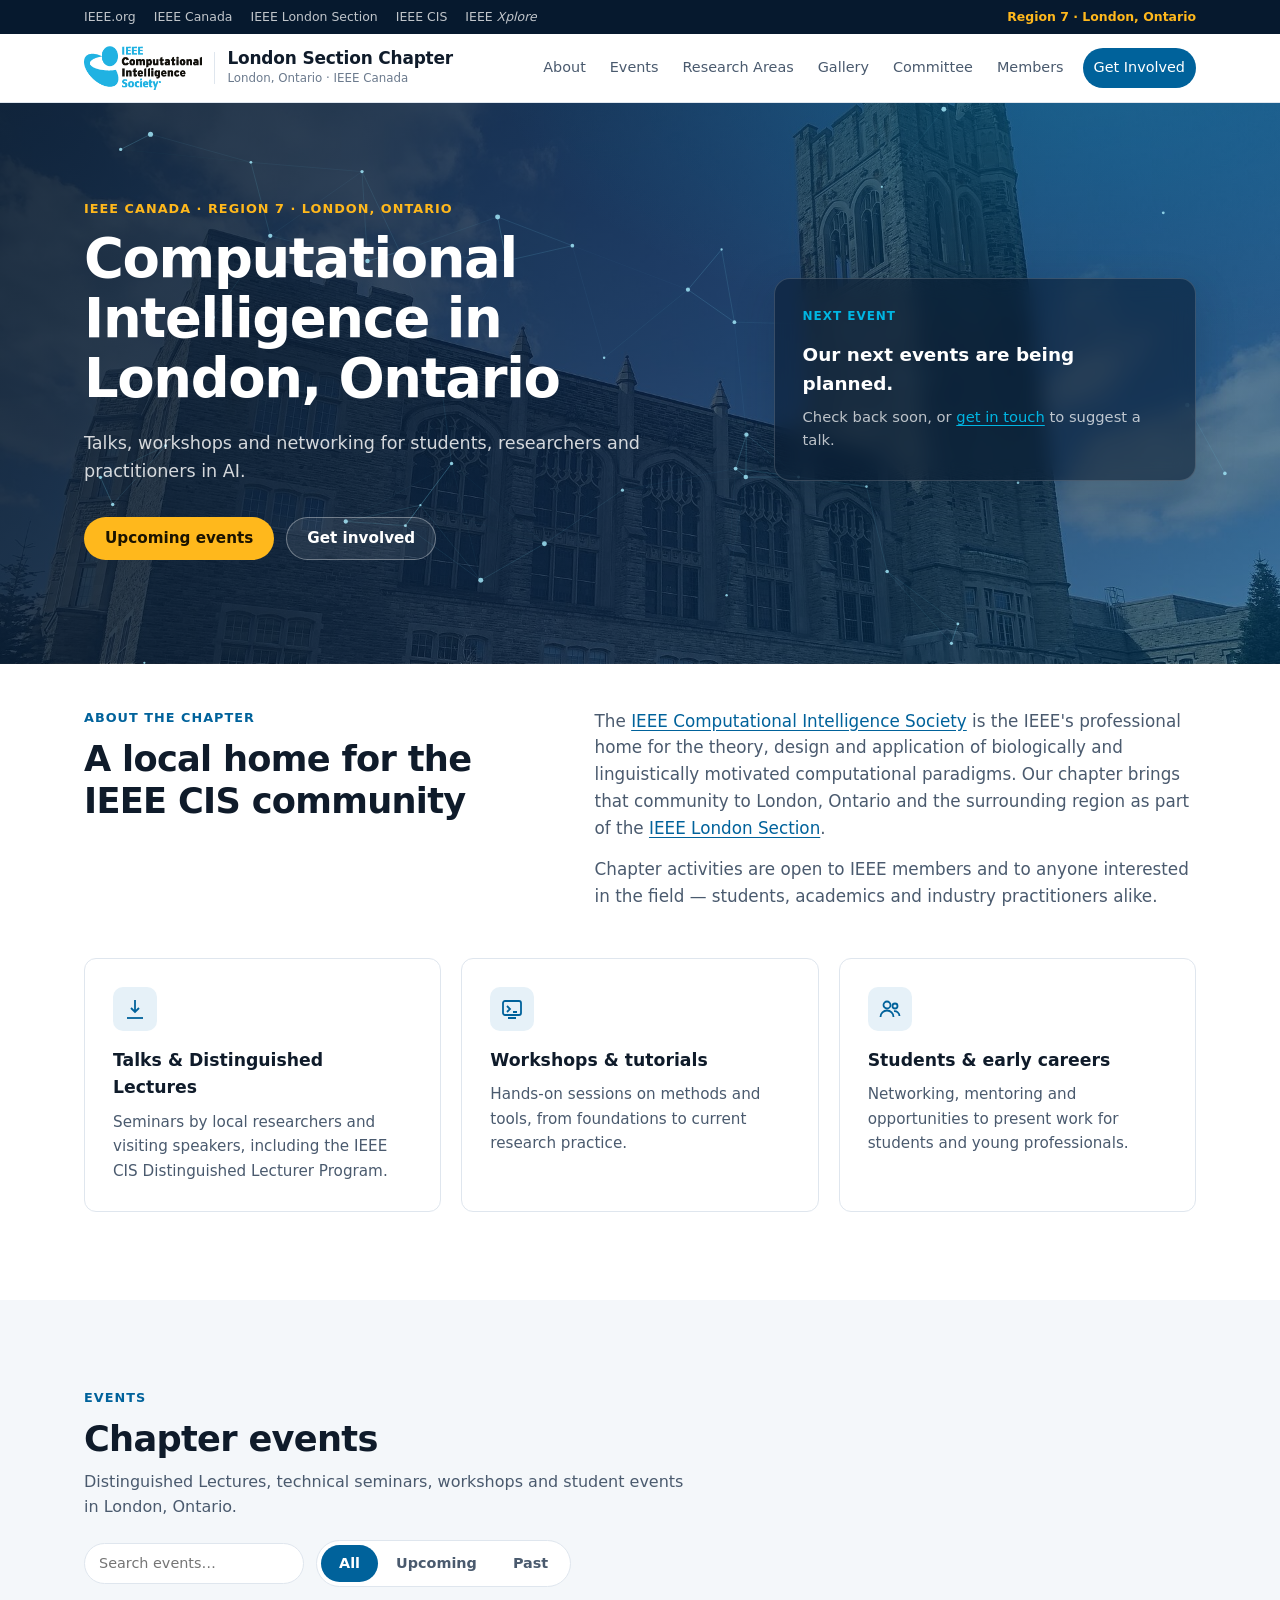
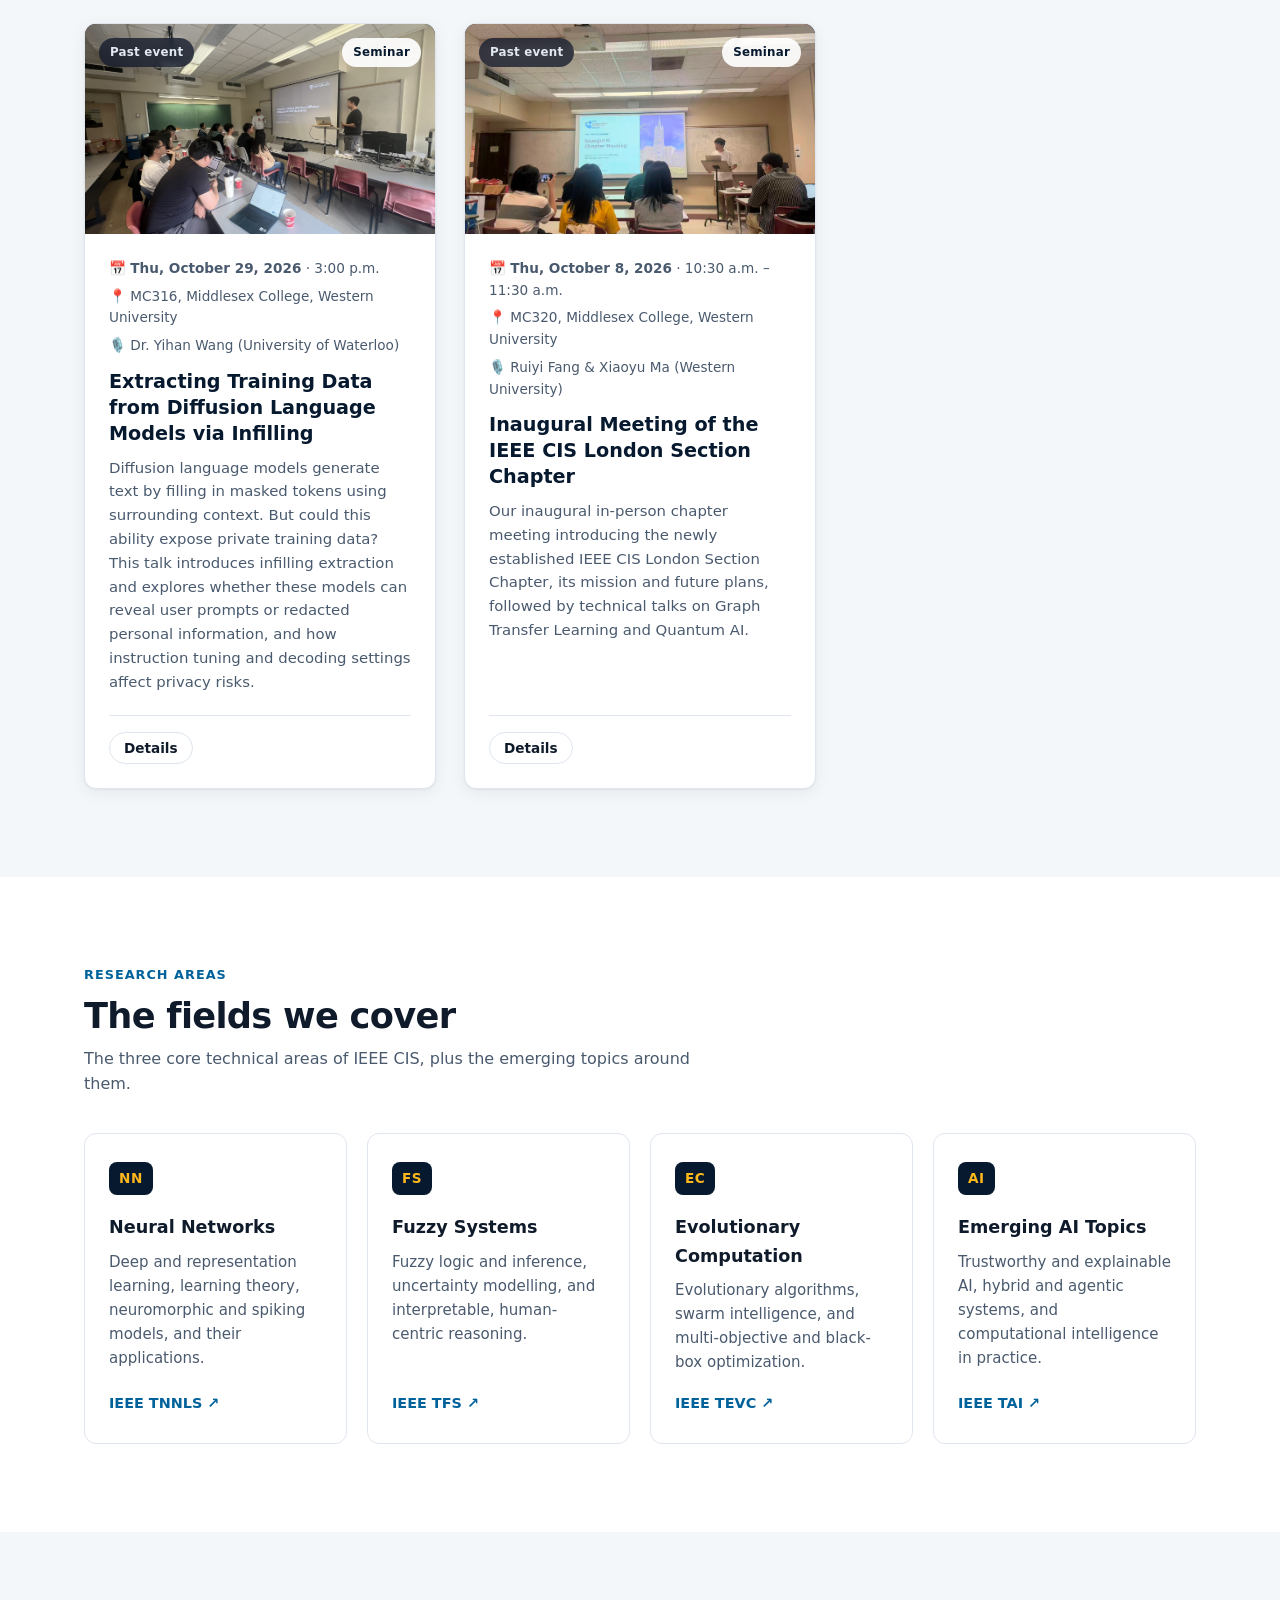
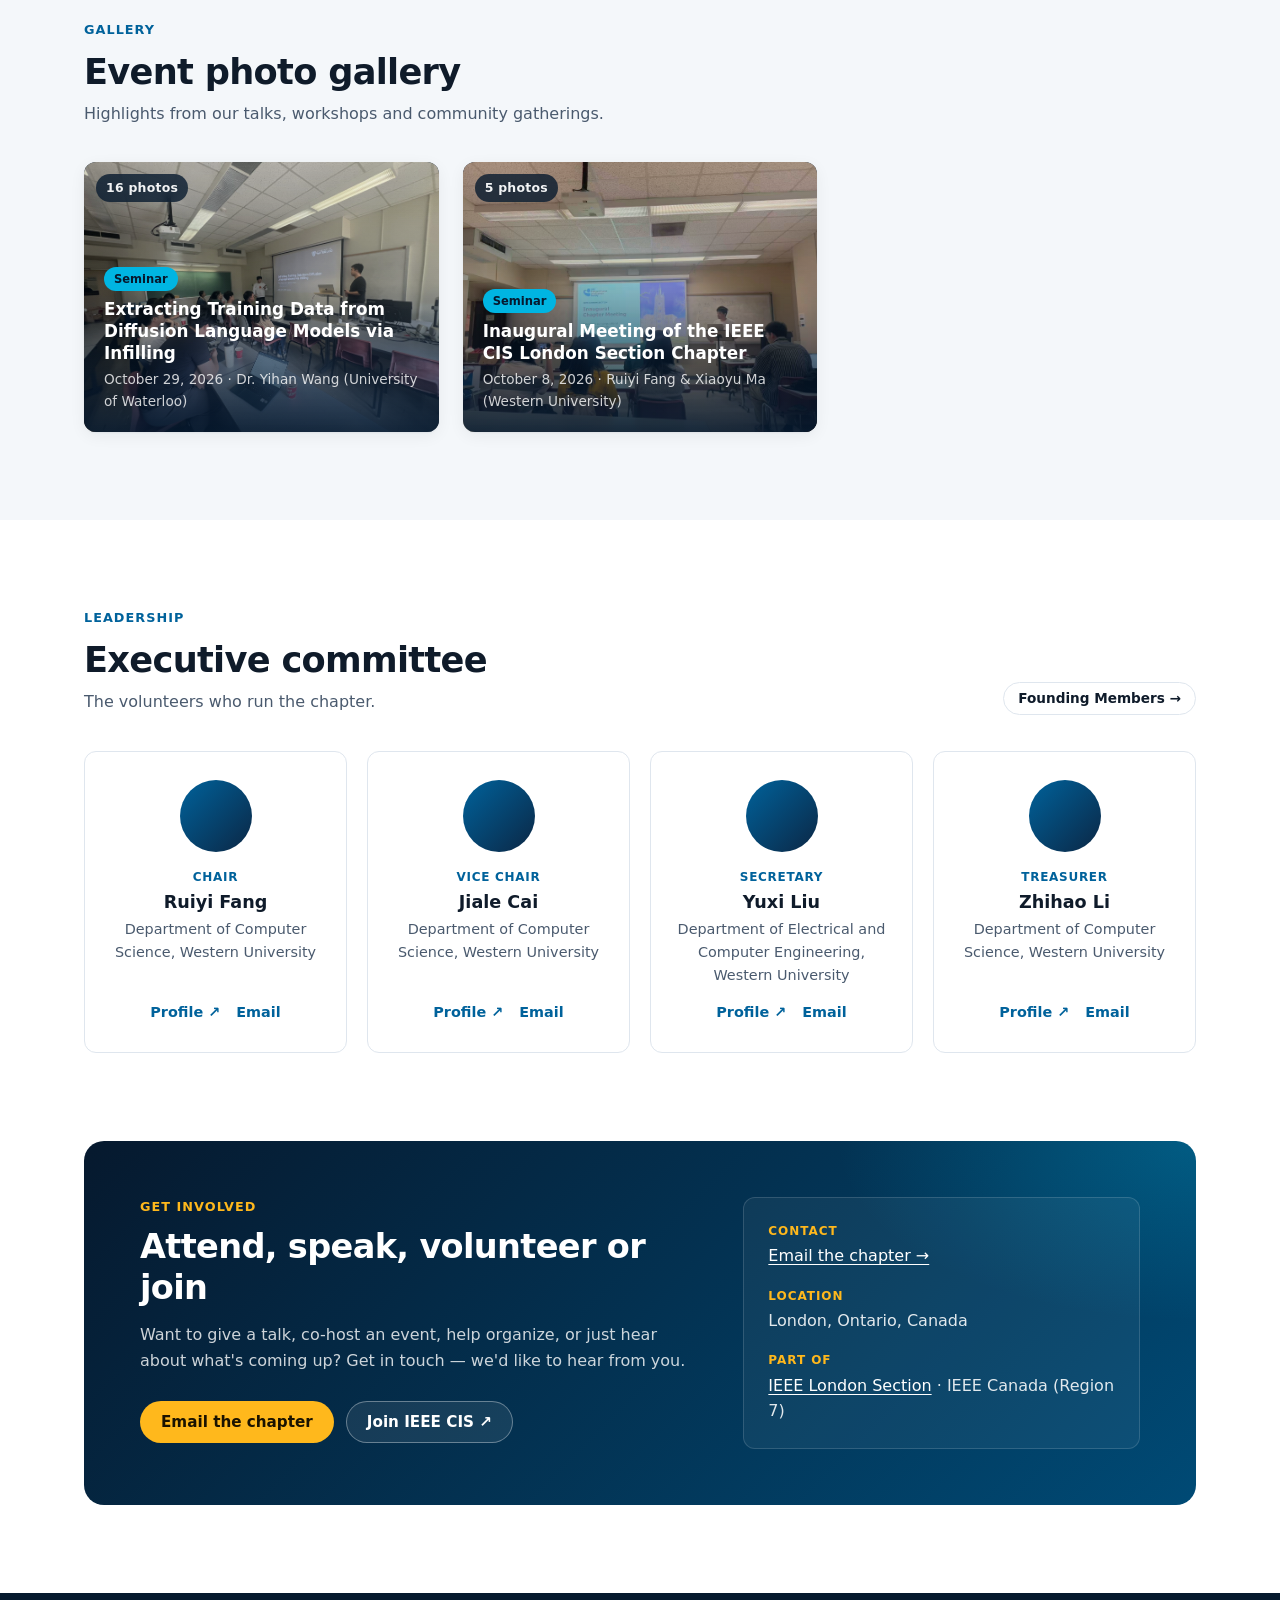
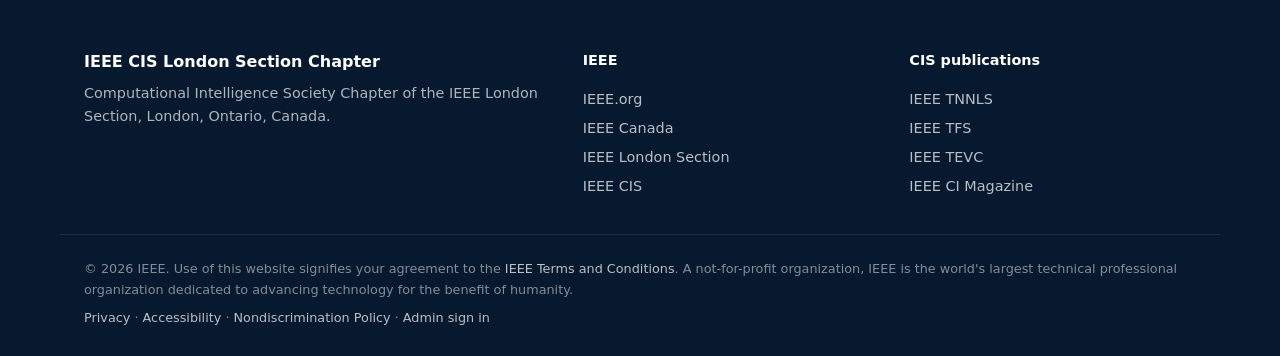
==== commit 5c9379a6: "Update Gezheng Xu bio to Governor General's Gold Medal with Western News link" ====
--- a/index.html
+++ b/index.html
@@ -32,7 +32,7 @@
   <link rel="preconnect" href="https://fonts.googleapis.com" />
   <link rel="preconnect" href="https://fonts.gstatic.com" crossorigin />
   <link href="https://fonts.googleapis.com/css2?family=Inter:wght@400;500;600;700;800&display=swap" rel="stylesheet" />
-  <link rel="stylesheet" href="assets/css/style.css?v=202611111500" />
+  <link rel="stylesheet" href="assets/css/style.css?v=202611120944" />
 </head>
 <body>
   <a class="skip-link" href="#main">Skip to content</a>
@@ -542,7 +542,7 @@
 
   <div class="toast" id="toast" role="status" aria-live="polite" hidden></div>
 
-  <script src="assets/js/app.js?v=202611111500" defer></script>
-  <script src="assets/js/admin.js?v=202611111500" defer></script>
+  <script src="assets/js/app.js?v=202611120944" defer></script>
+  <script src="assets/js/admin.js?v=202611120944" defer></script>
 </body>
 </html>
--- a/assets/css/style.css
+++ b/assets/css/style.css
@@ -621,6 +621,14 @@
   line-height: 1.45;
   color: var(--text-3);
   text-align: center;
+}
+.member-bio a {
+  color: var(--ieee-blue);
+  font-weight: 600;
+  text-decoration: none;
+}
+.member-bio a:hover {
+  text-decoration: underline;
 }
 .member-links { display: flex; gap: 16px; margin-top: auto; padding-top: 14px; font-size: 0.9rem; font-weight: 600; }
 .member-links a { text-decoration: none; }
